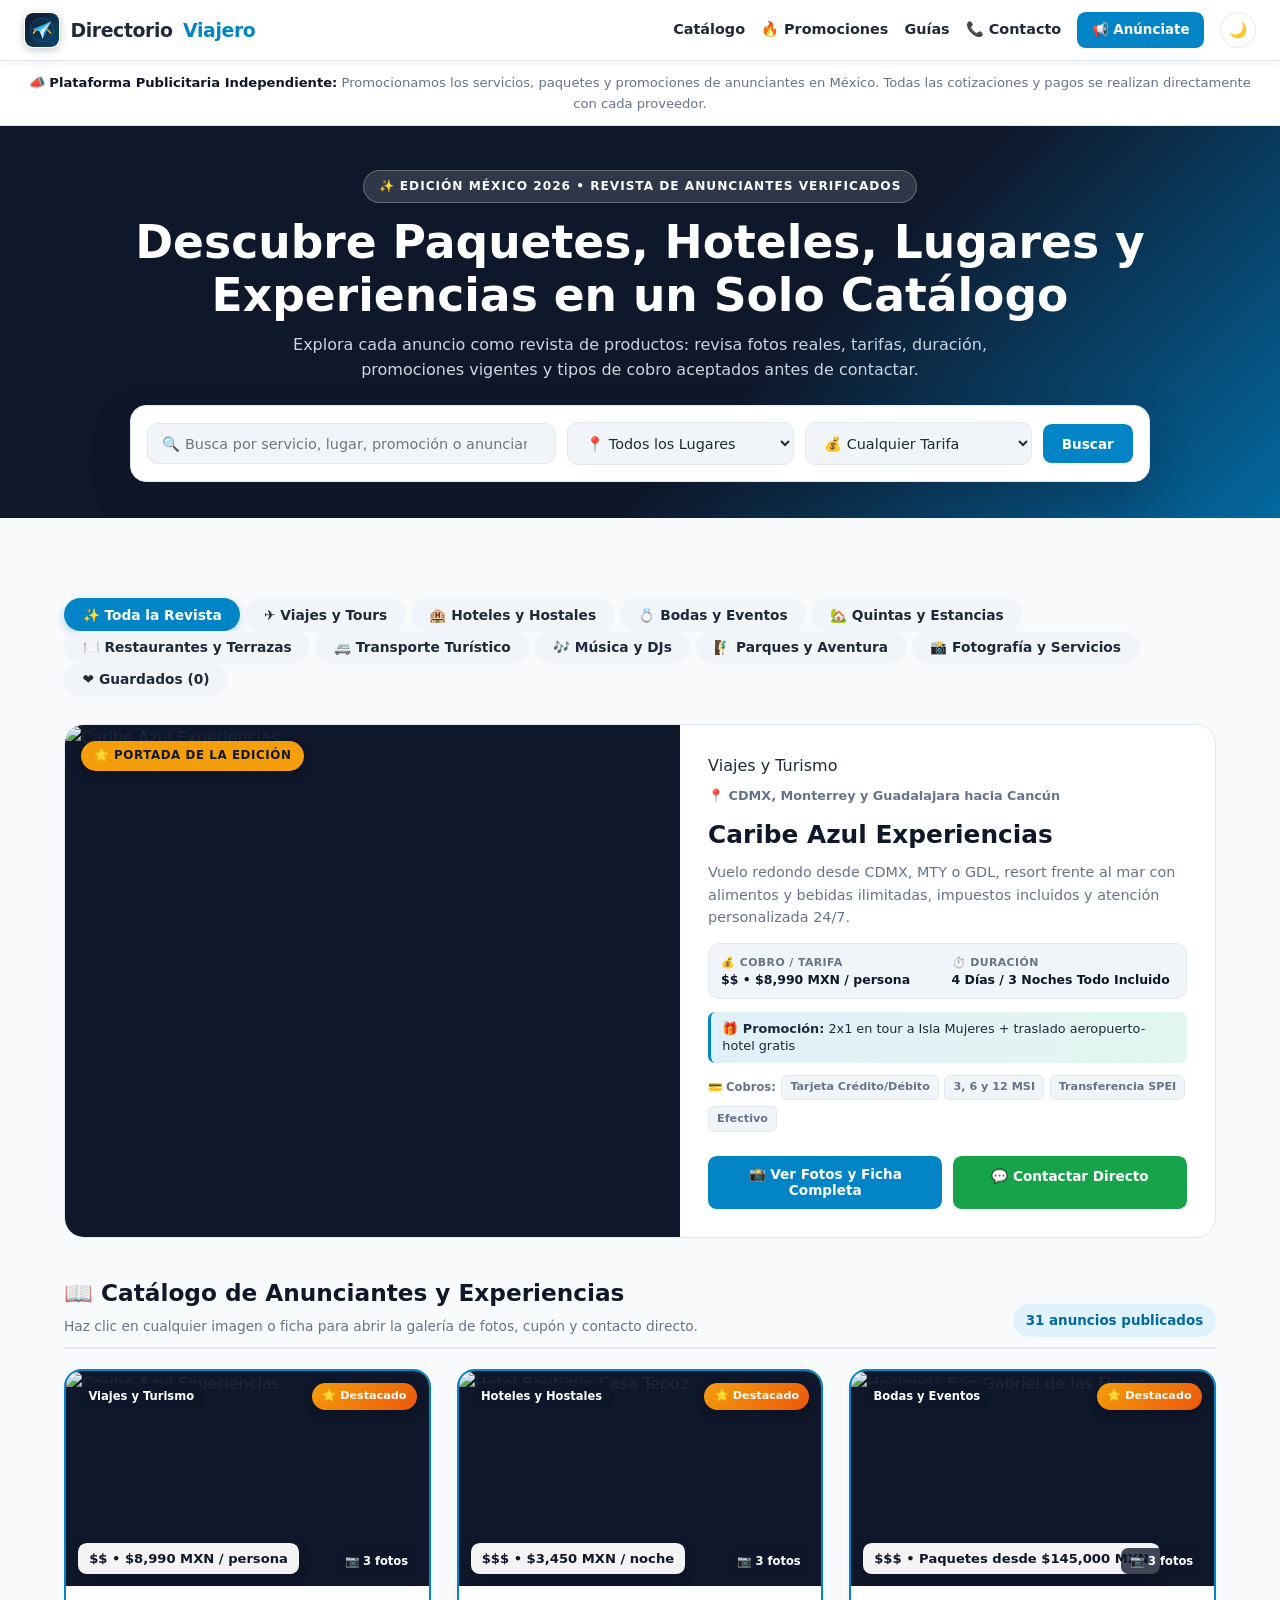
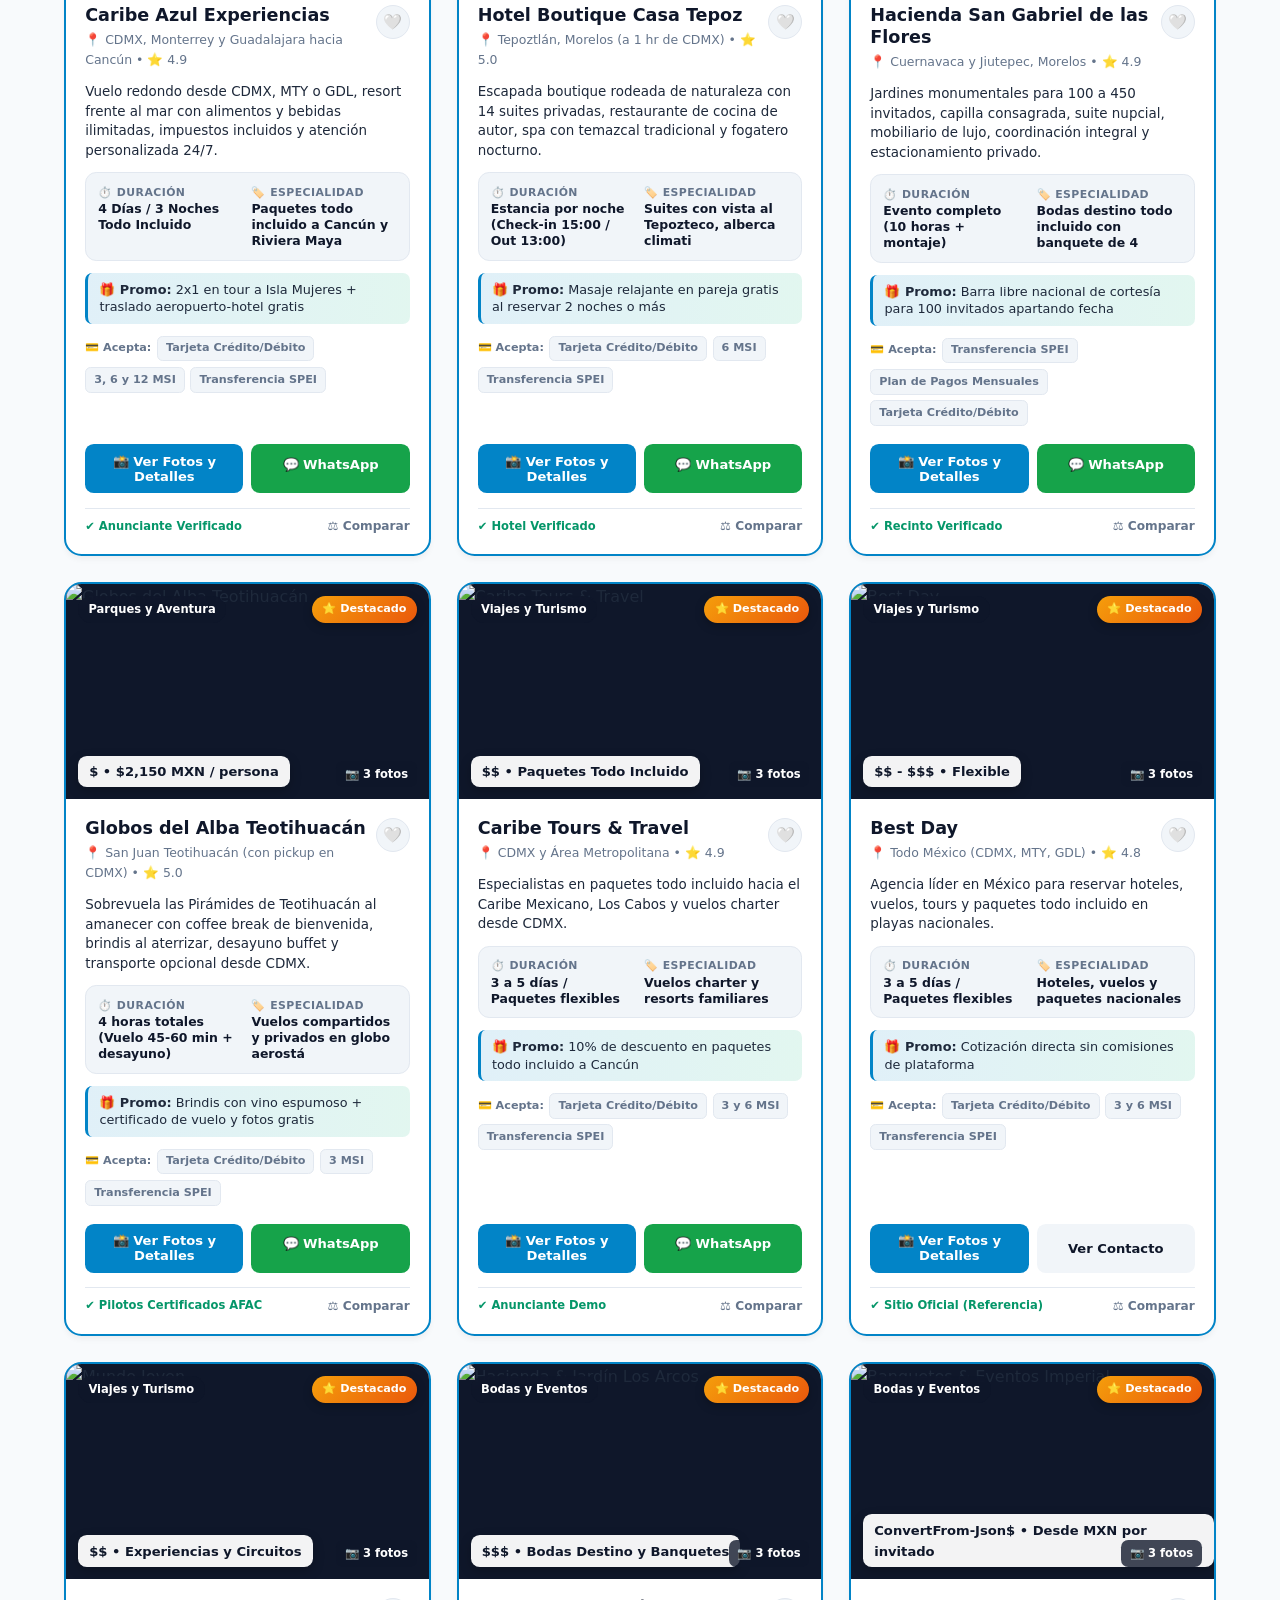
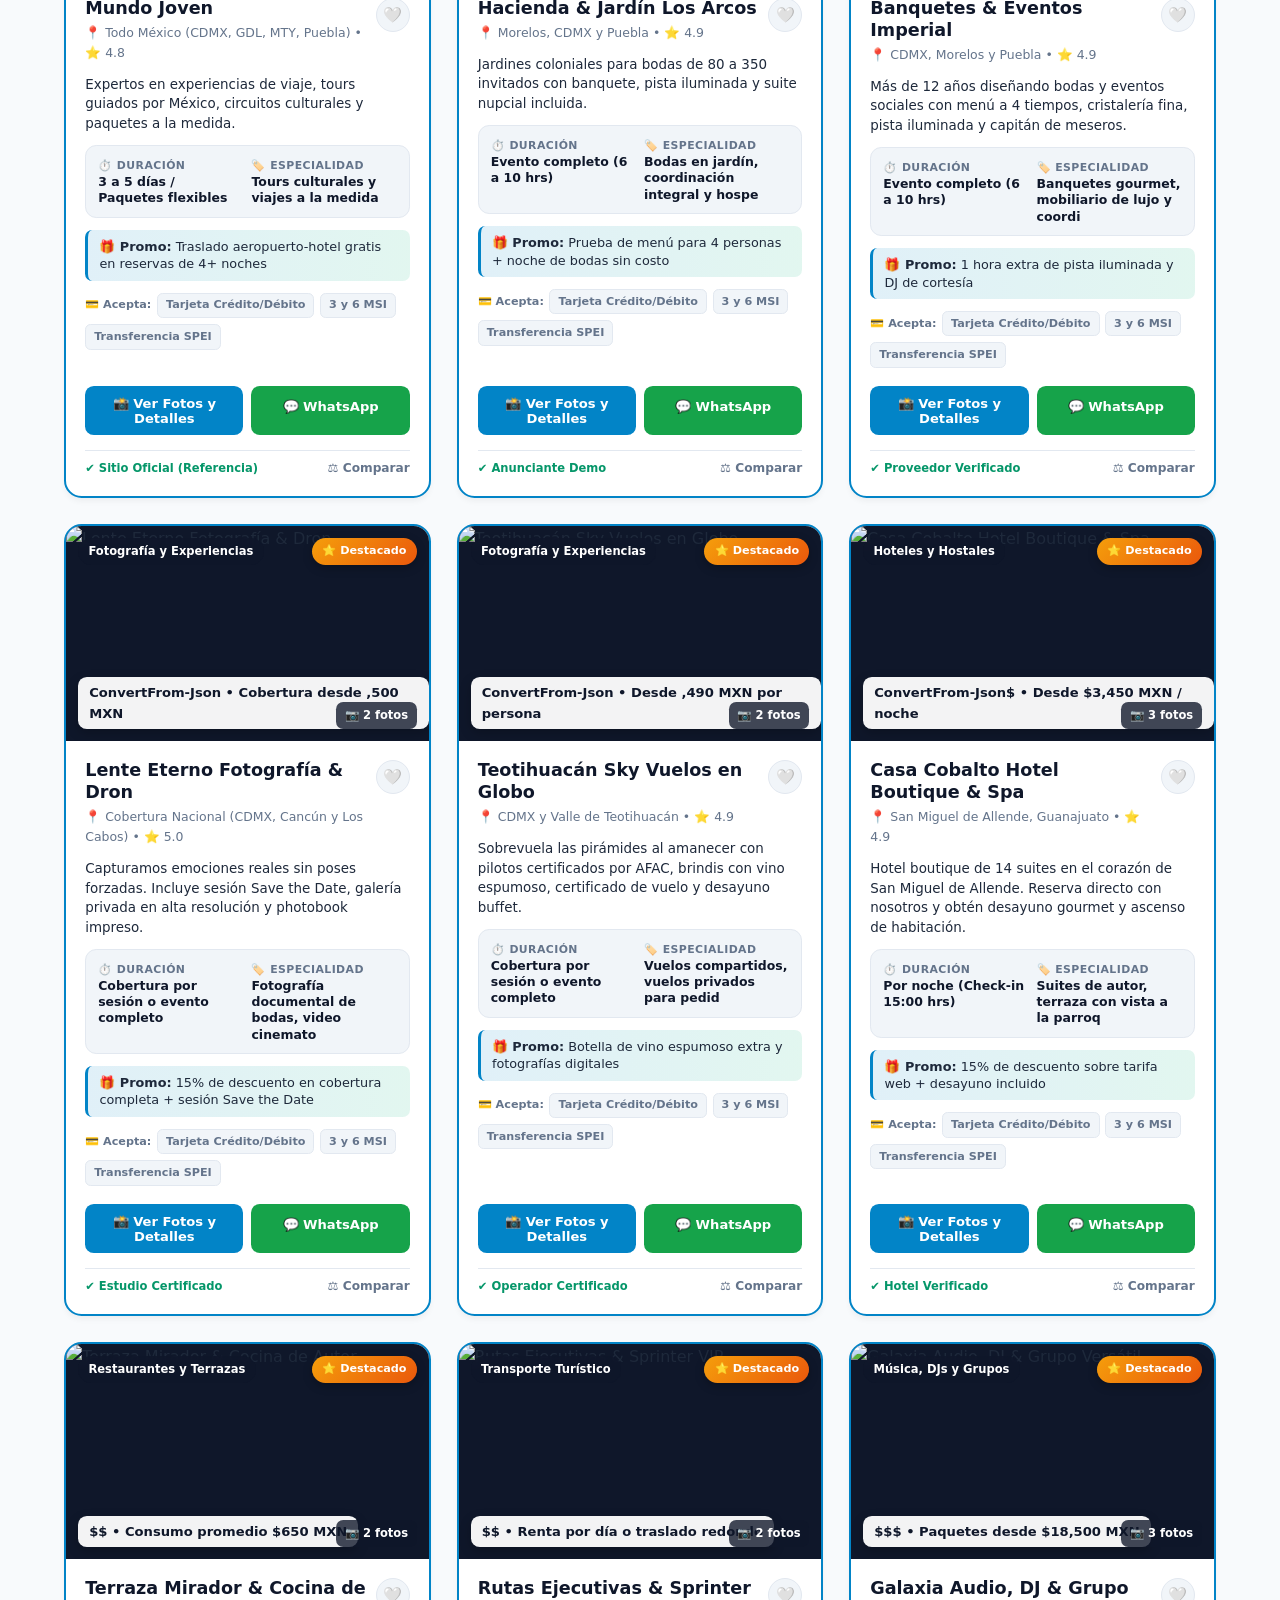
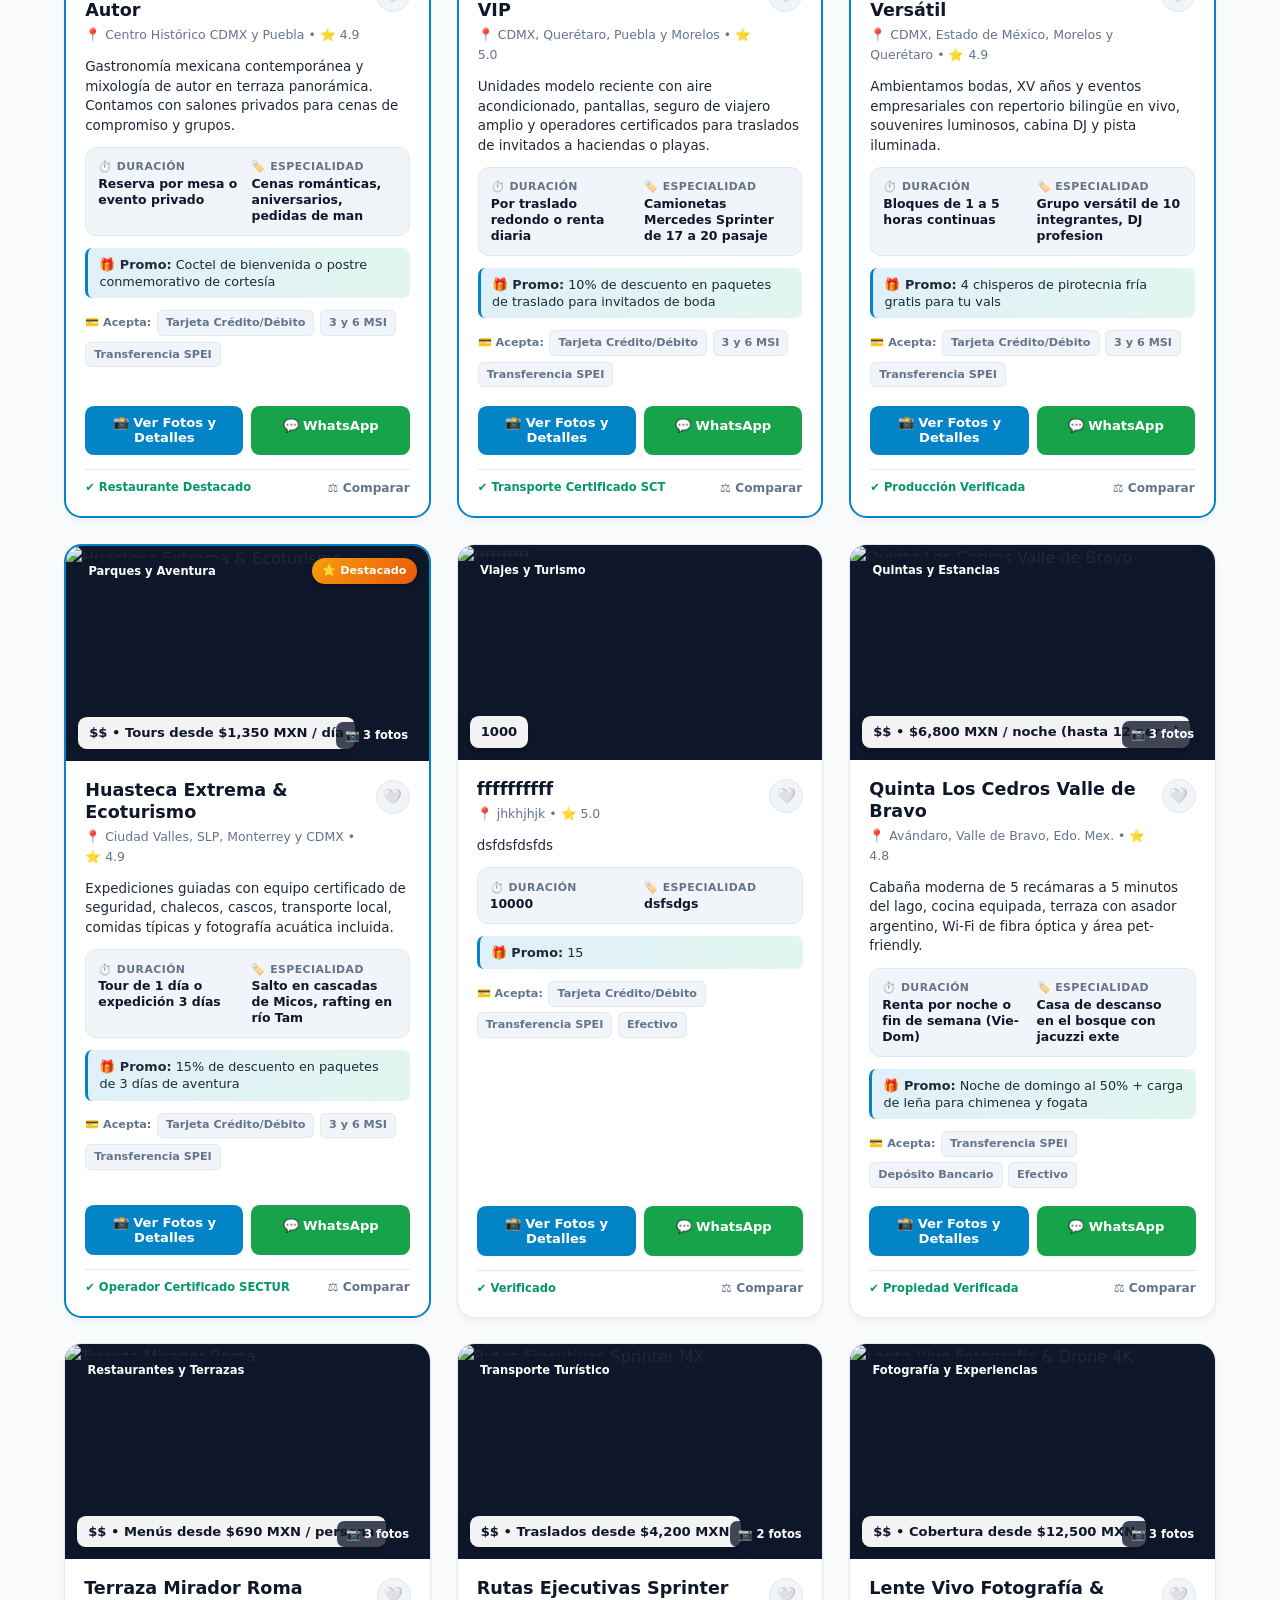
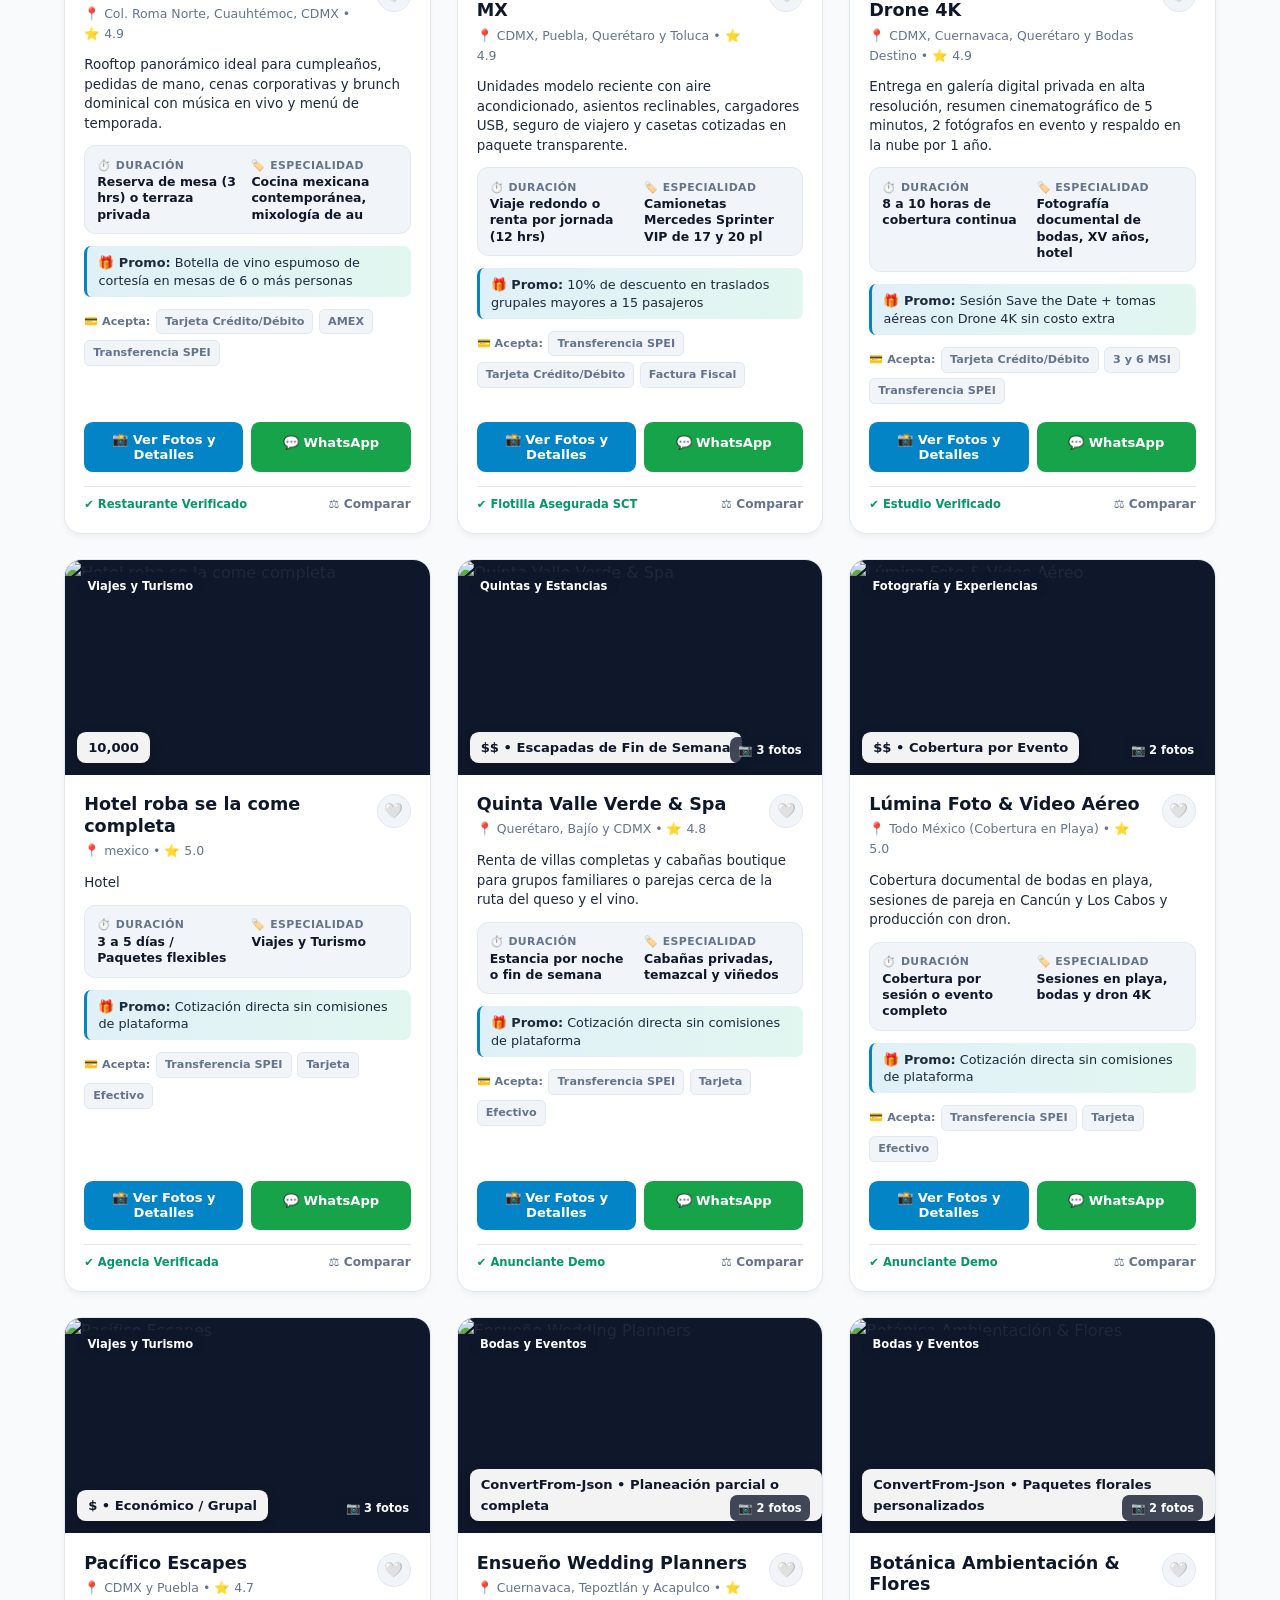
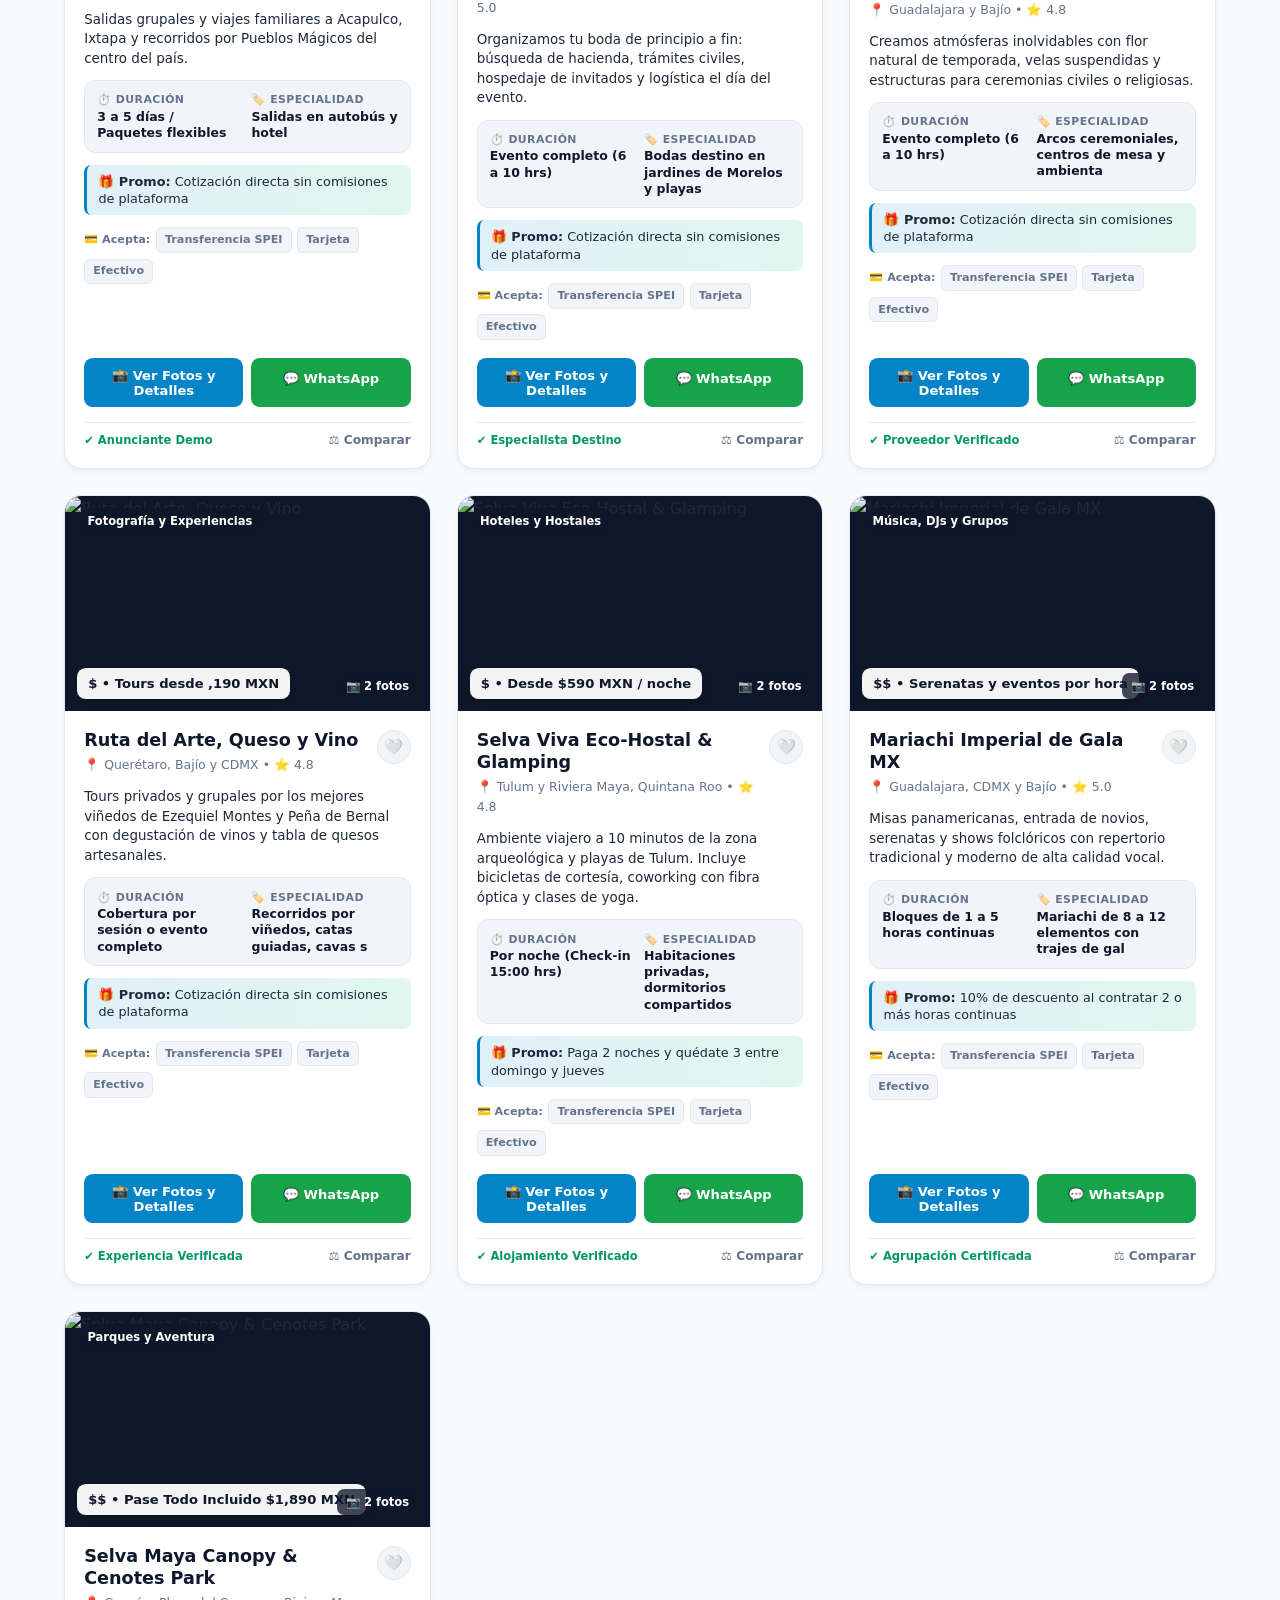
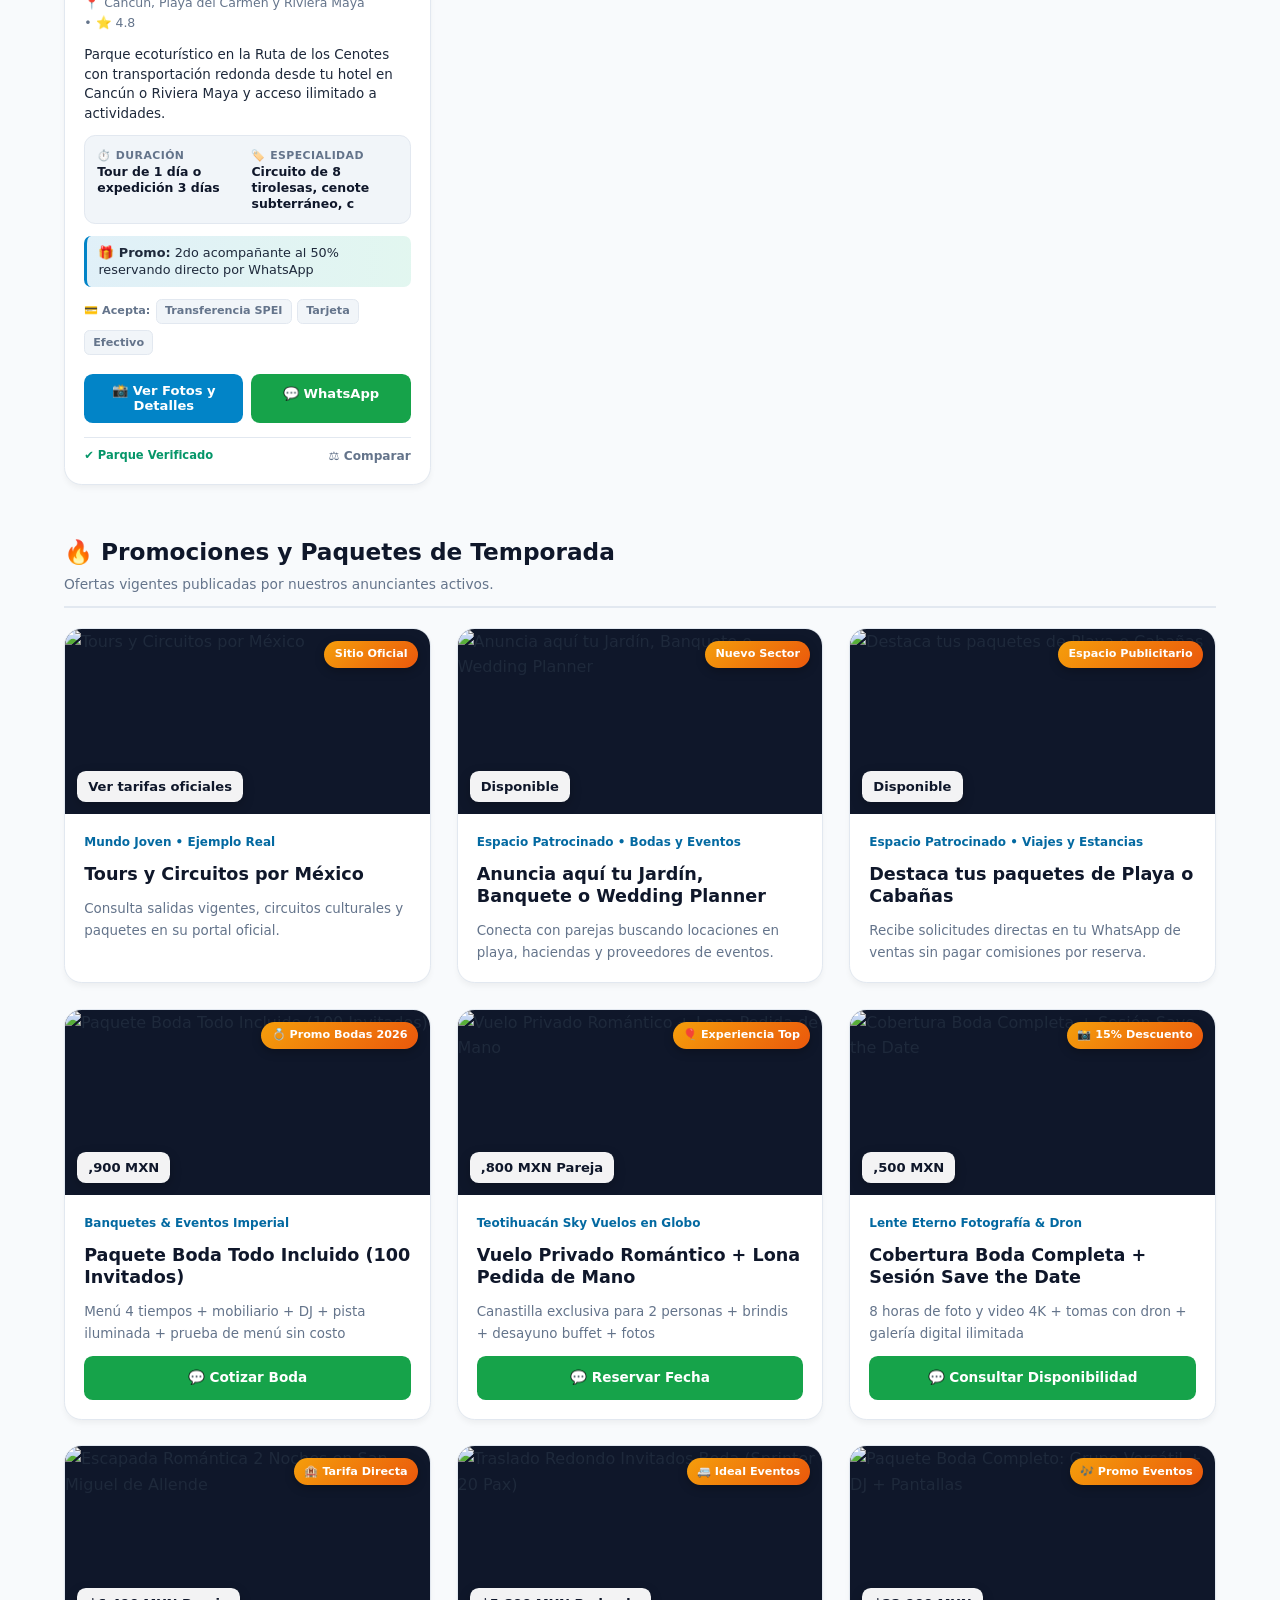
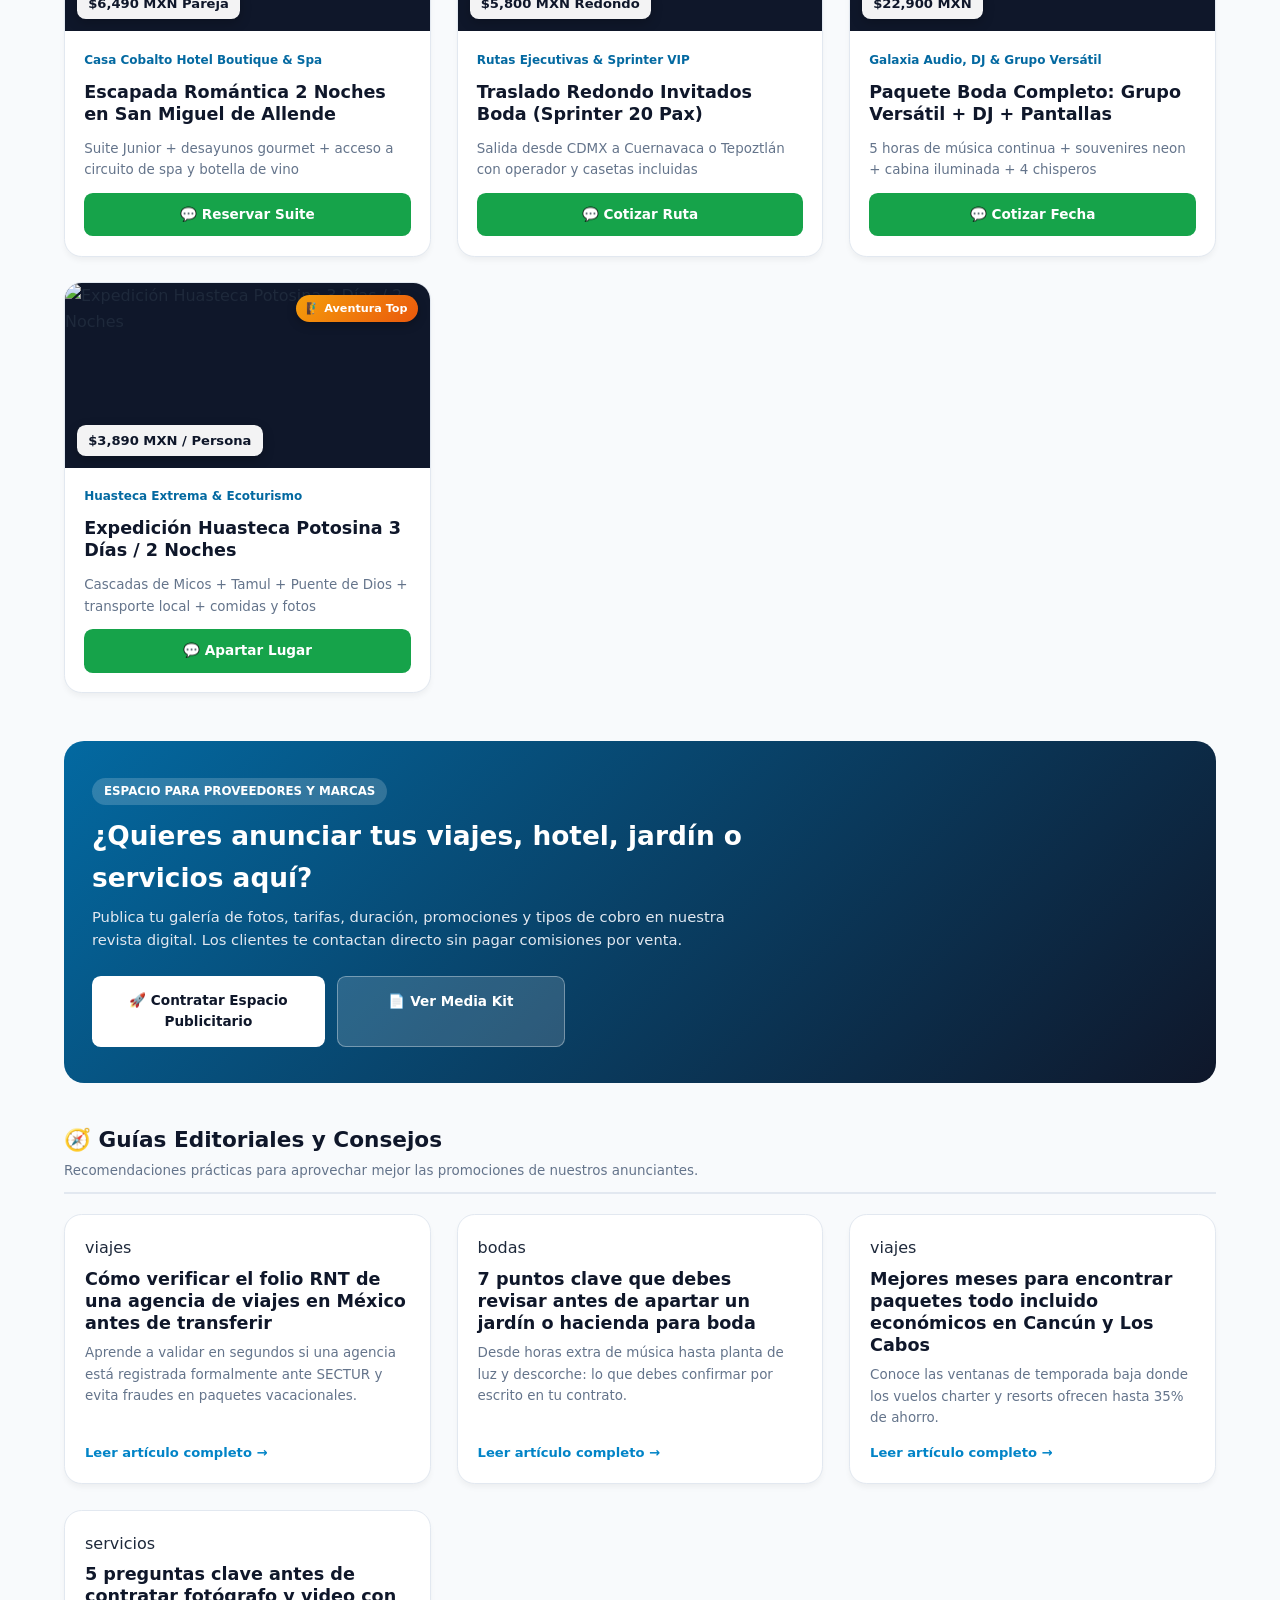
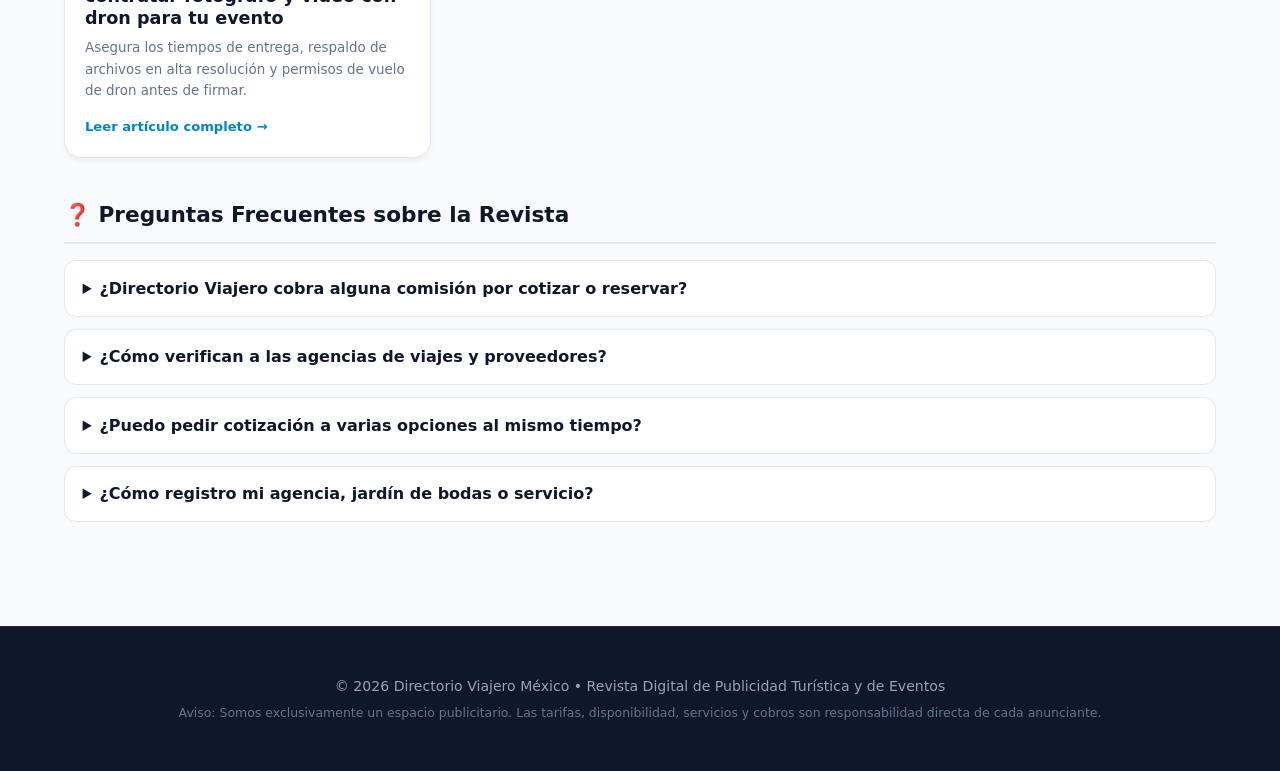
==== index.html @ 2404757f "Redirigir pago a Mercado Libre/MP o SPEI con aviso de comprobante por WhatsApp y adaptar menus movil" ====
<!DOCTYPE html>
<html lang="es-MX">
<head>
    <meta charset="UTF-8">
    <meta name="viewport" content="width=device-width, initial-scale=1.0">
    <meta http-equiv="Content-Security-Policy" content="default-src 'self'; script-src 'self' 'unsafe-inline'; style-src 'self' 'unsafe-inline'; img-src 'self' data: https:; connect-src 'self'; frame-src https://maps.google.com https://www.google.com; object-src 'none'; base-uri 'self';">
    <meta http-equiv="X-Content-Type-Options" content="nosniff">
    <meta name="referrer" content="strict-origin-when-cross-origin">
    <title>Directorio Viajero | Revista Publicitaria de Viajes, Hoteles y Eventos en México</title>
    <link rel="icon" type="image/svg+xml" href="assets/logo.svg">
    <meta name="description" content="Revista publicitaria de viajes, hoteles, quintas, bodas, restaurantes, transporte y experiencias en México. Consulta tarifas, duración, promociones, fotos y tipos de cobro directo con cada anunciante.">
    <link rel="stylesheet" href="css/styles.css?v=20261119darkonly">
<style>
/* === ADAPTACION MOVIL LIMPIA (DIRECTORIO VIAJERO) === */
html, body {
    max-width: 100%;
    overflow-x: hidden;
}
*, *::before, *::after {
    box-sizing: border-box;
}
img, svg, iframe, video {
    max-width: 100%;
    height: auto;
}
@media (max-width: 768px) {
    body {
        font-size: 15px;
    }
    .container, .main-content, .wrapper, main, section {
        max-width: 100%;
    }
    table {
        display: block;
        width: 100%;
        overflow-x: auto;
        -webkit-overflow-scrolling: touch;
    }
    button, .btn, a.btn, input, select, textarea {
        max-width: 100%;
    }
}
@media (max-width: 480px) {
    h1 { font-size: 1.45rem !important; line-height: 1.25 !important; }
    h2 { font-size: 1.22rem !important; line-height: 1.28 !important; }
    h3 { font-size: 1.05rem !important; }
}
        @media (max-width: 768px) {
            header nav, .navbar, .nav-menu, .header-actions {
                flex-wrap: wrap !important;
                gap: 0.5rem !important;
            }
            .hero, .banner, .portada {
                padding-left: 1rem !important;
                padding-right: 1rem !important;
            }
            .grid, .cards, .catalogo-grid, .agencias-grid {
                grid-template-columns: 1fr !important;
                gap: 0.9rem !important;
            }
        }
/* === ADAPTACION MOVIL DE MENUS Y VISTAS === */
html, body {
    max-width: 100% !important;
    overflow-x: hidden !important;
}
*, *::before, *::after {
    box-sizing: border-box;
}
img, svg, iframe, video {
    max-width: 100%;
    height: auto;
}
@media (max-width: 768px) {
    header, nav, .navbar, .nav, .header, .top-bar, .menu-bar {
        height: auto !important;
        min-height: 0 !important;
        padding: 0.65rem 0.85rem !important;
        flex-wrap: wrap !important;
        gap: 0.5rem !important;
    }
    header nav, .nav-links, .menu-links, .header-actions, .nav-actions {
        width: 100% !important;
        display: flex !important;
        flex-wrap: wrap !important;
        gap: 0.45rem !important;
        justify-content: flex-start !important;
    }
    header nav a, header nav button, .nav-links a, .nav-links button, .menu-links a, .menu-links button {
        flex: 1 1 calc(50% - 0.35rem);
        text-align: center !important;
        justify-content: center !important;
        padding: 0.52rem 0.6rem !important;
        font-size: 0.84rem !important;
        white-space: normal !important;
        line-height: 1.25 !important;
    }
    .grid, .cards-grid, .catalogo-grid, .agencias-grid, .planes-grid, .form-grid, .row, [class*="grid"] {
        grid-template-columns: 1fr !important;
        gap: 0.85rem !important;
    }
    table {
        display: block !important;
        width: 100% !important;
        overflow-x: auto !important;
        -webkit-overflow-scrolling: touch;
    }
}
@media (max-width: 480px) {
    header nav a, header nav button, .nav-links a, .nav-links button {
        flex: 1 1 100% !important;
    }
    h1 { font-size: 1.4rem !important; line-height: 1.25 !important; }
    h2 { font-size: 1.18rem !important; line-height: 1.28 !important; }
    h3 { font-size: 1.02rem !important; }
}
</style>
</head>
<body>
    <!-- Barra Promocional Superior -->
    <div id="topPromoBar" class="promo-top-bar" style="display:none;">
        <span id="topPromoText"></span>
        <a id="topPromoLink" href="pages/anunciate.html" style="color:#fff; font-weight:800; text-decoration:underline; margin-left:0.5rem;">Ver planes →</a>
    </div>

    <!-- Navegación Principal -->
    <header class="navbar">
        <a href="index.html" class="brand"><img src="assets/logo.svg" alt="Directorio Viajero" class="brand-icon">Directorio <span>Viajero</span></a>
        <nav class="nav-links">
            <a href="#catalogoRevista">Catálogo</a>
            <a href="#seccionOfertas">🔥 Promociones</a>
            <a href="#seccionGuias">Guías</a>
            <a href="#contacto" onclick="abrirModalContacto(event)">📞 Contacto</a>
            <a href="pages/anunciate.html" class="btn-action btn-primary" style="padding: 0.45rem 0.9rem; font-size: 0.84rem; color:#fff;">📢 Anúnciate</a>
            <button type="button" class="dark-toggle" id="btnDarkMode" onclick="toggleModoOscuro()" title="Cambiar modo claro / oscuro">🌙</button>
        </nav>
    </header>

    <!-- Aviso de Plataforma Publicitaria -->
    <div class="mag-disclaimer-strip" id="magDisclaimerBar">
        📣 <strong>Plataforma Publicitaria Independiente:</strong> Promocionamos los servicios, paquetes y promociones de anunciantes en México. Todas las cotizaciones y pagos se realizan <strong>directamente con cada proveedor</strong>.
    </div>

    <!-- Portada Editorial (Hero Magazine) -->
    <section class="mag-hero">
        <div class="mag-hero-inner">
            <span class="mag-kicker" id="magKickerText">✨ EDICIÓN MÉXICO 2026 &bull; REVISTA DE ANUNCIANTES VERIFICADOS</span>
            <h1 id="heroTitle">Descubre Paquetes, Hoteles, Lugares y Experiencias en un Solo Catálogo</h1>
            <p id="heroSubtitle">Explora cada anuncio como revista de productos: revisa fotos reales, tarifas, duración, promociones vigentes y tipos de cobro aceptados antes de contactar.</p>

            <!-- Buscador Rápido de Anuncios -->
            <div class="mag-search-panel">
                <input type="search" id="inputBusqueda" placeholder="🔍 Busca por servicio, lugar, promoción o anunciante (ej. Cancún, boda, spa, MSI)..." oninput="filtrarDirectorio()">
                <select id="selectSalida" onchange="filtrarDirectorio()">
                    <option value="todos">📍 Todos los Lugares</option>
                    <option value="cdmx">CDMX y Área Metro</option>
                    <option value="monterrey">Monterrey / Norte</option>
                    <option value="guadalajara">Guadalajara / Occidente</option>
                    <option value="puebla">Puebla / Centro</option>
                    <option value="bajio">Bajío / Querétaro / Gto</option>
                </select>
                <select id="selectPresupuesto" onchange="filtrarDirectorio()">
                    <option value="todos">💰 Cualquier Tarifa</option>
                    <option value="$">$ Económico</option>
                    <option value="$$">$$ Moderado</option>
                    <option value="$$$">$$$ Premium</option>
                </select>
                <button type="button" class="btn-action btn-primary" onclick="filtrarDirectorio()" style="padding: 0.72rem 1.2rem;">Buscar</button>
            </div>
        </div>
    </section>

    <main class="container" style="padding-top: 1.5rem; padding-bottom: 3rem;">
        <!-- Navegación de Sectores de la Revista -->
        <div class="sector-tabs" id="sectorTabsBar" style="margin-bottom: 1rem;">
            <button type="button" class="sector-tab active" onclick="seleccionarSector('todos', this)">✨ Toda la Revista</button>
            <button type="button" class="sector-tab" onclick="seleccionarSector('viajes', this)">✈️ Viajes y Tours</button>
            <button type="button" class="sector-tab" onclick="seleccionarSector('hoteles', this)">🏨 Hoteles y Hostales</button>
            <button type="button" class="sector-tab" onclick="seleccionarSector('bodas', this)">💍 Bodas y Eventos</button>
            <button type="button" class="sector-tab" onclick="seleccionarSector('hospedaje', this)">🏡 Quintas y Estancias</button>
            <button type="button" class="sector-tab" onclick="seleccionarSector('gastronomia', this)">🍽️ Restaurantes y Terrazas</button>
            <button type="button" class="sector-tab" onclick="seleccionarSector('transporte', this)">🚐 Transporte Turístico</button>
            <button type="button" class="sector-tab" onclick="seleccionarSector('musica', this)">🎶 Música y DJs</button>
            <button type="button" class="sector-tab" onclick="seleccionarSector('aventura', this)">🧗‍♂️ Parques y Aventura</button>
            <button type="button" class="sector-tab" onclick="seleccionarSector('servicios', this)">📸 Fotografía y Servicios</button>
            <button type="button" class="sector-tab" id="btnFiltroFavs" onclick="toggleSoloFavoritos(this)">❤️ Guardados (<span id="countFavs">0</span>)</button>
        </div>

        <!-- Anuncio Destacado de Portada (Spotlight) -->
        <section id="bloqueSpotlight"></section>

        <!-- Catálogo Principal Tipo Revista de Productos -->
        <section id="catalogoRevista">
            <div class="mag-section-header">
                <div>
                    <h2 style="font-size: 1.45rem; color: var(--secondary); margin: 0;">📖 Catálogo de Anunciantes y Experiencias</h2>
                    <p style="font-size: 0.86rem; color: var(--text-soft); margin: 0.2rem 0 0;">Haz clic en cualquier imagen o ficha para abrir la galería de fotos, cupón y contacto directo.</p>
                </div>
                <span id="contadorResultados" style="font-size: 0.84rem; font-weight: 700; color: var(--primary-dark); background: var(--primary-soft); padding: 0.35rem 0.8rem; border-radius: 9999px;">
                    Cargando anuncios...
                </span>
            </div>

            <div id="gridAnunciantes" class="mag-grid"></div>
        </section>

        <!-- Promociones y Paquetes Destacados de la Edición -->
        <section id="seccionOfertas" style="margin-top: 3rem;">
            <div class="mag-section-header">
                <div>
                    <h2 style="font-size: 1.45rem; color: var(--secondary); margin: 0;">🔥 Promociones y Paquetes de Temporada</h2>
                    <p style="font-size: 0.86rem; color: var(--text-soft); margin: 0.2rem 0 0;">Ofertas vigentes publicadas por nuestros anunciantes activos.</p>
                </div>
            </div>
            <div id="gridOfertas" class="mag-grid"></div>
        </section>

        <!-- Banner Comercial para Nuevos Anunciantes -->
        <section class="mag-cta-advertiser" id="bloqueCtaAnunciante">
            <div style="max-width: 650px;">
                <span style="display:inline-block; background:rgba(255,255,255,0.18); font-size:0.74rem; font-weight:800; padding:0.25rem 0.75rem; border-radius:9999px; margin-bottom:0.6rem;">
                    ESPACIO PARA PROVEEDORES Y MARCAS
                </span>
                <h2 style="font-size: 1.65rem; color: #ffffff; margin: 0 0 0.45rem;">¿Quieres anunciar tus viajes, hotel, jardín o servicios aquí?</h2>
                <p style="font-size: 0.92rem; color: #e2e8f0; margin: 0; line-height: 1.55;">
                    Publica tu galería de fotos, tarifas, duración, promociones y tipos de cobro en nuestra revista digital. Los clientes te contactan directo sin pagar comisiones por venta.
                </p>
            </div>
            <div style="display:flex; gap:0.75rem; flex-wrap:wrap;">
                <a href="pages/anunciate.html" class="btn-action" style="background:#ffffff; color:#0f172a; padding:0.85rem 1.4rem; font-weight:800;">
                    🚀 Contratar Espacio Publicitario
                </a>
                <a href="pages/media-kit.html" class="btn-action" style="background:rgba(255,255,255,0.15); color:#ffffff; border:1px solid rgba(255,255,255,0.35); padding:0.85rem 1.2rem;">
                    📄 Ver Media Kit
                </a>
            </div>
        </section>

        <!-- Guías Editoriales y Preguntas Frecuentes -->
        <section id="seccionGuias" style="margin-top: 2.5rem;">
            <div class="mag-section-header">
                <div>
                    <h2 style="font-size: 1.35rem; color: var(--secondary); margin: 0;">🧭 Guías Editoriales y Consejos</h2>
                    <p style="font-size: 0.84rem; color: var(--text-soft); margin: 0.2rem 0 0;">Recomendaciones prácticas para aprovechar mejor las promociones de nuestros anunciantes.</p>
                </div>
            </div>
            <div id="gridGuias" class="mag-grid"></div>
        </section>

        <section id="seccionFaq" style="margin-top: 2.5rem;">
            <div class="mag-section-header">
                <h2 style="font-size: 1.35rem; color: var(--secondary); margin: 0;">❓ Preguntas Frecuentes sobre la Revista</h2>
            </div>
            <div id="listaFaq" style="display:grid; gap:0.75rem;"></div>
        </section>
    </main>

    <!-- Barra Flotante de Comparador -->
    <div id="barraComparador" style="display:none; position:fixed; bottom:1rem; left:50%; transform:translateX(-50%); background:var(--secondary); color:#fff; padding:0.75rem 1.25rem; border-radius:9999px; box-shadow:0 12px 30px rgba(0,0,0,0.3); z-index:900; align-items:center; gap:0.85rem;">
        <span style="font-size:0.86rem; font-weight:700;">⚖️ Comparando <strong id="countComparar">0</strong>/3 opciones</span>
        <button type="button" class="btn-action btn-primary" style="padding:0.4rem 0.9rem; font-size:0.82rem;" onclick="abrirModalComparador()">Ver Tabla</button>
        <button type="button" style="background:transparent; border:none; color:#cbd5e1; cursor:pointer; font-size:0.9rem;" onclick="limpiarComparador()">✕</button>
    </div>

    <!-- Modal Detalle Completo del Anuncio (Galería + Cobros + Duración + Promoción + Mapa) -->
    <div id="modalAgencia" class="modal-backdrop" onclick="cerrarModalAgencia(event)">
        <div class="modal-card" style="max-width: 720px; max-height: 90vh; overflow-y: auto;">
            <button type="button" class="modal-close" onclick="cerrarModalAgencia()">✕</button>
            <div id="contenidoModalAgencia"></div>
        </div>
    </div>

    <!-- Modal Comparador Lado a Lado -->
    <div id="modalComparador" class="modal-backdrop" onclick="cerrarModalComparador(event)">
        <div class="modal-card" style="max-width: 860px; max-height: 90vh; overflow-y: auto;">
            <button type="button" class="modal-close" onclick="cerrarModalComparador()">✕</button>
            <h3 style="font-size: 1.3rem; color: var(--secondary); margin-bottom: 1rem;">⚖️ Comparativa de Anunciantes</h3>
            <div id="contenidoModalComparador" style="overflow-x:auto;"></div>
        </div>
    </div>

    <!-- Modal Lector de Guía Editorial -->
    <div id="modalGuia" class="modal-backdrop" onclick="cerrarModalGuia(event)">
        <div class="modal-card" style="max-width: 640px; max-height: 88vh; overflow-y: auto;">
            <button type="button" class="modal-close" onclick="cerrarModalGuia()">✕</button>
            <div id="contenidoModalGuia"></div>
        </div>
    </div>

    <!-- Modal de Contacto Comercial (Pestaña Superior Contacto) -->
    <div id="modalContactoDirectorio" class="modal-backdrop" onclick="cerrarModalContacto(event)">
        <div class="modal-card" style="max-width: 460px;">
            <button type="button" class="modal-close" onclick="cerrarModalContacto()">✕</button>
            <span style="display:inline-block; background:var(--primary-soft); color:var(--primary-dark); font-size:0.74rem; font-weight:800; padding:0.25rem 0.7rem; border-radius:9999px; margin-bottom:0.6rem;">
                ATENCIÓN DIRECTA
            </span>
            <h3 style="font-size: 1.3rem; color: var(--secondary); margin-bottom: 0.35rem;">📞 Contacto Directorio Viajero</h3>
            <p style="font-size: 0.86rem; color: var(--text-soft); margin-bottom: 1.15rem;">
                ¿Quieres publicar tu negocio en nuestra revista o resolver dudas sobre espacios publicitarios? Contáctanos directo:
            </p>
            <div style="background: var(--bg-muted); border: 1px solid var(--border); border-radius: 0.8rem; padding: 1rem; display: flex; flex-direction: column; gap: 0.75rem; margin-bottom: 1rem;">
                <div>
                    <div style="font-size: 0.74rem; font-weight: 700; color: var(--text-soft);">WHATSAPP COMERCIAL Y SOPORTE</div>
                    <strong id="contactoModalWaTxt" style="font-size: 1rem; color: var(--secondary);">+52 56 5241 5593</strong>
                </div>
                <div>
                    <div style="font-size: 0.74rem; font-weight: 700; color: var(--text-soft);">CORREO ELECTRÓNICO OFICIAL</div>
                    <strong id="contactoModalMailTxt" style="font-size: 0.95rem; color: var(--secondary);">contacto@directorioviajero.mx</strong>
                </div>
            </div>
            <div style="display: flex; gap: 0.65rem; flex-wrap: wrap;">
                <a id="btnContactoModalWa" href="https://wa.me/525652415593" target="_blank" rel="noopener noreferrer" class="btn-action btn-whatsapp" style="flex: 1;">
                    💬 Abrir WhatsApp
                </a>
                <a id="btnContactoModalMail" href="mailto:contacto@directorioviajero.mx" class="btn-action btn-primary" style="flex: 1;">
                    📩 Enviar Correo
                </a>
            </div>
        </div>
    </div>

    <footer>
        <p>© 2026 Directorio Viajero México &bull; Revista Digital de Publicidad Turística y de Eventos</p>
        <p style="font-size: 0.78rem; color: var(--text-soft); margin-top: 0.35rem;">
            Aviso: Somos exclusivamente un espacio publicitario. Las tarifas, disponibilidad, servicios y cobros son responsabilidad directa de cada anunciante.
        </p>
    </footer>

    <script src="js/app.js?v=20261119admin"></script>
</body>
</html>
---- css/styles.css ----
:root {
    --primary: #0284c7;
    --primary-dark: #0369a1;
    --primary-soft: #e0f2fe;
    --accent: #f97316;
    --accent-hover: #ea580c;
    --secondary: #0f172a;
    --bg-body: #f8fafc;
    --bg-card: #ffffff;
    --bg-muted: #f1f5f9;
    --text-main: #1e293b;
    --text-soft: #64748b;
    --border: #e2e8f0;
    --shadow-sm: 0 4px 6px -1px rgba(0, 0, 0, 0.05);
    --shadow-lg: 0 18px 30px -8px rgba(15, 23, 42, 0.12);
}

/* Paleta Coral */
[data-palette="coral"] {
    --primary: #e11d48;
    --primary-dark: #be123c;
    --primary-soft: #ffe4e6;
    --accent: #0284c7;
    --accent-hover: #0369a1;
}

/* Paleta Esmeralda */
[data-palette="esmeralda"] {
    --primary: #059669;
    --primary-dark: #047857;
    --primary-soft: #d1fae5;
    --accent: #f59e0b;
    --accent-hover: #d97706;
}

/* Modo Oscuro */
[data-theme="dark"] {
    --bg-body: #0b1120;
    --bg-card: #1e293b;
    --bg-muted: #334155;
    --text-main: #f1f5f9;
    --text-soft: #94a3b8;
    --border: #334155;
    --secondary: #f8fafc;
    --shadow-sm: 0 4px 10px rgba(0, 0, 0, 0.35);
    --shadow-lg: 0 20px 35px rgba(0, 0, 0, 0.5);
}

* {
    box-sizing: border-box;
    margin: 0;
    padding: 0;
    font-family: 'Plus Jakarta Sans', system-ui, -apple-system, sans-serif;
    scroll-behavior: smooth;
}

body {
    background-color: var(--bg-body);
    color: var(--text-main);
    line-height: 1.6;
    display: flex;
    flex-direction: column;
    min-height: 100vh;
    transition: background-color 0.25s ease, color 0.25s ease;
}

main { flex: 1; }

/* Barra de navegacion */
header {
    background-color: var(--bg-card);
    border-bottom: 1px solid var(--border);
    padding: 0.9rem 5%;
    display: flex;
    justify-content: space-between;
    align-items: center;
    position: sticky;
    top: 0;
    z-index: 100;
    gap: 1rem;
}

.logo {
    font-size: 1.35rem;
    font-weight: 800;
    color: var(--secondary);
    text-decoration: none;
    display: flex;
    align-items: center;
    gap: 0.45rem;
}

.logo span { color: var(--primary); }

nav {
    display: flex;
    align-items: center;
    gap: 1.25rem;
}

nav a {
    text-decoration: none;
    color: var(--text-main);
    font-size: 0.92rem;
    font-weight: 600;
    transition: color 0.2s;
}

nav a:hover { color: var(--primary); }

/* Controles de tema y color */
.theme-controls {
    display: flex;
    align-items: center;
    gap: 0.45rem;
    background: var(--bg-muted);
    padding: 0.3rem 0.5rem;
    border-radius: 9999px;
}

.color-dot {
    width: 18px;
    height: 18px;
    border-radius: 50%;
    border: 2px solid #ffffff;
    cursor: pointer;
    transition: transform 0.15s;
}

.color-dot:hover { transform: scale(1.2); }
.dot-caribe { background: #0284c7; }
.dot-coral { background: #e11d48; }
.dot-esmeralda { background: #059669; }

.dark-toggle {
    background: none;
    border: none;
    cursor: pointer;
    font-size: 1rem;
    padding: 0 0.25rem;
    color: var(--text-main);
}

nav a.btn-cta {
    background: linear-gradient(135deg, var(--accent), var(--accent-hover));
    color: #ffffff;
    padding: 0.55rem 1.2rem;
    border-radius: 9999px;
    box-shadow: 0 4px 12px rgba(249, 115, 22, 0.28);
    transition: transform 0.2s, box-shadow 0.2s;
}

nav a.btn-cta:hover {
    color: #ffffff;
    transform: translateY(-2px);
}

/* Portada principal */
.hero {
    background: linear-gradient(rgba(15, 23, 42, 0.72), rgba(15, 23, 42, 0.88)),
                url('https://images.unsplash.com/photo-1507525428034-b723cf961d3e?auto=format&fit=crop&w=1600&q=80') center/cover no-repeat;
    color: #ffffff;
    padding: 5.5rem 1.5rem 4.5rem 1.5rem;
    text-align: center;
}

.hero-badge {
    display: inline-block;
    background: rgba(255, 255, 255, 0.14);
    border: 1px solid rgba(255, 255, 255, 0.28);
    color: #f8fafc;
    padding: 0.35rem 1rem;
    border-radius: 9999px;
    font-size: 0.84rem;
    font-weight: 600;
    margin-bottom: 1.25rem;
}

.hero h1 {
    font-size: clamp(2rem, 4vw, 3.2rem);
    font-weight: 800;
    max-width: 820px;
    margin: 0 auto 1rem auto;
    line-height: 1.15;
}

.hero p {
    font-size: 1.1rem;
    color: #cbd5e1;
    max-width: 640px;
    margin: 0 auto 2rem auto;
}

.search-box {
    background: var(--bg-card);
    padding: 0.5rem;
    border-radius: 0.85rem;
    display: flex;
    gap: 0.5rem;
    max-width: 780px;
    margin: 0 auto;
    box-shadow: 0 20px 25px -5px rgba(0, 0, 0, 0.35);
}

.search-box input {
    flex: 1.4;
    padding: 0.85rem 1rem;
    border: none;
    border-right: 1px solid var(--border);
    font-size: 0.95rem;
    color: var(--text-main);
    background: transparent;
    outline: none;
}

.search-box select {
    flex: 1;
    padding: 0.85rem 1rem;
    border: none;
    font-size: 0.95rem;
    color: var(--text-main);
    background: var(--bg-card);
    outline: none;
    cursor: pointer;
}

.search-box button {
    background-color: var(--primary);
    color: white;
    border: none;
    padding: 0.85rem 1.75rem;
    border-radius: 0.6rem;
    font-size: 0.95rem;
    font-weight: 700;
    cursor: pointer;
    transition: background-color 0.2s;
}

.search-box button:hover { background-color: var(--primary-dark); }

/* Franja de metricas rapidas */
.trust-strip {
    display: flex;
    justify-content: center;
    gap: 2.5rem;
    flex-wrap: wrap;
    margin-top: 2.5rem;
    color: #cbd5e1;
    font-size: 0.88rem;
}

.trust-strip strong {
    color: #ffffff;
    font-size: 1.05rem;
}

/* Contenedores generales */
.container {
    max-width: 1200px;
    margin: 3.5rem auto;
    padding: 0 1.5rem;
}

.section-header {
    display: flex;
    justify-content: space-between;
    align-items: flex-end;
    margin-bottom: 1.75rem;
    flex-wrap: wrap;
    gap: 1rem;
}

.section-title {
    font-size: 1.75rem;
    font-weight: 800;
    color: var(--secondary);
}

.section-subtitle {
    color: var(--text-soft);
    font-size: 0.95rem;
}

/* Tarjetas de destinos */
.destinations-grid {
    display: grid;
    grid-template-columns: repeat(auto-fit, minmax(240px, 1fr));
    gap: 1.25rem;
    margin-bottom: 3rem;
}

.dest-card {
    position: relative;
    height: 180px;
    border-radius: 0.9rem;
    overflow: hidden;
    cursor: pointer;
    box-shadow: var(--shadow-sm);
    transition: transform 0.3s ease, box-shadow 0.3s ease;
}

.dest-card:hover {
    transform: translateY(-5px);
    box-shadow: var(--shadow-lg);
}

.dest-card img {
    width: 100%;
    height: 100%;
    object-fit: cover;
    transition: transform 0.4s ease;
}

.dest-card:hover img { transform: scale(1.08); }

.dest-overlay {
    position: absolute;
    inset: 0;
    background: linear-gradient(to top, rgba(15, 23, 42, 0.88) 12%, transparent 70%);
    display: flex;
    flex-direction: column;
    justify-content: flex-end;
    padding: 1.25rem;
    color: white;
}

.dest-overlay h3 { font-size: 1.2rem; font-weight: 700; }
.dest-overlay span { font-size: 0.8rem; color: #cbd5e1; }

/* Banner horizontal */
.ad-banner-slot {
    background: linear-gradient(90deg, #0f172a 0%, var(--primary-dark) 55%, var(--primary) 100%);
    border-radius: 0.9rem;
    padding: 1.35rem 2rem;
    margin: 2.5rem 0 3.5rem 0;
    display: flex;
    justify-content: space-between;
    align-items: center;
    gap: 1.5rem;
    color: white;
    box-shadow: var(--shadow-lg);
    position: relative;
    flex-wrap: wrap;
}

.ad-tag {
    position: absolute;
    top: 8px;
    right: 12px;
    font-size: 0.65rem;
    text-transform: uppercase;
    letter-spacing: 0.05em;
    color: #e2e8f0;
    background: rgba(15, 23, 42, 0.45);
    padding: 0.12rem 0.5rem;
    border-radius: 0.25rem;
}

.ad-banner-content h4 { font-size: 1.15rem; font-weight: 800; margin-bottom: 0.2rem; }
.ad-banner-content p { font-size: 0.88rem; color: #f1f5f9; }

.btn-banner {
    background: #ffffff;
    color: #0f172a;
    padding: 0.65rem 1.35rem;
    border-radius: 9999px;
    font-weight: 800;
    font-size: 0.88rem;
    text-decoration: none;
    white-space: nowrap;
    transition: transform 0.2s;
}

.btn-banner:hover { transform: scale(1.04); }

/* Barra de filtros rapidos */
.filter-toolbar {
    display: flex;
    justify-content: space-between;
    align-items: center;
    flex-wrap: wrap;
    gap: 1rem;
    margin-bottom: 1.75rem;
}

.quick-pills {
    display: flex;
    gap: 0.5rem;
    flex-wrap: wrap;
}

.pill-btn {
    background: var(--bg-card);
    border: 1px solid var(--border);
    color: var(--text-main);
    padding: 0.48rem 1.05rem;
    border-radius: 9999px;
    font-size: 0.85rem;
    font-weight: 600;
    cursor: pointer;
    transition: all 0.2s;
}

.pill-btn:hover { border-color: var(--primary); color: var(--primary); }

.pill-btn.active {
    background: var(--primary);
    color: #ffffff;
    border-color: var(--primary);
}

.results-counter {
    font-size: 0.88rem;
    color: var(--text-soft);
    font-weight: 600;
}

/* Cuadricula de agencias */
.directory-grid {
    display: grid;
    grid-template-columns: repeat(auto-fill, minmax(330px, 1fr));
    gap: 1.75rem;
}

.agency-card {
    background: var(--bg-card);
    border: 1px solid var(--border);
    border-radius: 1rem;
    padding: 1.75rem;
    display: flex;
    flex-direction: column;
    justify-content: space-between;
    box-shadow: var(--shadow-sm);
    transition: transform 0.25s ease, box-shadow 0.25s ease;
    position: relative;
}

.agency-card:hover {
    transform: translateY(-4px);
    box-shadow: var(--shadow-lg);
}

.agency-card.featured {
    border: 2px solid var(--primary);
}

.badge-featured {
    position: absolute;
    top: -13px;
    right: 16px;
    background: linear-gradient(135deg, var(--primary), var(--primary-dark));
    color: white;
    font-size: 0.75rem;
    padding: 0.25rem 0.85rem;
    border-radius: 9999px;
    font-weight: 700;
    letter-spacing: 0.02em;
    box-shadow: 0 4px 8px rgba(0, 0, 0, 0.2);
}

.fav-btn {
    background: var(--bg-muted);
    border: none;
    width: 34px;
    height: 34px;
    border-radius: 50%;
    cursor: pointer;
    font-size: 1.05rem;
    display: flex;
    align-items: center;
    justify-content: center;
    color: var(--text-soft);
    transition: transform 0.15s, color 0.15s;
    margin-left: auto;
}

.fav-btn:hover { transform: scale(1.1); }
.fav-btn.saved { color: #e11d48; background: #ffe4e6; }

.agency-header {
    display: flex;
    align-items: center;
    gap: 0.9rem;
    margin-bottom: 1rem;
}

.agency-logo {
    width: 58px;
    height: 58px;
    border-radius: 0.75rem;
    display: flex;
    align-items: center;
    justify-content: center;
    font-weight: 800;
    font-size: 1.2rem;
    flex-shrink: 0;
}

.agency-title {
    font-size: 1.12rem;
    font-weight: 700;
    color: var(--secondary);
}

.verified-tag {
    display: inline-flex;
    align-items: center;
    gap: 0.25rem;
    font-size: 0.76rem;
    font-weight: 600;
    color: #16a34a;
    background: #dcfce7;
    padding: 0.15rem 0.5rem;
    border-radius: 0.25rem;
    margin-top: 0.2rem;
}

.agency-meta {
    display: flex;
    justify-content: space-between;
    font-size: 0.8rem;
    color: var(--text-soft);
    margin-bottom: 0.85rem;
    font-weight: 600;
}

.agency-desc {
    font-size: 0.92rem;
    color: var(--text-soft);
    margin-bottom: 1.15rem;
}

.tags {
    display: flex;
    gap: 0.45rem;
    margin-bottom: 1.5rem;
    flex-wrap: wrap;
}

.tag {
    background: var(--bg-muted);
    font-size: 0.76rem;
    font-weight: 600;
    padding: 0.28rem 0.6rem;
    border-radius: 0.375rem;
    color: var(--text-main);
}

.card-actions {
    display: flex;
    gap: 0.5rem;
}

.btn-action {
    flex: 1;
    text-align: center;
    padding: 0.68rem 0.75rem;
    border-radius: 0.55rem;
    text-decoration: none;
    font-size: 0.85rem;
    font-weight: 700;
    border: none;
    cursor: pointer;
    transition: opacity 0.2s, transform 0.15s;
}

.btn-action:hover { opacity: 0.92; transform: translateY(-1px); }
.btn-primary { background-color: var(--primary); color: white; }
.btn-whatsapp { background-color: #16a34a; color: white; }
.btn-outline { background-color: var(--bg-muted); color: var(--secondary); flex: 0 0 auto; padding: 0.68rem 0.85rem; }

/* Seccion de opiniones de viajeros */
.reviews-section {
    margin-top: 5rem;
}

.reviews-grid {
    display: grid;
    grid-template-columns: repeat(auto-fit, minmax(290px, 1fr));
    gap: 1.5rem;
}

.review-card {
    background: var(--bg-card);
    border: 1px solid var(--border);
    border-radius: 1rem;
    padding: 1.65rem;
    box-shadow: var(--shadow-sm);
}

.review-stars {
    color: #f59e0b;
    font-size: 0.95rem;
    margin-bottom: 0.65rem;
}

.review-text {
    font-size: 0.92rem;
    color: var(--text-main);
    margin-bottom: 1.15rem;
    font-style: italic;
}

.review-author {
    display: flex;
    align-items: center;
    gap: 0.75rem;
}

.author-avatar {
    width: 38px;
    height: 38px;
    border-radius: 50%;
    background: var(--primary-soft);
    color: var(--primary-dark);
    font-weight: 800;
    font-size: 0.85rem;
    display: flex;
    align-items: center;
    justify-content: center;
}

.author-info strong {
    display: block;
    font-size: 0.88rem;
    color: var(--secondary);
}

.author-info span {
    font-size: 0.78rem;
    color: var(--text-soft);
}

/* Ventana modal de ficha */
.modal-backdrop {
    display: none;
    position: fixed;
    inset: 0;
    background: rgba(15, 23, 42, 0.75);
    backdrop-filter: blur(4px);
    z-index: 200;
    align-items: center;
    justify-content: center;
    padding: 1rem;
}

.modal-backdrop.open { display: flex; }

.modal-card {
    background: var(--bg-card);
    border: 1px solid var(--border);
    border-radius: 1rem;
    max-width: 540px;
    width: 100%;
    padding: 2rem;
    position: relative;
    box-shadow: 0 25px 50px -12px rgba(0, 0, 0, 0.45);
}

.modal-close {
    position: absolute;
    top: 1rem;
    right: 1.25rem;
    background: var(--bg-muted);
    border: none;
    width: 32px;
    height: 32px;
    border-radius: 9999px;
    font-size: 1.1rem;
    font-weight: 700;
    cursor: pointer;
    color: var(--text-main);
}

.modal-details-grid {
    display: grid;
    grid-template-columns: 1fr 1fr;
    gap: 0.85rem;
    background: var(--bg-muted);
    padding: 1rem;
    border-radius: 0.75rem;
    margin: 1.25rem 0;
    font-size: 0.88rem;
}

.modal-details-grid span {
    display: block;
    font-size: 0.75rem;
    color: var(--text-soft);
    font-weight: 600;
}

/* Llamado a agencias */
.b2b-cta-section {
    background: linear-gradient(135deg, #0f172a 0%, #1e293b 100%);
    color: white;
    border-radius: 1.25rem;
    padding: 3.5rem 2rem;
    text-align: center;
    margin-top: 5rem;
    box-shadow: var(--shadow-lg);
}

.b2b-cta-section h2 { font-size: 2rem; font-weight: 800; margin-bottom: 0.75rem; }
.b2b-cta-section p { color: #cbd5e1; max-width: 600px; margin: 0 auto 2rem auto; font-size: 1.05rem; }

.btn-b2b {
    display: inline-block;
    background: linear-gradient(135deg, var(--accent), var(--accent-hover));
    color: white;
    padding: 0.9rem 2rem;
    border-radius: 9999px;
    text-decoration: none;
    font-weight: 700;
    font-size: 1rem;
    box-shadow: 0 4px 15px rgba(249, 115, 22, 0.4);
    transition: transform 0.2s;
}

.btn-b2b:hover { transform: translateY(-2px); }

/* Paginas internas y formulario */
.page-banner {
    background: #0f172a;
    color: white;
    padding: 3.5rem 1.5rem;
    text-align: center;
}

.page-banner h1 { font-size: 2.25rem; font-weight: 800; margin-bottom: 0.5rem; }
.page-banner p { color: #cbd5e1; max-width: 600px; margin: 0 auto; }

.plans-grid {
    display: grid;
    grid-template-columns: repeat(auto-fit, minmax(280px, 1fr));
    gap: 1.5rem;
    margin-bottom: 3.5rem;
}

.plan-card {
    background: var(--bg-card);
    border: 1px solid var(--border);
    border-radius: 1rem;
    padding: 2rem;
    display: flex;
    flex-direction: column;
    justify-content: space-between;
}

.plan-card.popular {
    border: 2px solid var(--primary);
    box-shadow: var(--shadow-lg);
}

.plan-price { font-size: 2rem; font-weight: 800; color: var(--secondary); margin: 1rem 0; }
.plan-price span { font-size: 0.9rem; font-weight: 500; color: var(--text-soft); }
.plan-features { list-style: none; margin: 1.25rem 0 2rem 0; }
.plan-features li { margin-bottom: 0.65rem; font-size: 0.92rem; color: var(--text-main); }

.registration-layout {
    display: grid;
    grid-template-columns: 1.35fr 1fr;
    gap: 2rem;
    align-items: start;
}

.form-box {
    background: var(--bg-card);
    border: 1px solid var(--border);
    border-radius: 1rem;
    padding: 2.25rem;
    box-shadow: var(--shadow-sm);
}

.preview-sticky { position: sticky; top: 95px; }

.preview-label {
    font-size: 0.82rem;
    text-transform: uppercase;
    letter-spacing: 0.05em;
    color: var(--text-soft);
    font-weight: 700;
    margin-bottom: 0.75rem;
    display: block;
}

.form-group { margin-bottom: 1.15rem; }
.form-group label { display: block; font-weight: 600; font-size: 0.88rem; margin-bottom: 0.35rem; color: var(--secondary); }
.form-group input, .form-group select, .form-group textarea {
    width: 100%;
    padding: 0.72rem 0.95rem;
    border: 1px solid var(--border);
    background: var(--bg-body);
    color: var(--text-main);
    border-radius: 0.5rem;
    font-size: 0.92rem;
    outline: none;
}
.form-group input:focus, .form-group select:focus, .form-group textarea:focus { border-color: var(--primary); }

.legal-box {
    background: var(--bg-card);
    border: 1px solid var(--border);
    border-radius: 1rem;
    padding: 2.5rem;
    max-width: 850px;
    margin: 0 auto;
}
.legal-box h2 { font-size: 1.25rem; color: var(--secondary); margin: 1.5rem 0 0.5rem 0; }
.legal-box p { color: var(--text-soft); margin-bottom: 1rem; font-size: 0.95rem; }

/* Pie de pagina */
footer {
    background-color: #0f172a;
    color: #94a3b8;
    padding: 3rem 1.5rem;
    text-align: center;
    font-size: 0.88rem;
    margin-top: auto;
    border-top: 1px solid #1e293b;
}

.footer-links { margin: 1rem 0; }
footer a { color: #cbd5e1; text-decoration: none; margin: 0 0.75rem; }
footer a:hover { text-decoration: underline; }
.disclaimer-text { max-width: 820px; margin: 1.5rem auto 0 auto; font-size: 0.78rem; color: #64748b; line-height: 1.5; }

@media (max-width: 860px) {
    .registration-layout { grid-template-columns: 1fr; }
    .preview-sticky { position: static; }
}

@media (max-width: 760px) {
    nav a:not(.btn-cta) { display: none; }
    .search-box { flex-direction: column; }
    .search-box input { border-right: none; border-bottom: 1px solid var(--border); }
}

/* Insignia RNT oficial */
.rnt-badge {
    display: inline-flex;
    align-items: center;
    gap: 0.25rem;
    font-size: 0.74rem;
    font-weight: 700;
    color: #0369a1;
    background: #e0f2fe;
    padding: 0.15rem 0.5rem;
    border-radius: 0.25rem;
    margin-top: 0.2rem;
    margin-left: 0.25rem;
}

/* Seccion de Ofertas de Temporada */
.deals-section {
    margin: 3.5rem 0 4rem 0;
}

.deals-grid {
    display: grid;
    grid-template-columns: repeat(auto-fit, minmax(300px, 1fr));
    gap: 1.5rem;
}

.deal-card {
    background: var(--bg-card);
    border: 1px solid var(--border);
    border-radius: 1rem;
    overflow: hidden;
    display: flex;
    flex-direction: column;
    justify-content: space-between;
    box-shadow: var(--shadow-sm);
    transition: transform 0.25s ease, box-shadow 0.25s ease;
}

.deal-card:hover {
    transform: translateY(-4px);
    box-shadow: var(--shadow-lg);
}

.deal-img-wrap {
    position: relative;
    height: 165px;
    overflow: hidden;
}

.deal-img-wrap img {
    width: 100%;
    height: 100%;
    object-fit: cover;
}

.deal-price-tag {
    position: absolute;
    bottom: 10px;
    left: 12px;
    background: rgba(15, 23, 42, 0.9);
    color: #ffffff;
    padding: 0.35rem 0.75rem;
    border-radius: 0.5rem;
    font-size: 0.85rem;
    font-weight: 800;
}

.deal-promo-badge {
    position: absolute;
    top: 10px;
    right: 12px;
    background: var(--accent);
    color: #ffffff;
    padding: 0.25rem 0.65rem;
    border-radius: 9999px;
    font-size: 0.72rem;
    font-weight: 700;
}

.deal-body {
    padding: 1.35rem;
    display: flex;
    flex-direction: column;
    flex: 1;
    justify-content: space-between;
}

.deal-agency-name {
    font-size: 0.78rem;
    font-weight: 700;
    color: var(--primary);
    text-transform: uppercase;
    letter-spacing: 0.03em;
    margin-bottom: 0.25rem;
}

.deal-title {
    font-size: 1.08rem;
    font-weight: 800;
    color: var(--secondary);
    margin-bottom: 0.45rem;
}

.deal-info {
    font-size: 0.85rem;
    color: var(--text-soft);
    margin-bottom: 1.15rem;
}

/* Barra de navegacion por sectores */
.sector-tabs-wrap {
    background: var(--bg-card);
    border-bottom: 1px solid var(--border);
    padding: 0.75rem 5%;
    display: flex;
    justify-content: center;
    gap: 0.65rem;
    flex-wrap: wrap;
}

.sector-tab {
    background: var(--bg-muted);
    border: 1px solid transparent;
    color: var(--text-main);
    padding: 0.45rem 1.1rem;
    border-radius: 9999px;
    font-size: 0.86rem;
    font-weight: 700;
    cursor: pointer;
    transition: all 0.2s ease;
}

.sector-tab:hover {
    border-color: var(--primary);
    color: var(--primary);
}

.sector-tab.active {
    background: var(--primary);
    color: #ffffff;
    box-shadow: 0 4px 10px rgba(2, 132, 199, 0.25);
}

.category-chip {
    display: inline-block;
    font-size: 0.72rem;
    font-weight: 700;
    text-transform: uppercase;
    letter-spacing: 0.04em;
    color: var(--primary-dark);
    background: var(--primary-soft);
    padding: 0.15rem 0.55rem;
    border-radius: 0.3rem;
    margin-bottom: 0.35rem;
}

/* Portada con transicion de 5 fondos animados */
.hero {
    position: relative;
    overflow: hidden;
    background: #0f172a;
}

.hero-bg-layer {
    position: absolute;
    inset: 0;
    background-size: cover;
    background-position: center;
    opacity: 0;
    transform: scale(1.06);
    transition: opacity 1.4s ease-in-out, transform 7s ease-out;
    z-index: 0;
}

.hero-bg-layer.active {
    opacity: 1;
    transform: scale(1);
}

.hero-overlay-gradient {
    position: absolute;
    inset: 0;
    background: linear-gradient(rgba(15, 23, 42, 0.72), rgba(15, 23, 42, 0.88));
    z-index: 1;
}

.hero-inner {
    position: relative;
    z-index: 2;
}

.hero-dots {
    display: flex;
    justify-content: center;
    gap: 0.5rem;
    margin-top: 1.75rem;
}

.hero-dot {
    width: 10px;
    height: 10px;
    border-radius: 9999px;
    background: rgba(255, 255, 255, 0.35);
    border: none;
    cursor: pointer;
    transition: all 0.3s ease;
}

.hero-dot.active {
    width: 28px;
    background: #ffffff;
}

/* Seccion Google Maps interactivo */
.maps-section {
    margin-top: 4.5rem;
}

.maps-layout {
    display: grid;
    grid-template-columns: 1fr 1.6fr;
    gap: 1.5rem;
    background: var(--bg-card);
    border: 1px solid var(--border);
    border-radius: 1rem;
    padding: 1.5rem;
    box-shadow: var(--shadow-sm);
}

.maps-list {
    display: flex;
    flex-direction: column;
    gap: 0.75rem;
    max-height: 360px;
    overflow-y: auto;
}

.map-place-btn {
    text-align: left;
    background: var(--bg-body);
    border: 1px solid var(--border);
    border-radius: 0.75rem;
    padding: 0.9rem 1rem;
    cursor: pointer;
    transition: all 0.2s;
    color: var(--text-main);
}

.map-place-btn:hover, .map-place-btn.active {
    border-color: var(--primary);
    background: var(--primary-soft);
}

.map-place-btn strong {
    display: block;
    font-size: 0.95rem;
    color: var(--secondary);
}

.map-place-btn span {
    font-size: 0.8rem;
    color: var(--text-soft);
}

.maps-frame-wrap {
    border-radius: 0.75rem;
    overflow: hidden;
    min-height: 340px;
    border: 1px solid var(--border);
}

.maps-frame-wrap iframe {
    width: 100%;
    height: 100%;
    min-height: 340px;
    border: 0;
}

.modal-map-box {
    margin-top: 1rem;
    border-radius: 0.75rem;
    overflow: hidden;
    border: 1px solid var(--border);
}

.modal-map-box iframe {
    width: 100%;
    height: 190px;
    border: 0;
    display: block;
}

/* Barra flotante de Modo Edicion Visual en vivo */
.live-edit-bar {
    position: fixed;
    bottom: 16px;
    left: 50%;
    transform: translateX(-50%);
    background: #0f172a;
    color: #ffffff;
    padding: 0.75rem 1.25rem;
    border-radius: 9999px;
    display: flex;
    align-items: center;
    gap: 0.75rem;
    box-shadow: 0 20px 35px rgba(0, 0, 0, 0.45);
    z-index: 300;
    border: 1px solid #334155;
    flex-wrap: wrap;
}

.live-edit-btn {
    border: none;
    padding: 0.45rem 0.95rem;
    border-radius: 9999px;
    font-size: 0.82rem;
    font-weight: 700;
    cursor: pointer;
}

.editing-active [data-editable="true"] {
    outline: 2px dashed #38bdf8;
    outline-offset: 4px;
    border-radius: 0.35rem;
    cursor: text;
}

.section-move-controls {
    display: none;
    justify-content: flex-end;
    gap: 0.4rem;
    margin-bottom: 0.5rem;
}

.editing-active .section-move-controls {
    display: flex;
}

@media (max-width: 820px) {
    .maps-layout { grid-template-columns: 1fr; }
}

/* Barra flotante de comparacion */
.compare-dock {
    position: fixed;
    bottom: 20px;
    right: 20px;
    background: #0f172a;
    color: #ffffff;
    padding: 0.85rem 1.25rem;
    border-radius: 1rem;
    display: none;
    align-items: center;
    gap: 1rem;
    box-shadow: 0 20px 35px rgba(0, 0, 0, 0.4);
    z-index: 250;
    border: 1px solid #334155;
}

.compare-dock.visible {
    display: flex;
}

.compare-table {
    width: 100%;
    border-collapse: collapse;
    margin-top: 1rem;
    font-size: 0.88rem;
}

.compare-table th, .compare-table td {
    padding: 0.75rem;
    border: 1px solid var(--border);
    text-align: left;
    vertical-align: top;
}

.compare-table th {
    background: var(--bg-muted);
    color: var(--secondary);
    font-weight: 700;
    width: 22%;
}

/* Cotizador inteligente dentro del modal */
.quick-quote-box {
    background: var(--bg-muted);
    border: 1px solid var(--border);
    border-radius: 0.75rem;
    padding: 1rem;
    margin-top: 1rem;
}

.quick-quote-title {
    font-size: 0.85rem;
    font-weight: 800;
    color: var(--secondary);
    margin-bottom: 0.65rem;
}

.quick-quote-grid {
    display: grid;
    grid-template-columns: 1fr 1fr;
    gap: 0.6rem;
    margin-bottom: 0.75rem;
}

.quick-quote-grid input, .quick-quote-grid select {
    width: 100%;
    padding: 0.5rem 0.65rem;
    border-radius: 0.45rem;
    border: 1px solid var(--border);
    background: var(--bg-card);
    color: var(--text-main);
    font-size: 0.82rem;
}

.card-tools-row {
    display: flex;
    justify-content: space-between;
    align-items: center;
    margin-top: 0.75rem;
    padding-top: 0.65rem;
    border-top: 1px dashed var(--border);
    font-size: 0.78rem;
}

.tool-chip-btn {
    background: transparent;
    border: 1px solid var(--border);
    color: var(--text-soft);
    padding: 0.25rem 0.6rem;
    border-radius: 0.4rem;
    cursor: pointer;
    font-weight: 600;
    font-size: 0.76rem;
    transition: all 0.2s;
}

.tool-chip-btn:hover, .tool-chip-btn.active {
    border-color: var(--primary);
    color: var(--primary);
    background: var(--primary-soft);
}

/* Galeria y Amenidades en Modal */
.modal-gallery {
    margin: 1rem 0;
}

.modal-main-photo {
    width: 100%;
    height: 220px;
    object-fit: cover;
    border-radius: 0.75rem;
    border: 1px solid var(--border);
}

.modal-thumbs {
    display: flex;
    gap: 0.5rem;
    margin-top: 0.5rem;
    overflow-x: auto;
}

.modal-thumb-btn {
    width: 68px;
    height: 48px;
    padding: 0;
    border-radius: 0.45rem;
    overflow: hidden;
    border: 2px solid transparent;
    cursor: pointer;
    flex-shrink: 0;
    opacity: 0.75;
    transition: all 0.2s;
}

.modal-thumb-btn.active, .modal-thumb-btn:hover {
    border-color: var(--primary);
    opacity: 1;
}

.modal-thumb-btn img {
    width: 100%;
    height: 100%;
    object-fit: cover;
}

.amenities-list {
    display: flex;
    flex-wrap: wrap;
    gap: 0.45rem;
    margin: 0.85rem 0;
}

.amenity-badge {
    background: var(--bg-muted);
    color: var(--text-main);
    border: 1px solid var(--border);
    font-size: 0.76rem;
    font-weight: 600;
    padding: 0.25rem 0.65rem;
    border-radius: 9999px;
}

/* Boton Asistente en Portada */
.wizard-trigger-btn {
    margin-top: 1.25rem;
    background: rgba(255, 255, 255, 0.14);
    border: 1px solid rgba(255, 255, 255, 0.35);
    color: #ffffff;
    padding: 0.6rem 1.35rem;
    border-radius: 9999px;
    font-size: 0.88rem;
    font-weight: 700;
    cursor: pointer;
    backdrop-filter: blur(6px);
    transition: all 0.2s ease;
}

.wizard-trigger-btn:hover {
    background: #ffffff;
    color: #0f172a;
}

.wizard-options-grid {
    display: grid;
    grid-template-columns: 1fr 1fr;
    gap: 0.75rem;
    margin-top: 1rem;
}

.wizard-opt-btn {
    background: var(--bg-body);
    border: 1px solid var(--border);
    color: var(--text-main);
    padding: 1rem;
    border-radius: 0.75rem;
    text-align: left;
    font-weight: 700;
    font-size: 0.9rem;
    cursor: pointer;
    transition: all 0.2s;
}

.wizard-opt-btn:hover {
    border-color: var(--primary);
    background: var(--primary-soft);
    color: var(--primary-dark);
}

/* Acordeon FAQ */
.faq-section {
    margin-top: 4.5rem;
}

.faq-list {
    display: flex;
    flex-direction: column;
    gap: 0.75rem;
    max-width: 860px;
    margin: 0 auto;
}

.faq-item {
    background: var(--bg-card);
    border: 1px solid var(--border);
    border-radius: 0.85rem;
    overflow: hidden;
}

.faq-question {
    width: 100%;
    text-align: left;
    background: transparent;
    border: none;
    padding: 1.1rem 1.35rem;
    font-size: 0.98rem;
    font-weight: 700;
    color: var(--secondary);
    cursor: pointer;
    display: flex;
    justify-content: space-between;
    align-items: center;
    gap: 1rem;
}

.faq-answer {
    display: none;
    padding: 0 1.35rem 1.15rem 1.35rem;
    font-size: 0.9rem;
    color: var(--text-soft);
    border-top: 1px solid var(--border);
    padding-top: 0.85rem;
}

.faq-item.open .faq-answer {
    display: block;
}

@media (max-width: 600px) {
    .wizard-options-grid { grid-template-columns: 1fr; }
}

/* Seccion Guias y Blog SEO */
.guides-section {
    margin-top: 4.5rem;
}

.guides-grid {
    display: grid;
    grid-template-columns: repeat(auto-fit, minmax(300px, 1fr));
    gap: 1.5rem;
}

.guide-card {
    background: var(--bg-card);
    border: 1px solid var(--border);
    border-radius: 1rem;
    overflow: hidden;
    display: flex;
    flex-direction: column;
    justify-content: space-between;
    box-shadow: var(--shadow-sm);
    transition: transform 0.25s ease, box-shadow 0.25s ease;
}

.guide-card:hover {
    transform: translateY(-4px);
    box-shadow: var(--shadow-lg);
}

.guide-img {
    width: 100%;
    height: 175px;
    object-fit: cover;
}

.guide-body {
    padding: 1.35rem;
    display: flex;
    flex-direction: column;
    flex: 1;
    justify-content: space-between;
}

.guide-meta {
    display: flex;
    justify-content: space-between;
    font-size: 0.76rem;
    font-weight: 700;
    color: var(--primary);
    margin-bottom: 0.45rem;
}

.guide-title {
    font-size: 1.06rem;
    font-weight: 800;
    color: var(--secondary);
    margin-bottom: 0.5rem;
    line-height: 1.35;
}

.guide-excerpt {
    font-size: 0.86rem;
    color: var(--text-soft);
    margin-bottom: 1.1rem;
}

/* Barra superior promocional (Top Bar) */
.promo-top-bar {
    background: linear-gradient(90deg, var(--primary-dark), var(--primary));
    color: #ffffff;
    font-size: 0.84rem;
    font-weight: 600;
    padding: 0.5rem 1rem;
    display: flex;
    justify-content: center;
    align-items: center;
    gap: 0.85rem;
    flex-wrap: wrap;
    text-align: center;
}

.promo-top-btn {
    background: rgba(255, 255, 255, 0.2);
    color: #ffffff;
    text-decoration: none;
    padding: 0.2rem 0.75rem;
    border-radius: 9999px;
    font-size: 0.78rem;
    font-weight: 700;
    border: 1px solid rgba(255, 255, 255, 0.35);
}

.promo-top-btn:hover {
    background: #ffffff;
    color: var(--primary-dark);
}

/* Caja de Cupon Exclusivo */
.coupon-box {
    background: #fefce8;
    border: 2px dashed #eab308;
    border-radius: 0.75rem;
    padding: 0.85rem 1rem;
    margin: 0.95rem 0;
    display: flex;
    justify-content: space-between;
    align-items: center;
    gap: 0.75rem;
    flex-wrap: wrap;
}

[data-theme="dark"] .coupon-box {
    background: rgba(234, 179, 8, 0.12);
    border-color: #ca8a04;
}

.coupon-code-pill {
    background: #fef08a;
    color: #854d0e;
    font-family: monospace;
    font-size: 0.95rem;
    font-weight: 800;
    padding: 0.3rem 0.75rem;
    border-radius: 0.45rem;
    border: 1px solid #eab308;
    cursor: pointer;
}

.coupon-tag-card {
    display: inline-block;
    background: #fef9c3;
    color: #854d0e;
    border: 1px dashed #eab308;
    font-size: 0.73rem;
    font-weight: 700;
    padding: 0.2rem 0.55rem;
    border-radius: 0.4rem;
    margin-bottom: 0.55rem;
}

/* Boton flotante de Concierge */
.concierge-float-btn {
    position: fixed;
    bottom: 20px;
    left: 20px;
    background: #16a34a;
    color: #ffffff;
    border: none;
    padding: 0.75rem 1.15rem;
    border-radius: 9999px;
    font-size: 0.85rem;
    font-weight: 700;
    cursor: pointer;
    box-shadow: 0 12px 28px rgba(22, 163, 74, 0.38);
    z-index: 240;
    display: flex;
    align-items: center;
    gap: 0.45rem;
    transition: transform 0.2s ease;
}

.concierge-float-btn:hover {
    transform: translateY(-2px);
}

/* Calculadora de presupuesto */
.calc-tabs {
    display: flex;
    gap: 0.5rem;
    margin: 1rem 0;
}

.calc-tab-btn {
    flex: 1;
    padding: 0.6rem;
    border-radius: 0.6rem;
    border: 1px solid var(--border);
    background: var(--bg-muted);
    color: var(--text-main);
    font-weight: 700;
    cursor: pointer;
}

.calc-tab-btn.active {
    background: var(--primary);
    color: #ffffff;
    border-color: var(--primary);
}

.calc-result-card {
    background: var(--primary-soft);
    border: 1px solid var(--primary);
    border-radius: 0.85rem;
    padding: 1.15rem;
    text-align: center;
    margin-top: 1rem;
}

/* Modulo visual de Pagos con Tarjeta (Mercado Pago) y SPEI */
.payment-box-b2b {
    background: var(--bg-card);
    border: 1px solid var(--border);
    border-radius: 1rem;
    padding: 1.5rem;
    margin-top: 1.75rem;
    box-shadow: var(--shadow-sm);
}

.payment-header {
    display: flex;
    justify-content: space-between;
    align-items: center;
    flex-wrap: wrap;
    gap: 0.75rem;
    margin-bottom: 1rem;
    padding-bottom: 0.85rem;
    border-bottom: 1px solid var(--border);
}

.card-brands-row {
    display: flex;
    align-items: center;
    gap: 0.45rem;
    flex-wrap: wrap;
}

.brand-pill {
    font-size: 0.72rem;
    font-weight: 800;
    padding: 0.22rem 0.6rem;
    border-radius: 0.35rem;
    border: 1px solid var(--border);
    background: var(--bg-muted);
    color: var(--text-main);
    letter-spacing: 0.03em;
}

.mp-brand-badge {
    background: #009ee3;
    color: #ffffff;
    border-color: #009ee3;
}

.payment-methods-grid {
    display: grid;
    grid-template-columns: repeat(auto-fit, minmax(260px, 1fr));
    gap: 1.15rem;
}

.pay-method-card {
    background: var(--bg-muted);
    border: 1px solid var(--border);
    border-radius: 0.85rem;
    padding: 1.15rem;
    display: flex;
    flex-direction: column;
    justify-content: space-between;
    gap: 0.85rem;
}

.btn-mercadopago {
    background: #009ee3;
    color: #ffffff;
    border: none;
    padding: 0.72rem 1.1rem;
    border-radius: 0.6rem;
    font-weight: 700;
    font-size: 0.9rem;
    cursor: pointer;
    text-align: center;
    text-decoration: none;
    display: inline-flex;
    align-items: center;
    justify-content: center;
    gap: 0.45rem;
    transition: background 0.2s ease, transform 0.15s ease;
}

.btn-mercadopago:hover {
    background: #0082bd;
    transform: translateY(-1px);
}

.spei-clabe-box {
    background: var(--bg-card);
    border: 1px dashed var(--primary);
    padding: 0.55rem 0.75rem;
    border-radius: 0.5rem;
    font-family: monospace;
    font-size: 0.92rem;
    font-weight: 700;
    display: flex;
    justify-content: space-between;
    align-items: center;
    gap: 0.5rem;
}

.crm-status-badge {
    font-size: 0.72rem;
    font-weight: 700;
    padding: 0.18rem 0.55rem;
    border-radius: 9999px;
}


/* === REVISTA PUBLICITARIA V2 === */
.mag-hero {
    background: linear-gradient(135deg, var(--secondary) 0%, #0f172a 60%, var(--primary-dark) 100%);
    color: #ffffff;
    padding: 2.75rem 1.25rem 2.25rem;
    position: relative;
    overflow: hidden;
}

.mag-hero-inner {
    max-width: 1200px;
    margin: 0 auto;
    text-align: center;
}

.mag-kicker {
    display: inline-flex;
    align-items: center;
    gap: 0.45rem;
    background: rgba(255, 255, 255, 0.14);
    border: 1px solid rgba(255, 255, 255, 0.25);
    color: #f8fafc;
    font-size: 0.76rem;
    font-weight: 800;
    letter-spacing: 0.08em;
    text-transform: uppercase;
    padding: 0.35rem 0.9rem;
    border-radius: 9999px;
    margin-bottom: 0.9rem;
}

.mag-hero h1 {
    font-size: clamp(1.85rem, 4vw, 2.85rem);
    line-height: 1.15;
    margin-bottom: 0.7rem;
    font-weight: 800;
    color: #ffffff;
}

.mag-hero p {
    font-size: 1rem;
    color: #cbd5e1;
    max-width: 720px;
    margin: 0 auto 1.4rem;
    line-height: 1.55;
}

.mag-disclaimer-strip {
    background: var(--bg-card);
    border-bottom: 1px solid var(--border);
    padding: 0.7rem 1.25rem;
    text-align: center;
    font-size: 0.82rem;
    color: var(--text-soft);
}

.mag-disclaimer-strip strong {
    color: var(--secondary);
}

.mag-search-panel {
    background: var(--bg-card);
    border: 1px solid var(--border);
    border-radius: 1rem;
    padding: 1rem;
    max-width: 1020px;
    margin: 0 auto;
    box-shadow: 0 18px 40px rgba(15, 23, 42, 0.22);
    display: grid;
    grid-template-columns: 1.8fr 1fr 1fr auto;
    gap: 0.65rem;
    align-items: center;
}

@media (max-width: 820px) {
    .mag-search-panel {
        grid-template-columns: 1fr;
    }
}

.mag-search-panel input,
.mag-search-panel select {
    width: 100%;
    padding: 0.72rem 0.9rem;
    border-radius: 0.65rem;
    border: 1px solid var(--border);
    background: var(--bg-muted);
    color: var(--text-main);
    font-size: 0.9rem;
}

/* Portada Destacada (Spotlight Editorial) */
.mag-spotlight {
    display: grid;
    grid-template-columns: 1.15fr 1fr;
    background: var(--bg-card);
    border: 1px solid var(--border);
    border-radius: 1.25rem;
    overflow: hidden;
    box-shadow: var(--shadow-md);
    margin: 1.75rem 0 2.25rem;
}

@media (max-width: 860px) {
    .mag-spotlight {
        grid-template-columns: 1fr;
    }
}

.mag-spotlight-media {
    position: relative;
    min-height: 300px;
    background: #0f172a;
}

.mag-spotlight-media img {
    width: 100%;
    height: 100%;
    object-fit: cover;
    display: block;
}

.mag-spotlight-badge {
    position: absolute;
    top: 1rem;
    left: 1rem;
    background: #f59e0b;
    color: #111827;
    font-size: 0.74rem;
    font-weight: 900;
    letter-spacing: 0.05em;
    text-transform: uppercase;
    padding: 0.35rem 0.8rem;
    border-radius: 9999px;
    box-shadow: 0 4px 12px rgba(0, 0, 0, 0.25);
}

.mag-spotlight-body {
    padding: 1.75rem;
    display: flex;
    flex-direction: column;
    justify-content: space-between;
    gap: 1rem;
}

/* Grid y Tarjeta Tipo Revista de Productos */
.mag-grid {
    display: grid;
    grid-template-columns: repeat(auto-fill, minmax(330px, 1fr));
    gap: 1.6rem;
    margin-top: 1.25rem;
}

.mag-card {
    background: var(--bg-card);
    border: 1px solid var(--border);
    border-radius: 1.1rem;
    overflow: hidden;
    box-shadow: var(--shadow-sm);
    display: flex;
    flex-direction: column;
    transition: transform 0.22s ease, box-shadow 0.22s ease;
    position: relative;
}

.mag-card:hover {
    transform: translateY(-4px);
    box-shadow: var(--shadow-md);
}

.mag-card.featured {
    border: 2px solid var(--primary);
}

.mag-card-cover {
    position: relative;
    height: 215px;
    width: 100%;
    overflow: hidden;
    background: #0f172a;
    cursor: pointer;
}

.mag-card-cover img {
    width: 100%;
    height: 100%;
    object-fit: cover;
    transition: transform 0.35s ease;
    display: block;
}

.mag-card:hover .mag-card-cover img {
    transform: scale(1.04);
}

.mag-cat-pill {
    position: absolute;
    top: 0.75rem;
    left: 0.75rem;
    background: rgba(15, 23, 42, 0.82);
    backdrop-filter: blur(6px);
    color: #ffffff;
    font-size: 0.72rem;
    font-weight: 700;
    padding: 0.28rem 0.65rem;
    border-radius: 9999px;
}

.mag-featured-pill {
    position: absolute;
    top: 0.75rem;
    right: 0.75rem;
    background: linear-gradient(135deg, #f59e0b, #ea580c);
    color: #ffffff;
    font-size: 0.7rem;
    font-weight: 800;
    padding: 0.28rem 0.65rem;
    border-radius: 9999px;
    box-shadow: 0 3px 10px rgba(0, 0, 0, 0.25);
}

.mag-price-overlay {
    position: absolute;
    bottom: 0.75rem;
    left: 0.75rem;
    background: rgba(255, 255, 255, 0.95);
    color: #0f172a;
    font-size: 0.82rem;
    font-weight: 800;
    padding: 0.32rem 0.7rem;
    border-radius: 0.55rem;
    box-shadow: 0 4px 12px rgba(0, 0, 0, 0.22);
}

.mag-photo-count {
    position: absolute;
    bottom: 0.75rem;
    right: 0.75rem;
    background: rgba(15, 23, 42, 0.78);
    color: #ffffff;
    font-size: 0.72rem;
    font-weight: 700;
    padding: 0.25rem 0.55rem;
    border-radius: 0.45rem;
}

.mag-card-body {
    padding: 1.2rem;
    display: flex;
    flex-direction: column;
    gap: 0.75rem;
    flex: 1;
}

.mag-card-title-row {
    display: flex;
    justify-content: space-between;
    align-items: flex-start;
    gap: 0.5rem;
}

.mag-card-title {
    font-size: 1.1rem;
    font-weight: 800;
    color: var(--secondary);
    line-height: 1.25;
    margin: 0;
}

.mag-specs-grid {
    display: grid;
    grid-template-columns: 1fr 1fr;
    gap: 0.5rem;
    background: var(--bg-muted);
    border: 1px solid var(--border);
    border-radius: 0.7rem;
    padding: 0.65rem 0.75rem;
    font-size: 0.78rem;
}

.mag-spec-item span {
    display: block;
    font-size: 0.68rem;
    text-transform: uppercase;
    letter-spacing: 0.04em;
    color: var(--text-soft);
    font-weight: 700;
}

.mag-spec-item strong {
    color: var(--secondary);
    font-weight: 700;
    line-height: 1.3;
    display: block;
}

.mag-promo-banner {
    background: linear-gradient(90deg, rgba(2, 132, 199, 0.12), rgba(16, 185, 129, 0.12));
    border-left: 3px solid var(--primary);
    border-radius: 0.45rem;
    padding: 0.5rem 0.7rem;
    font-size: 0.8rem;
    color: var(--text-main);
    line-height: 1.35;
}

.mag-pay-pills {
    display: flex;
    flex-wrap: wrap;
    gap: 0.35rem;
    align-items: center;
}

.mag-pay-pill {
    font-size: 0.7rem;
    font-weight: 700;
    padding: 0.18rem 0.5rem;
    border-radius: 0.35rem;
    background: var(--bg-muted);
    border: 1px solid var(--border);
    color: var(--text-soft);
}

.mag-card-actions {
    display: grid;
    grid-template-columns: 1fr 1fr;
    gap: 0.5rem;
    margin-top: auto;
    padding-top: 0.4rem;
}

.mag-section-header {
    display: flex;
    justify-content: space-between;
    align-items: flex-end;
    flex-wrap: wrap;
    gap: 0.75rem;
    margin-bottom: 1rem;
    padding-bottom: 0.65rem;
    border-bottom: 2px solid var(--border);
}

.mag-cta-advertiser {
    background: linear-gradient(135deg, var(--primary-dark), var(--secondary));
    color: #ffffff;
    border-radius: 1.25rem;
    padding: 2.25rem 1.75rem;
    margin: 3rem 0 1.5rem;
    display: flex;
    justify-content: space-between;
    align-items: center;
    flex-wrap: wrap;
    gap: 1.5rem;
    box-shadow: var(--shadow-md);
}

/* === NAVBAR & BRAND FIX === */
.navbar {
    position: sticky;
    top: 0;
    z-index: 1000;
    display: flex;
    justify-content: space-between;
    align-items: center;
    flex-wrap: wrap;
    gap: 0.9rem;
    padding: 0.75rem 1.5rem;
    background: var(--bg-card);
    border-bottom: 1px solid var(--border);
    box-shadow: var(--shadow-sm);
}

.navbar .brand,
.navbar .brand:link,
.navbar .brand:visited {
    display: inline-flex;
    align-items: center;
    gap: 0.65rem;
    text-decoration: none;
    color: var(--text-main);
    font-size: 1.18rem;
    font-weight: 800;
    letter-spacing: -0.02em;
    line-height: 1;
}

.navbar .brand:hover {
    opacity: 0.92;
}

.navbar .brand span {
    color: var(--primary);
}

.brand-icon {
    width: 36px;
    height: 36px;
    border-radius: 0.55rem;
    object-fit: cover;
    display: block;
    flex-shrink: 0;
    box-shadow: 0 2px 8px rgba(0, 0, 0, 0.22);
    border: 1px solid rgba(255, 255, 255, 0.16);
}

.nav-links {
    display: flex;
    align-items: center;
    gap: 1rem;
    flex-wrap: wrap;
}

.nav-links a:not(.btn-action) {
    color: var(--text-main);
    text-decoration: none;
    font-size: 0.9rem;
    font-weight: 600;
    transition: color 0.15s ease;
}

.nav-links a:not(.btn-action):hover {
    color: var(--primary);
}

.theme-switcher {
    display: inline-flex;
    align-items: center;
    gap: 0.45rem;
    background: var(--bg-muted);
    border: 1px solid var(--border);
    padding: 0.3rem 0.55rem;
    border-radius: 9999px;
}

.theme-dot {
    width: 18px;
    height: 18px;
    min-width: 18px;
    min-height: 18px;
    padding: 0;
    margin: 0;
    border-radius: 9999px;
    border: 2px solid rgba(255, 255, 255, 0.75);
    cursor: pointer;
    display: inline-block;
    appearance: none;
    -webkit-appearance: none;
    box-shadow: 0 1px 4px rgba(0, 0, 0, 0.28);
    transition: transform 0.15s ease;
}

.theme-dot:hover {
    transform: scale(1.16);
}

.dark-toggle {
    width: 36px;
    height: 36px;
    min-width: 36px;
    padding: 0;
    margin: 0;
    border-radius: 9999px;
    border: 1px solid var(--border);
    background: var(--bg-card);
    color: var(--text-main);
    display: inline-flex;
    align-items: center;
    justify-content: center;
    cursor: pointer;
    font-size: 0.92rem;
    line-height: 1;
    transition: transform 0.15s ease, border-color 0.15s ease;
}

.dark-toggle:hover {
    border-color: var(--primary);
    transform: scale(1.06);
}
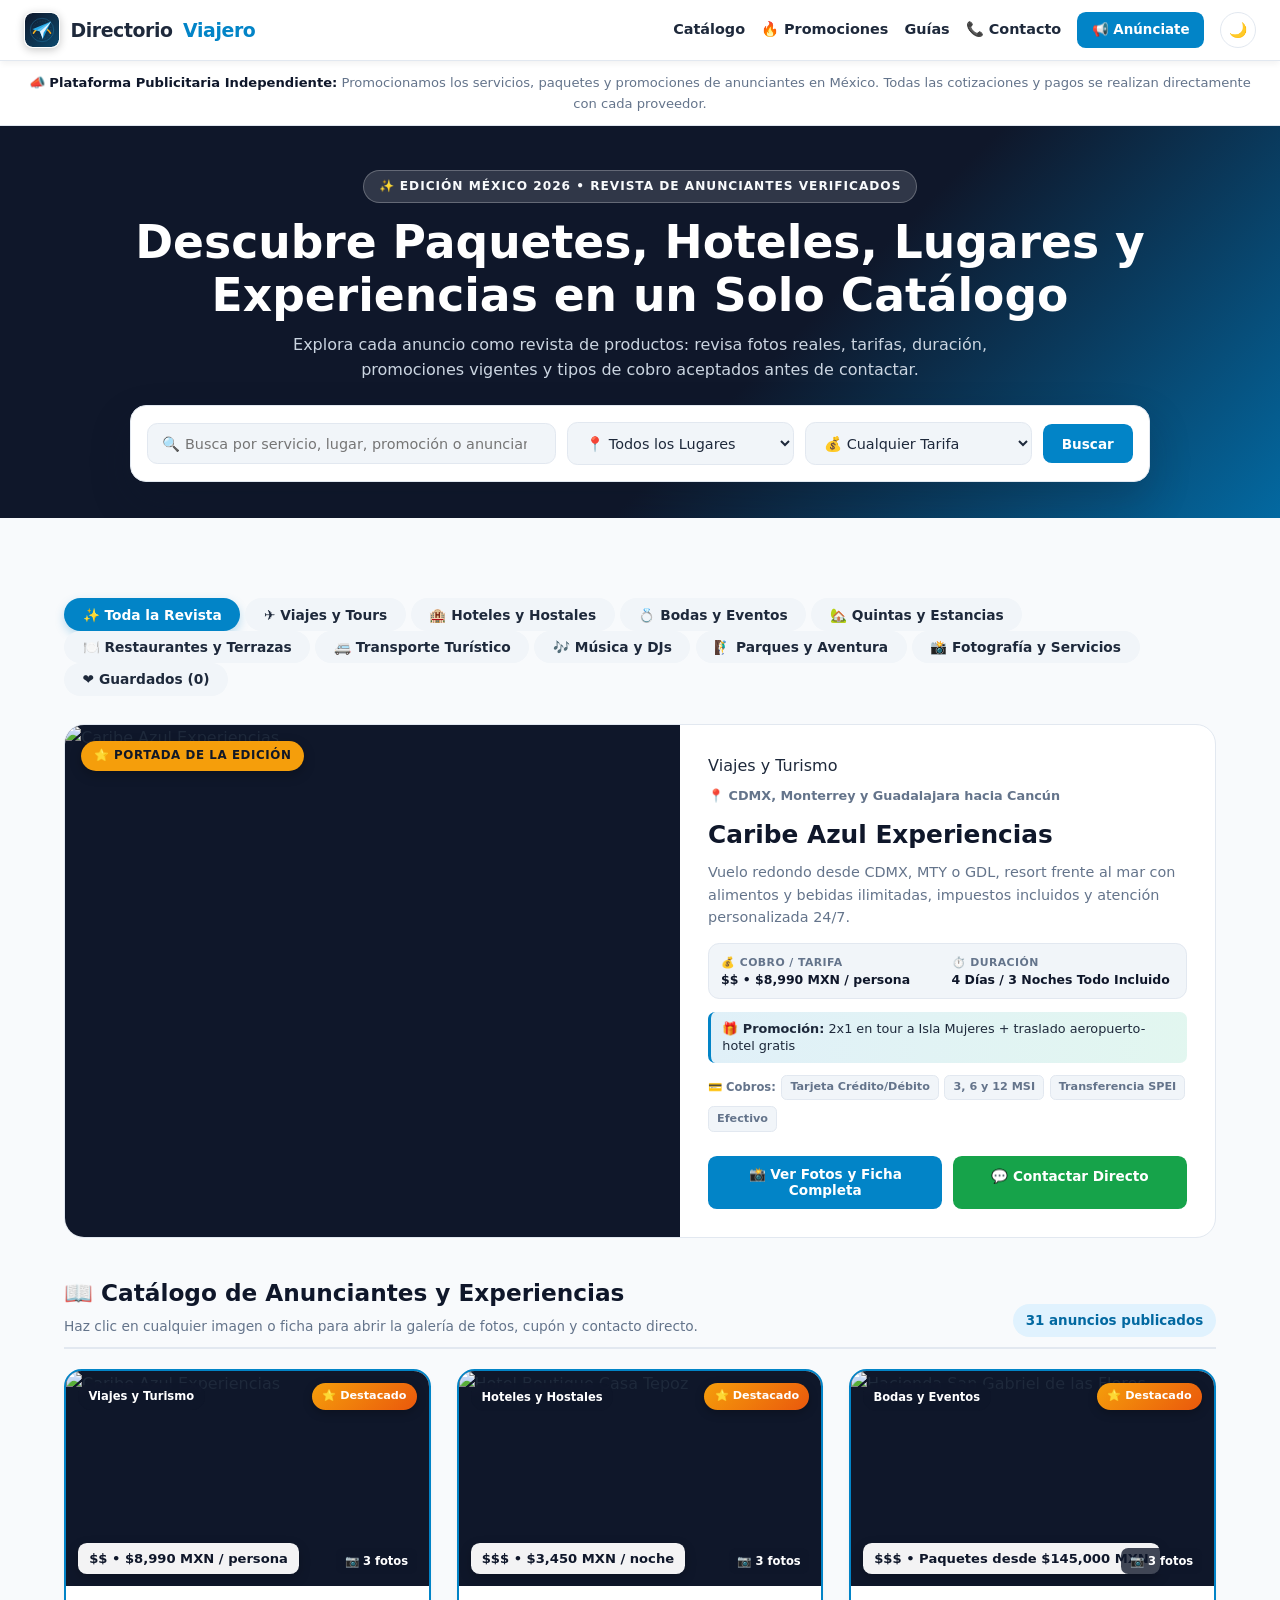
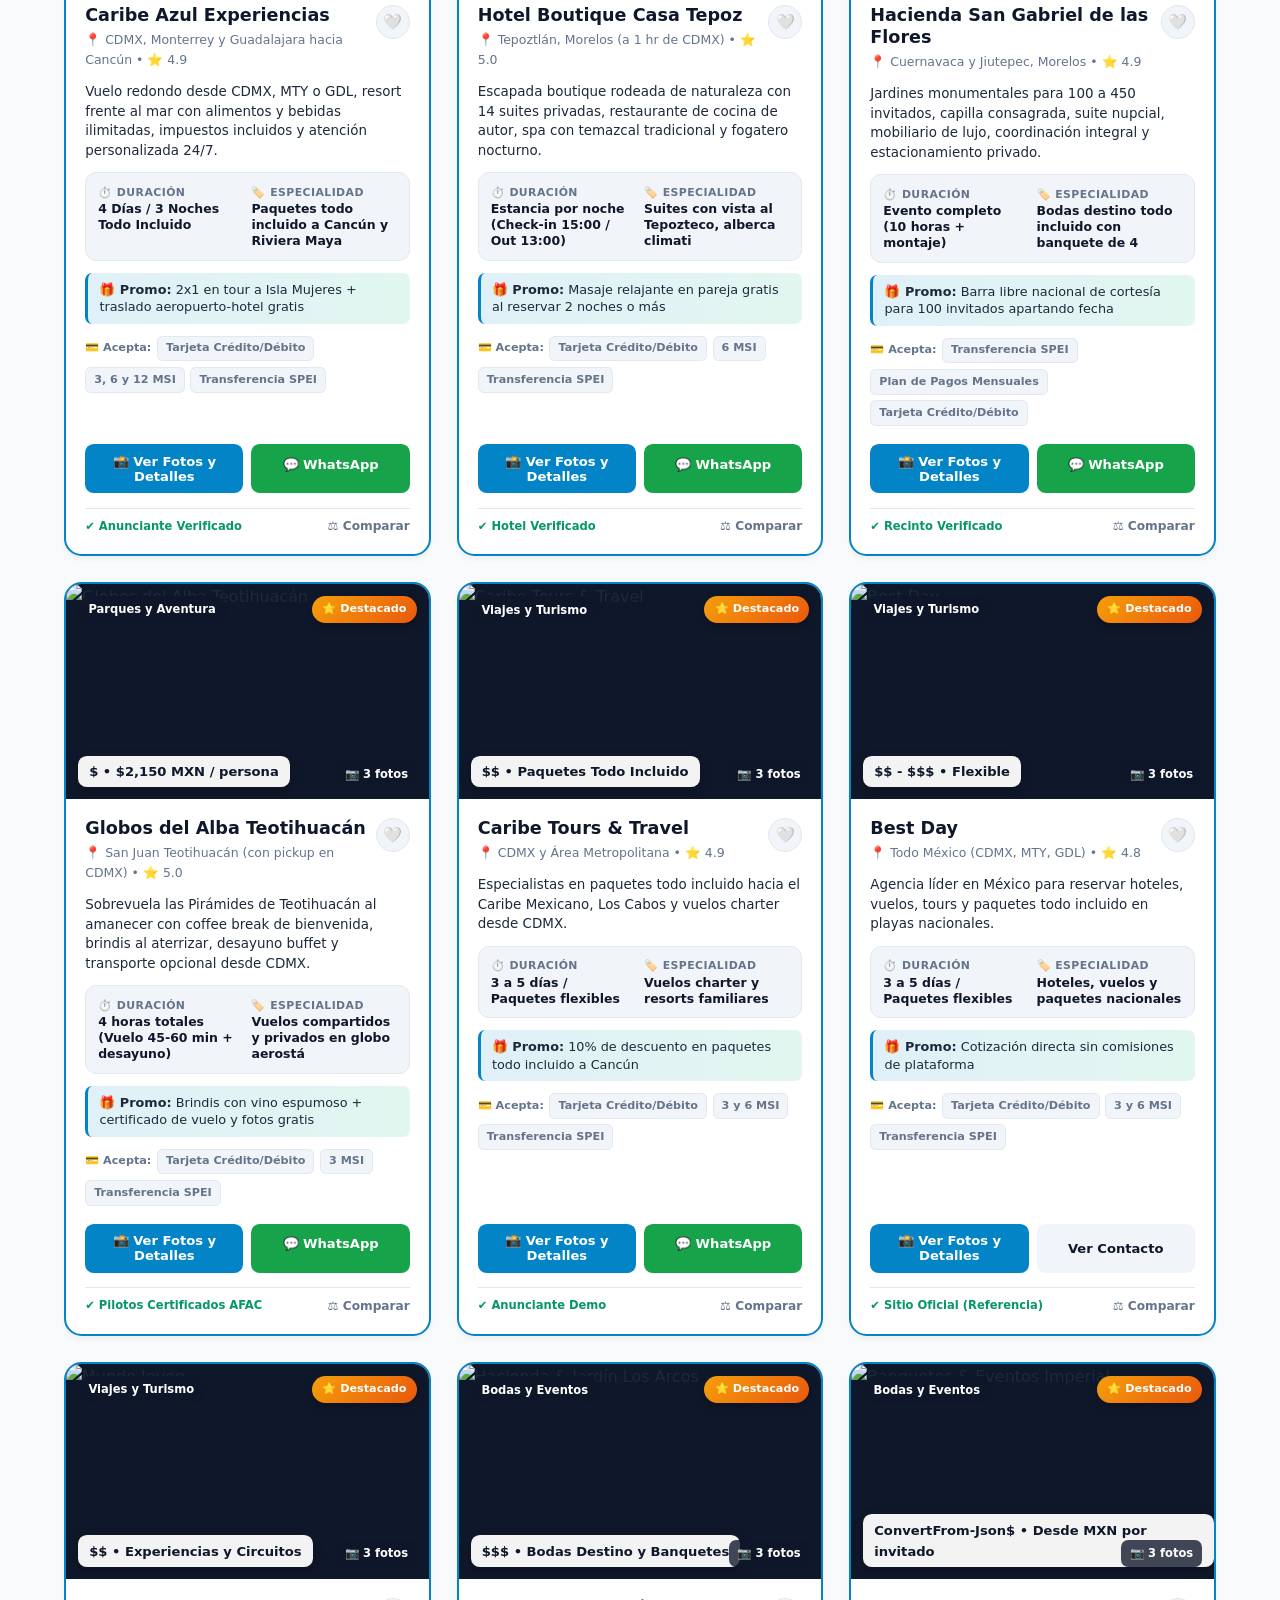
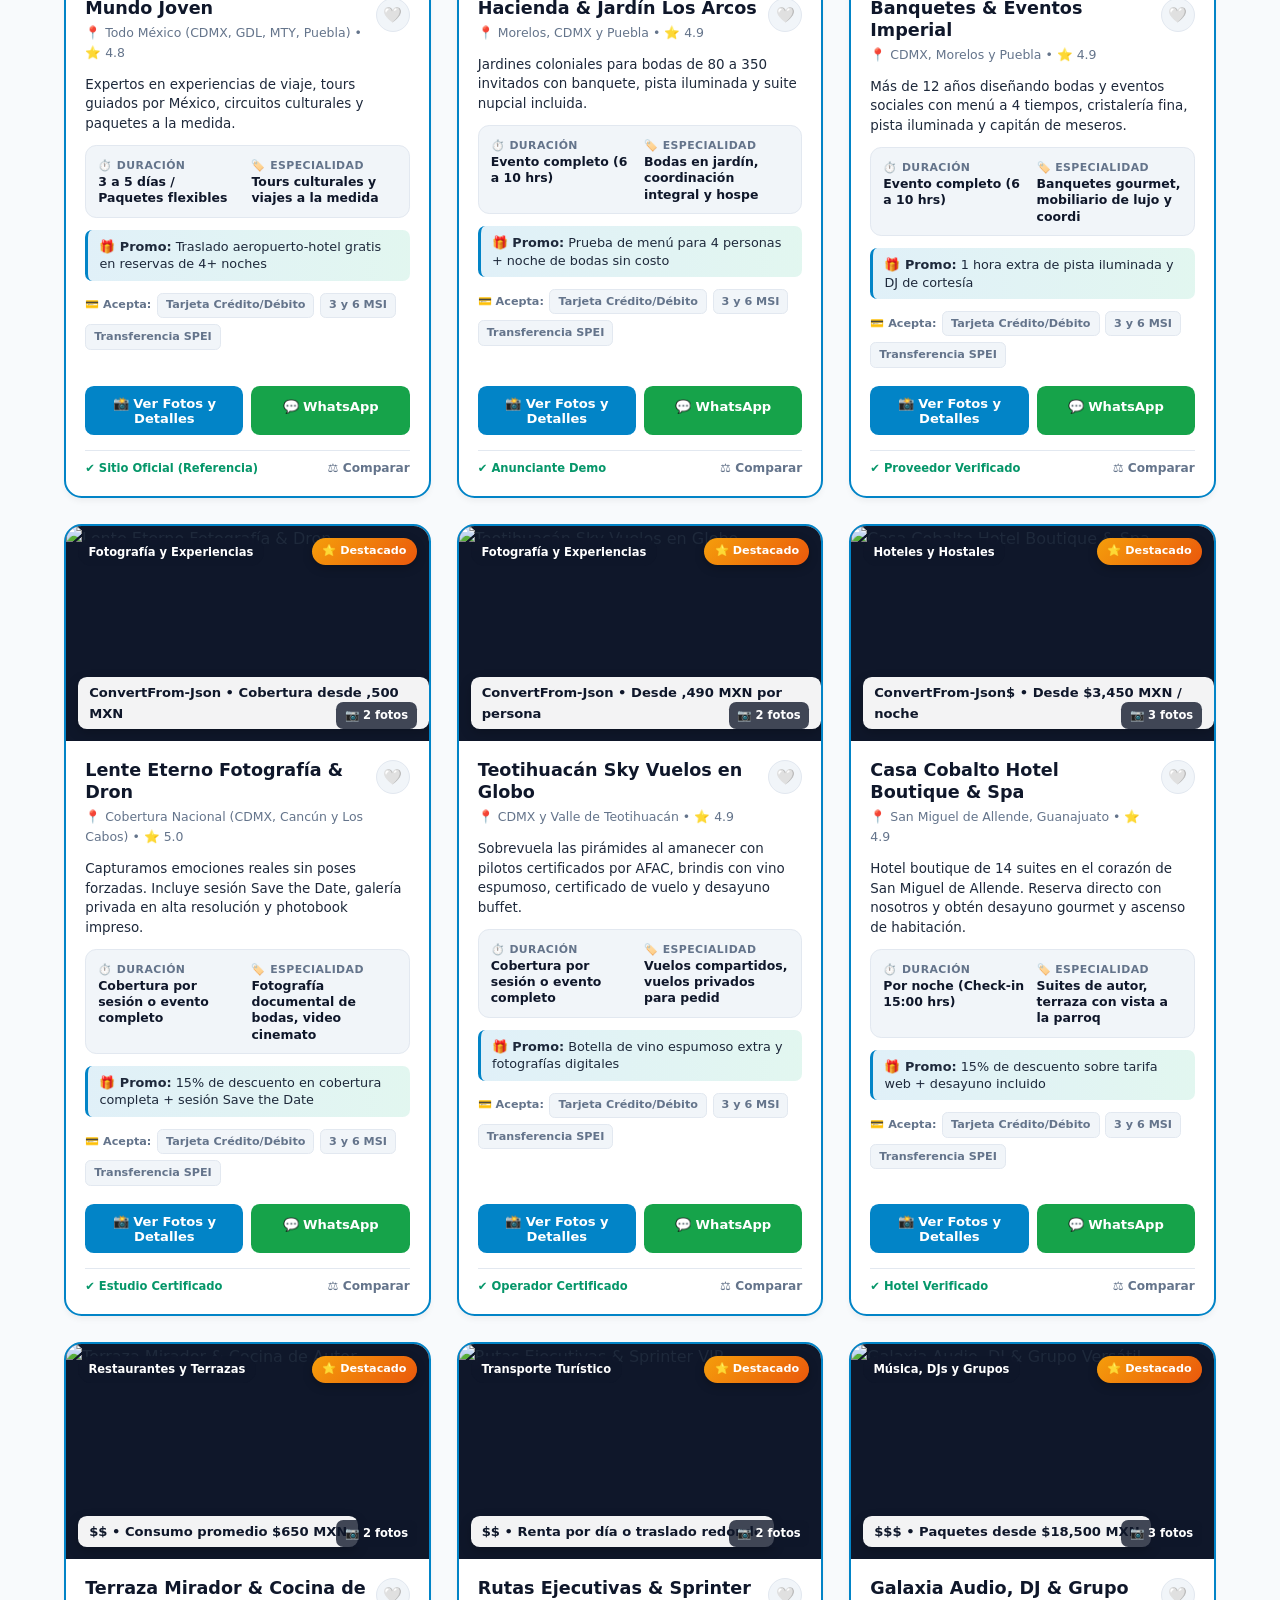
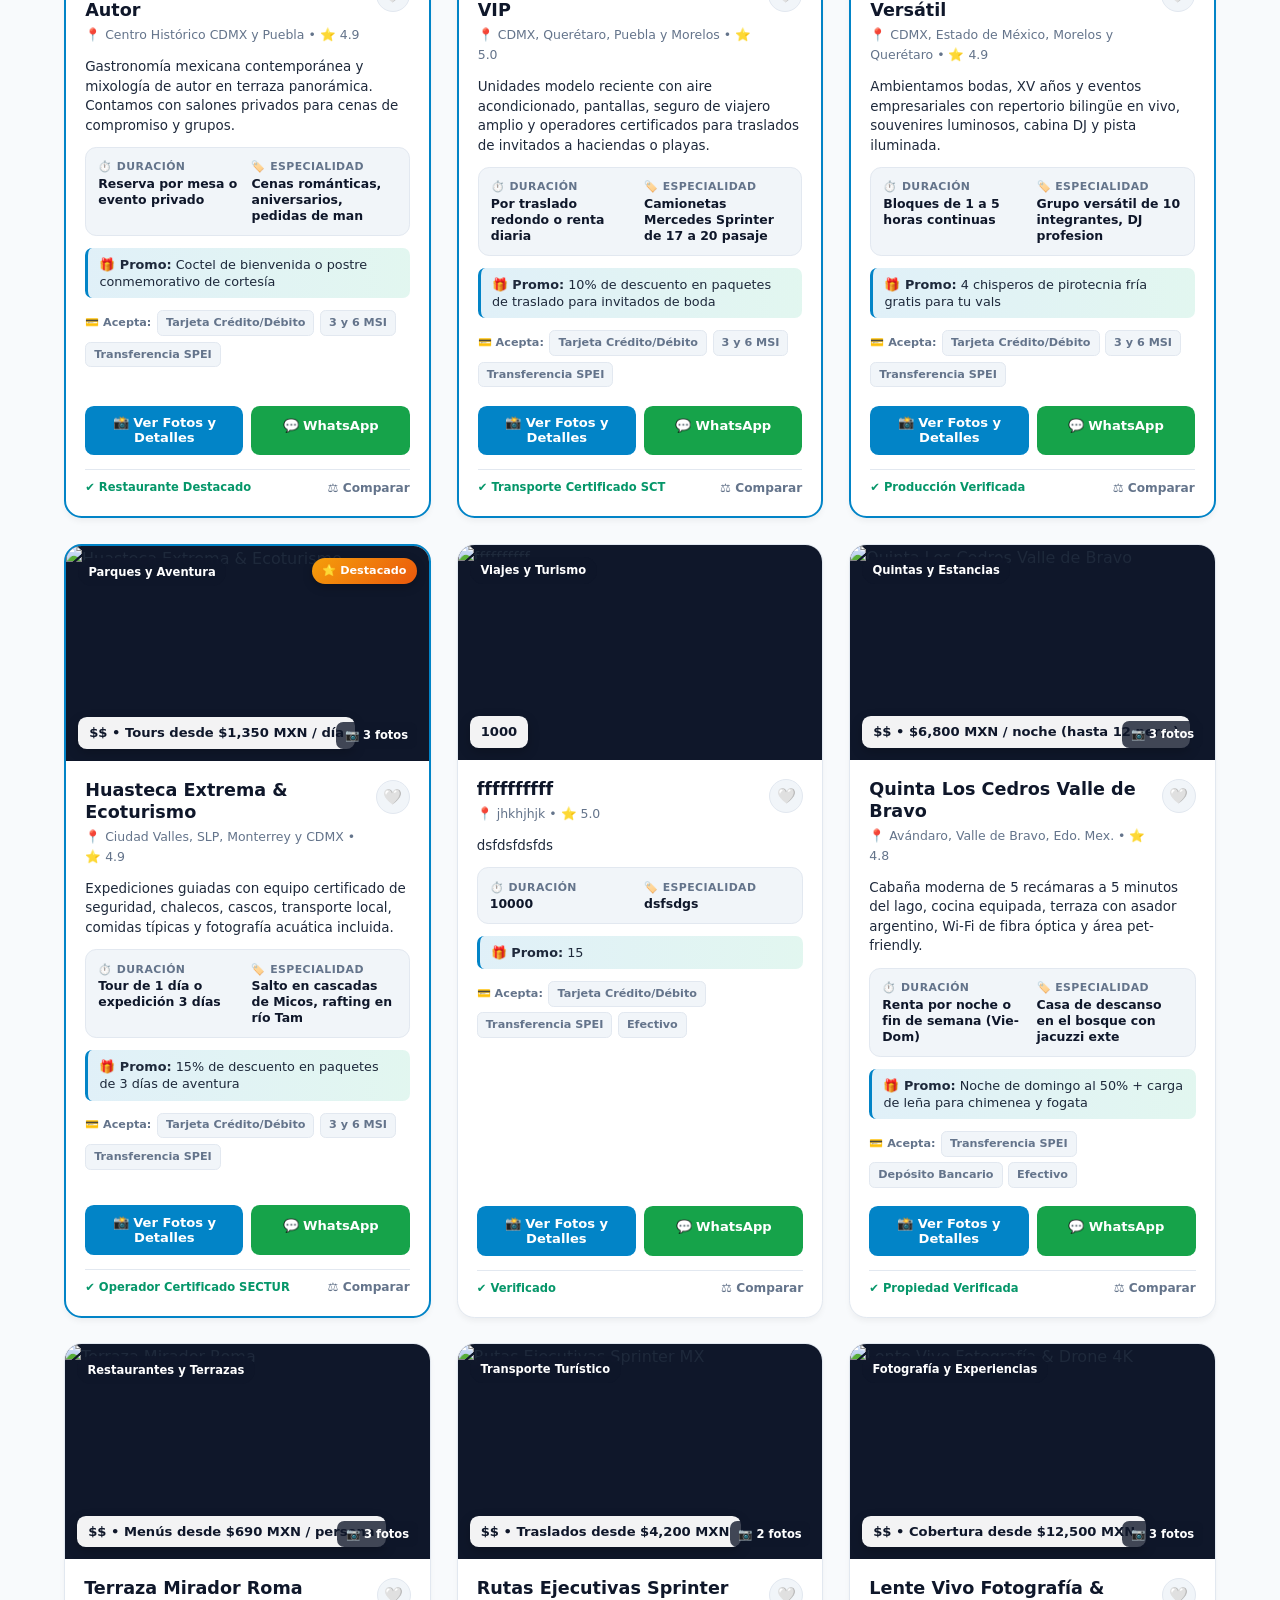
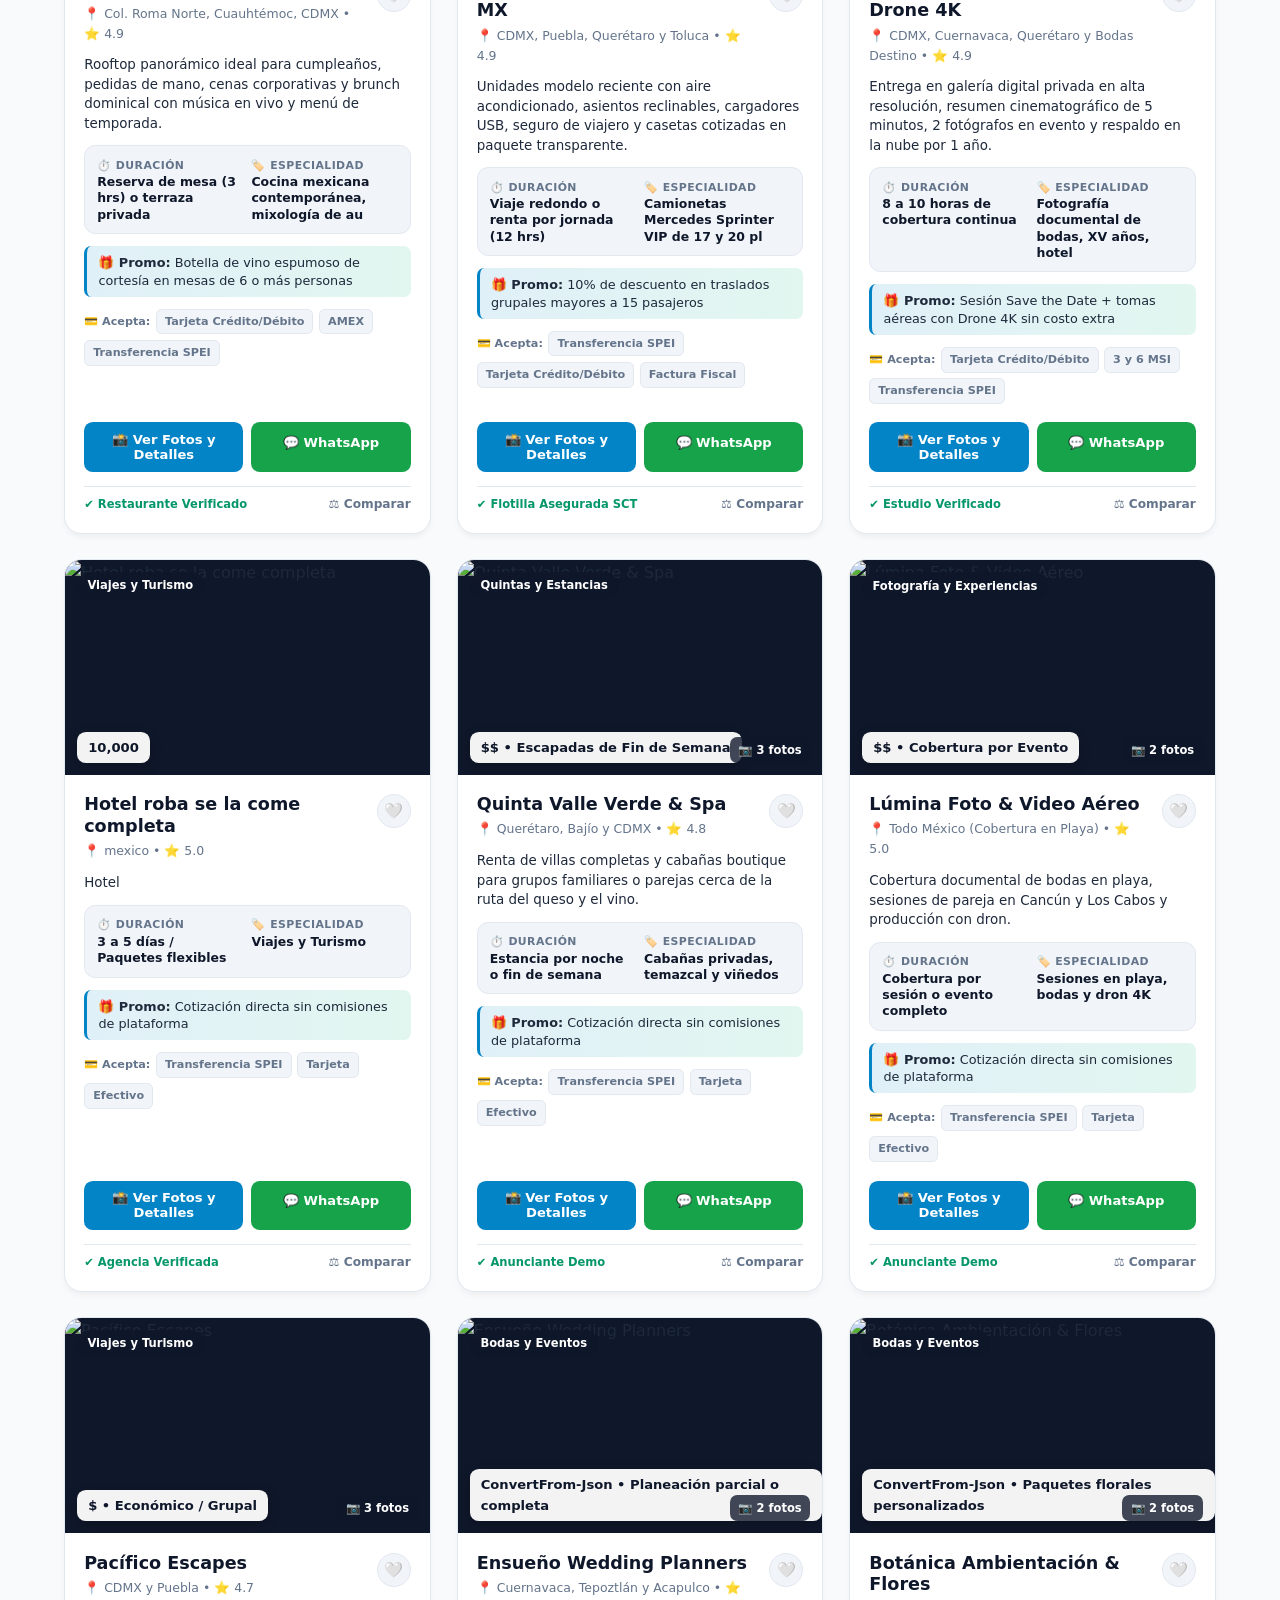
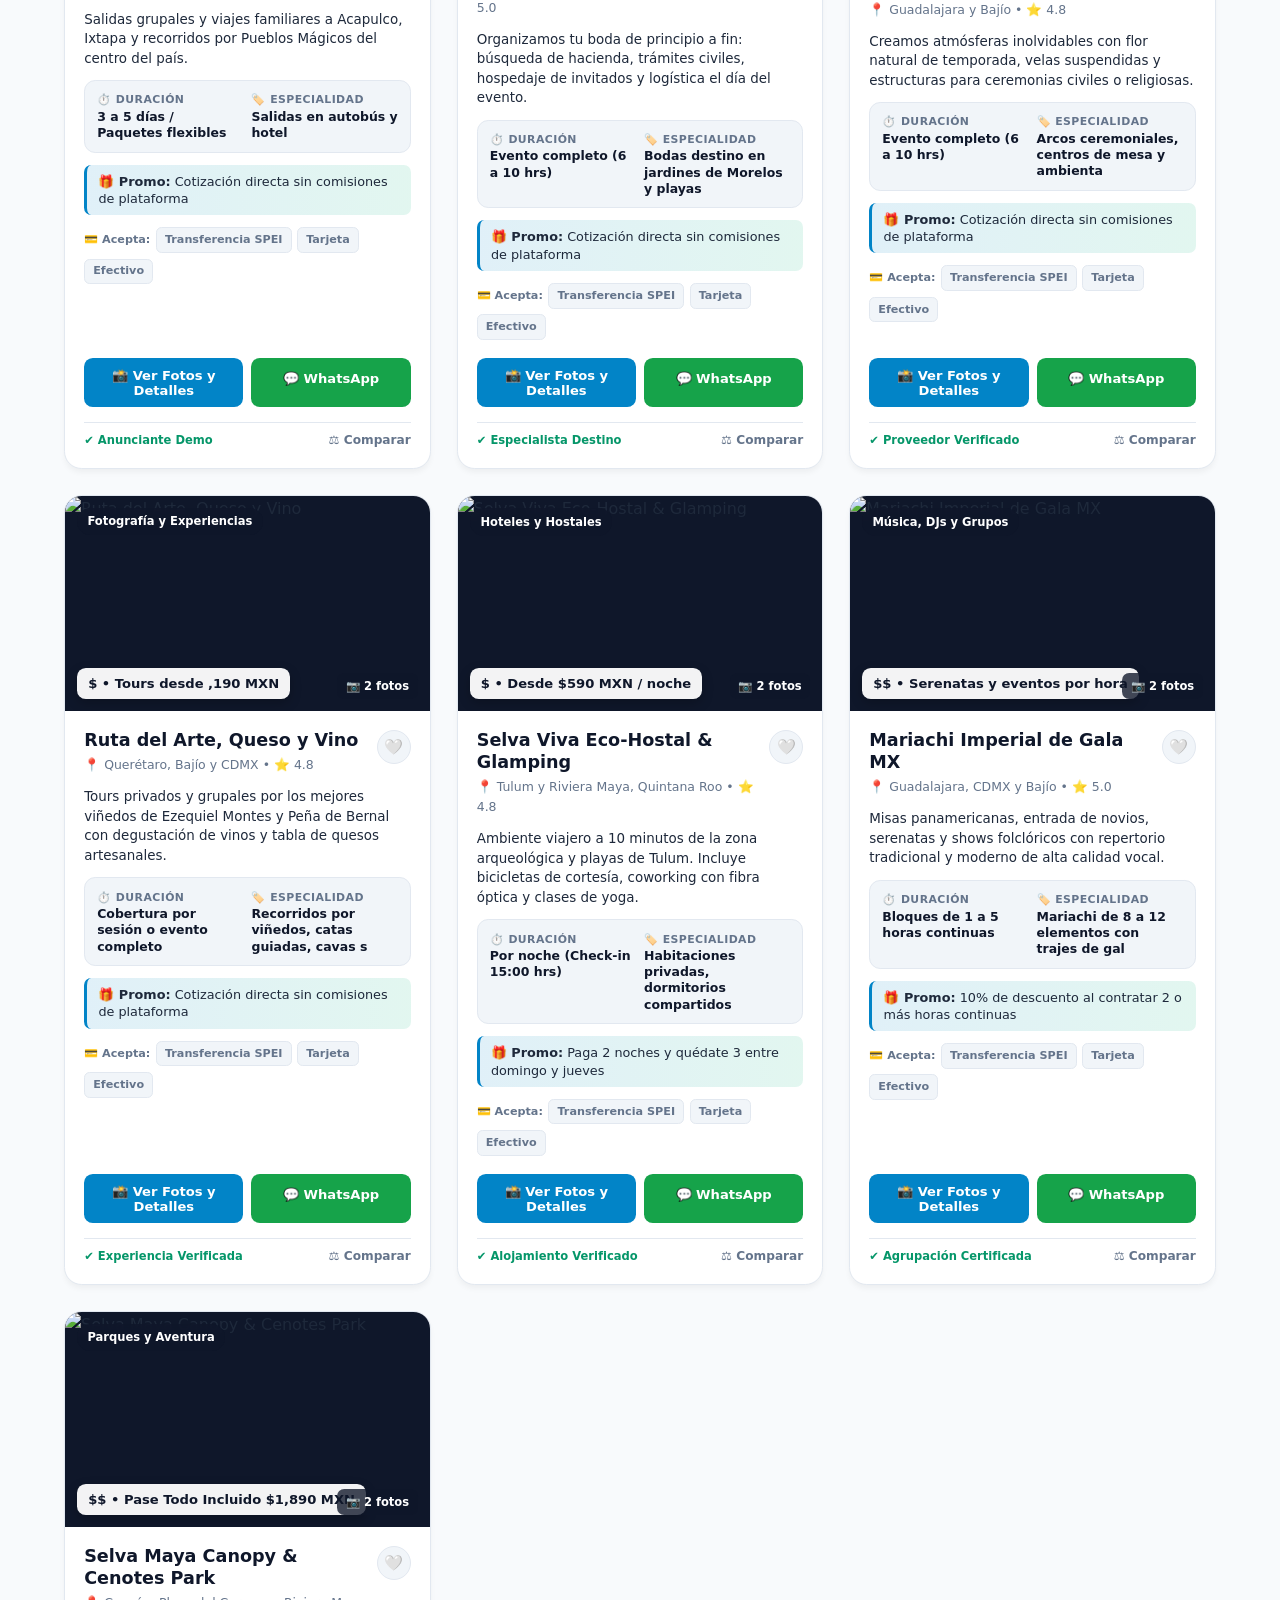
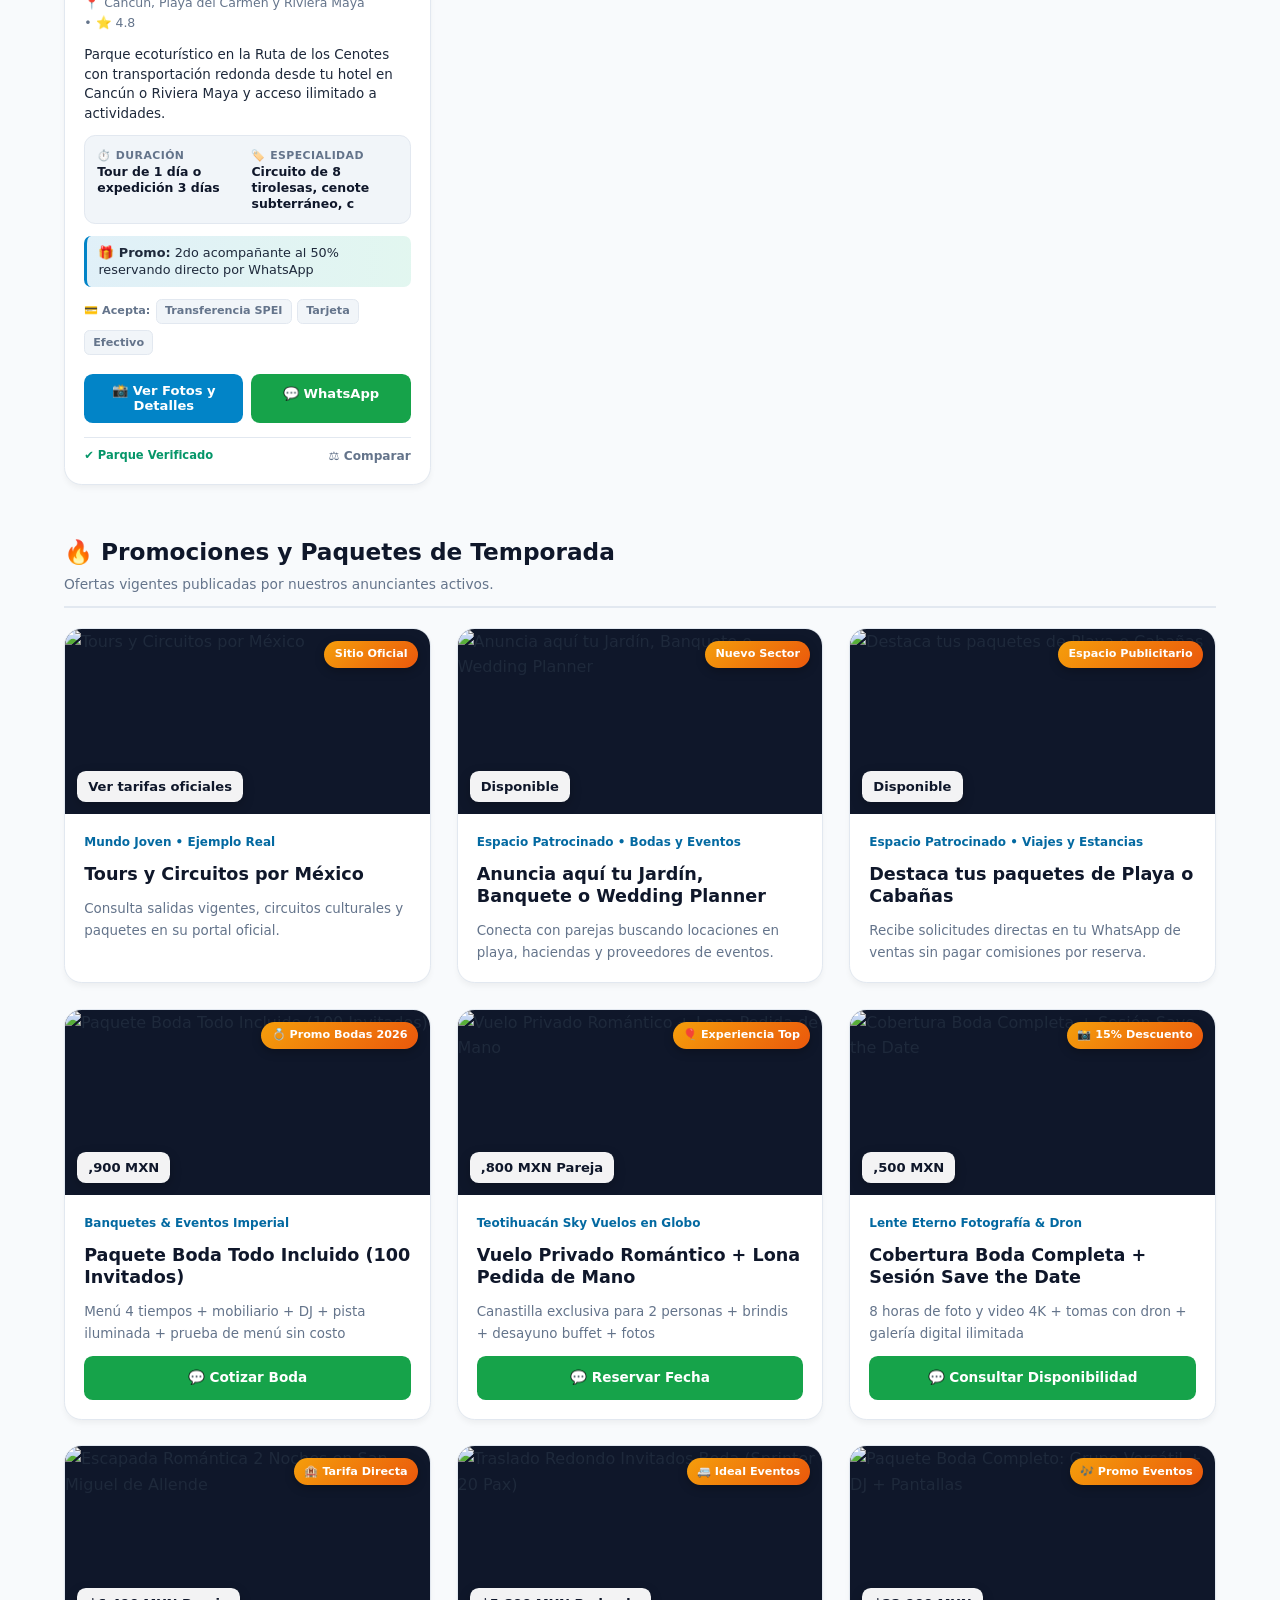
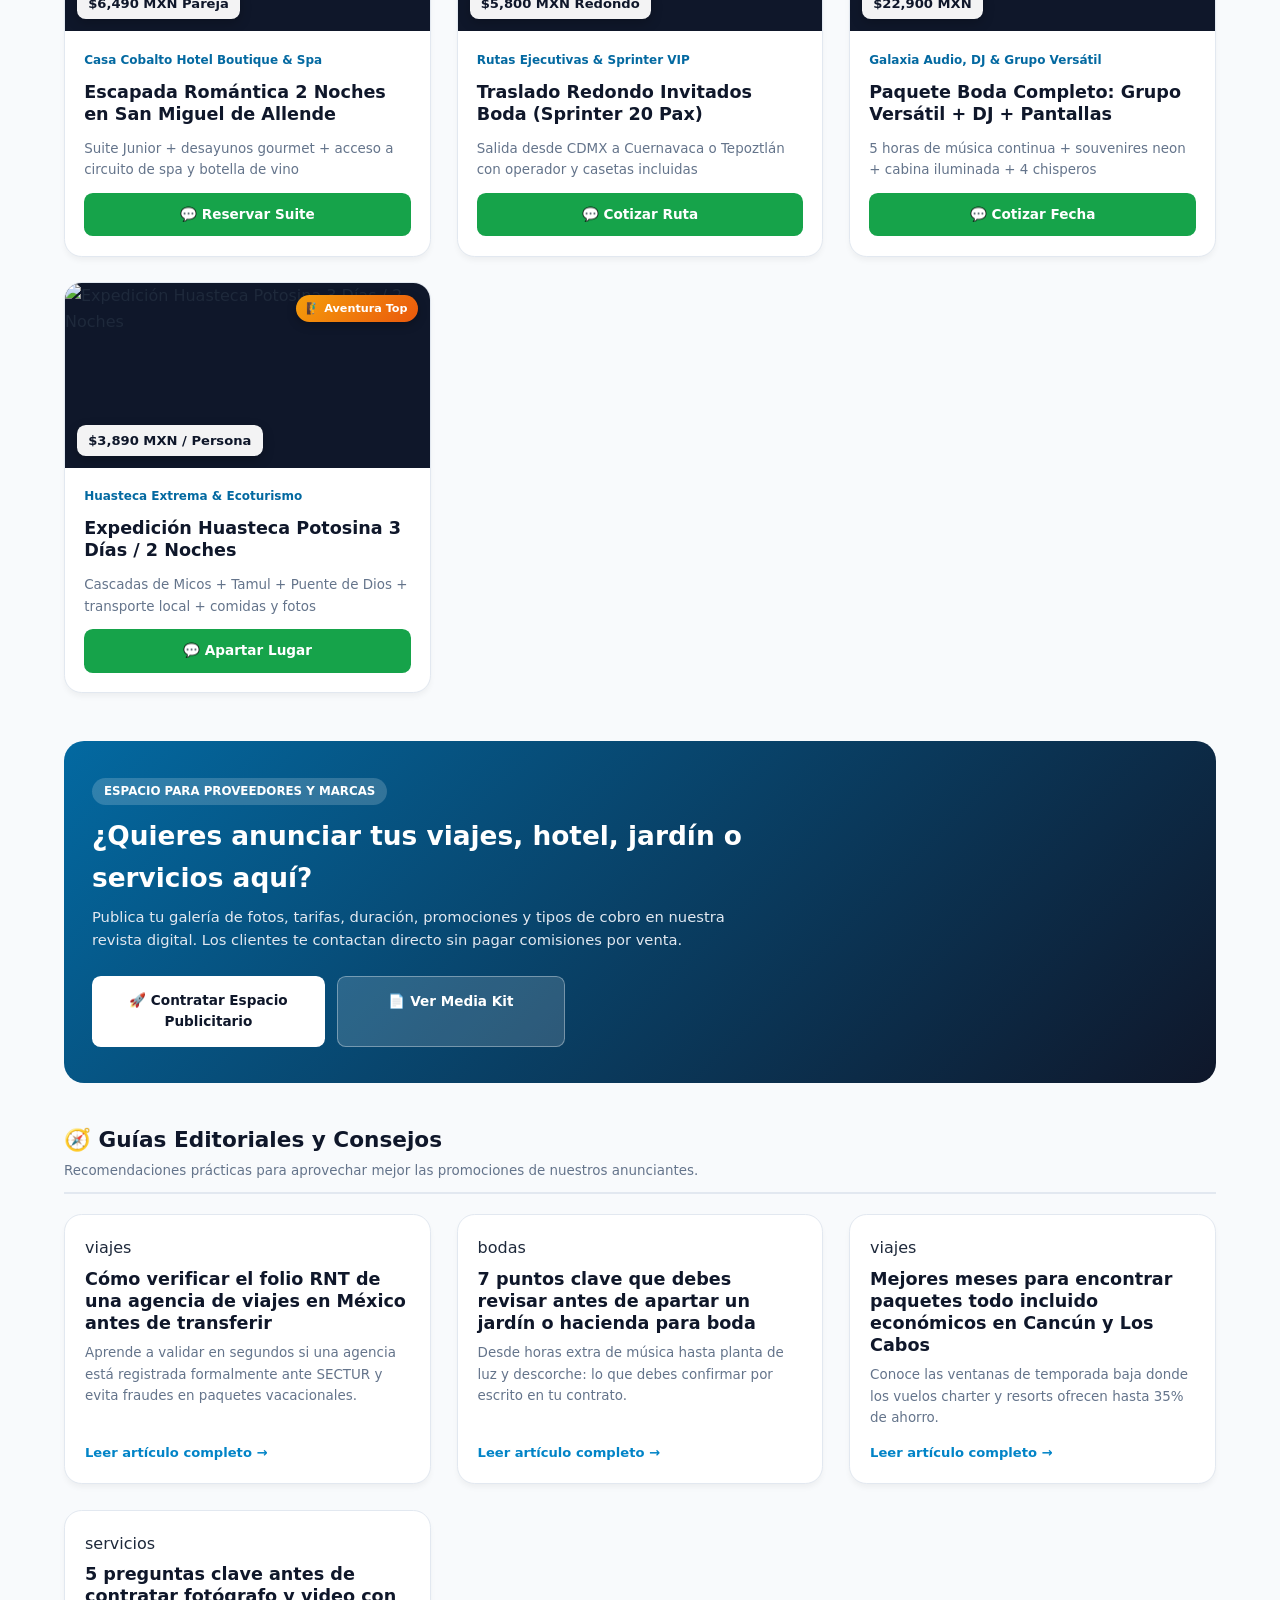
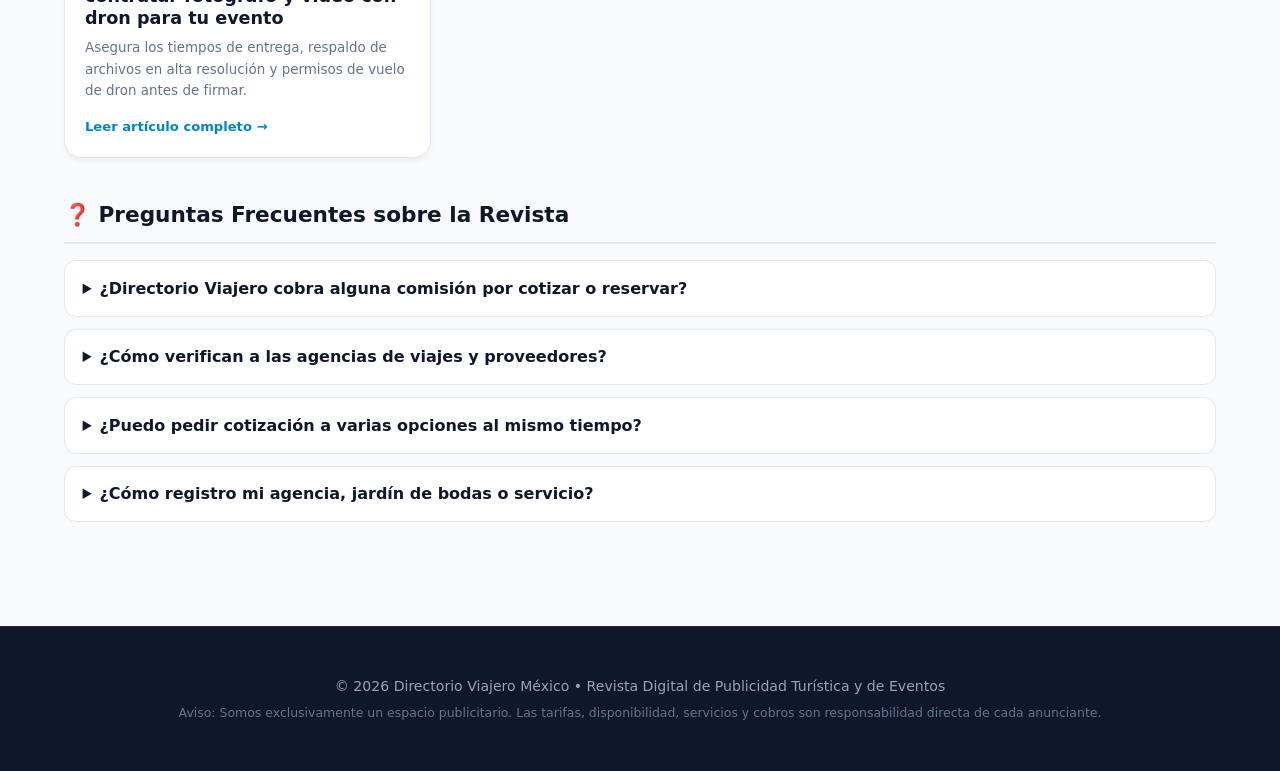
==== commit 82b10f64: "Reconstruir modal de pago (MP Checkout Pro + Link + SPEI + WhatsApp) sobre base limpia 9f3bc49" ====
--- a/index.html
+++ b/index.html
@@ -10,111 +10,6 @@
     <link rel="icon" type="image/svg+xml" href="assets/logo.svg">
     <meta name="description" content="Revista publicitaria de viajes, hoteles, quintas, bodas, restaurantes, transporte y experiencias en México. Consulta tarifas, duración, promociones, fotos y tipos de cobro directo con cada anunciante.">
     <link rel="stylesheet" href="css/styles.css?v=20261119darkonly">
-<style>
-/* === ADAPTACION MOVIL LIMPIA (DIRECTORIO VIAJERO) === */
-html, body {
-    max-width: 100%;
-    overflow-x: hidden;
-}
-*, *::before, *::after {
-    box-sizing: border-box;
-}
-img, svg, iframe, video {
-    max-width: 100%;
-    height: auto;
-}
-@media (max-width: 768px) {
-    body {
-        font-size: 15px;
-    }
-    .container, .main-content, .wrapper, main, section {
-        max-width: 100%;
-    }
-    table {
-        display: block;
-        width: 100%;
-        overflow-x: auto;
-        -webkit-overflow-scrolling: touch;
-    }
-    button, .btn, a.btn, input, select, textarea {
-        max-width: 100%;
-    }
-}
-@media (max-width: 480px) {
-    h1 { font-size: 1.45rem !important; line-height: 1.25 !important; }
-    h2 { font-size: 1.22rem !important; line-height: 1.28 !important; }
-    h3 { font-size: 1.05rem !important; }
-}
-        @media (max-width: 768px) {
-            header nav, .navbar, .nav-menu, .header-actions {
-                flex-wrap: wrap !important;
-                gap: 0.5rem !important;
-            }
-            .hero, .banner, .portada {
-                padding-left: 1rem !important;
-                padding-right: 1rem !important;
-            }
-            .grid, .cards, .catalogo-grid, .agencias-grid {
-                grid-template-columns: 1fr !important;
-                gap: 0.9rem !important;
-            }
-        }
-/* === ADAPTACION MOVIL DE MENUS Y VISTAS === */
-html, body {
-    max-width: 100% !important;
-    overflow-x: hidden !important;
-}
-*, *::before, *::after {
-    box-sizing: border-box;
-}
-img, svg, iframe, video {
-    max-width: 100%;
-    height: auto;
-}
-@media (max-width: 768px) {
-    header, nav, .navbar, .nav, .header, .top-bar, .menu-bar {
-        height: auto !important;
-        min-height: 0 !important;
-        padding: 0.65rem 0.85rem !important;
-        flex-wrap: wrap !important;
-        gap: 0.5rem !important;
-    }
-    header nav, .nav-links, .menu-links, .header-actions, .nav-actions {
-        width: 100% !important;
-        display: flex !important;
-        flex-wrap: wrap !important;
-        gap: 0.45rem !important;
-        justify-content: flex-start !important;
-    }
-    header nav a, header nav button, .nav-links a, .nav-links button, .menu-links a, .menu-links button {
-        flex: 1 1 calc(50% - 0.35rem);
-        text-align: center !important;
-        justify-content: center !important;
-        padding: 0.52rem 0.6rem !important;
-        font-size: 0.84rem !important;
-        white-space: normal !important;
-        line-height: 1.25 !important;
-    }
-    .grid, .cards-grid, .catalogo-grid, .agencias-grid, .planes-grid, .form-grid, .row, [class*="grid"] {
-        grid-template-columns: 1fr !important;
-        gap: 0.85rem !important;
-    }
-    table {
-        display: block !important;
-        width: 100% !important;
-        overflow-x: auto !important;
-        -webkit-overflow-scrolling: touch;
-    }
-}
-@media (max-width: 480px) {
-    header nav a, header nav button, .nav-links a, .nav-links button {
-        flex: 1 1 100% !important;
-    }
-    h1 { font-size: 1.4rem !important; line-height: 1.25 !important; }
-    h2 { font-size: 1.18rem !important; line-height: 1.28 !important; }
-    h3 { font-size: 1.02rem !important; }
-}
-</style>
 </head>
 <body>
     <!-- Barra Promocional Superior -->
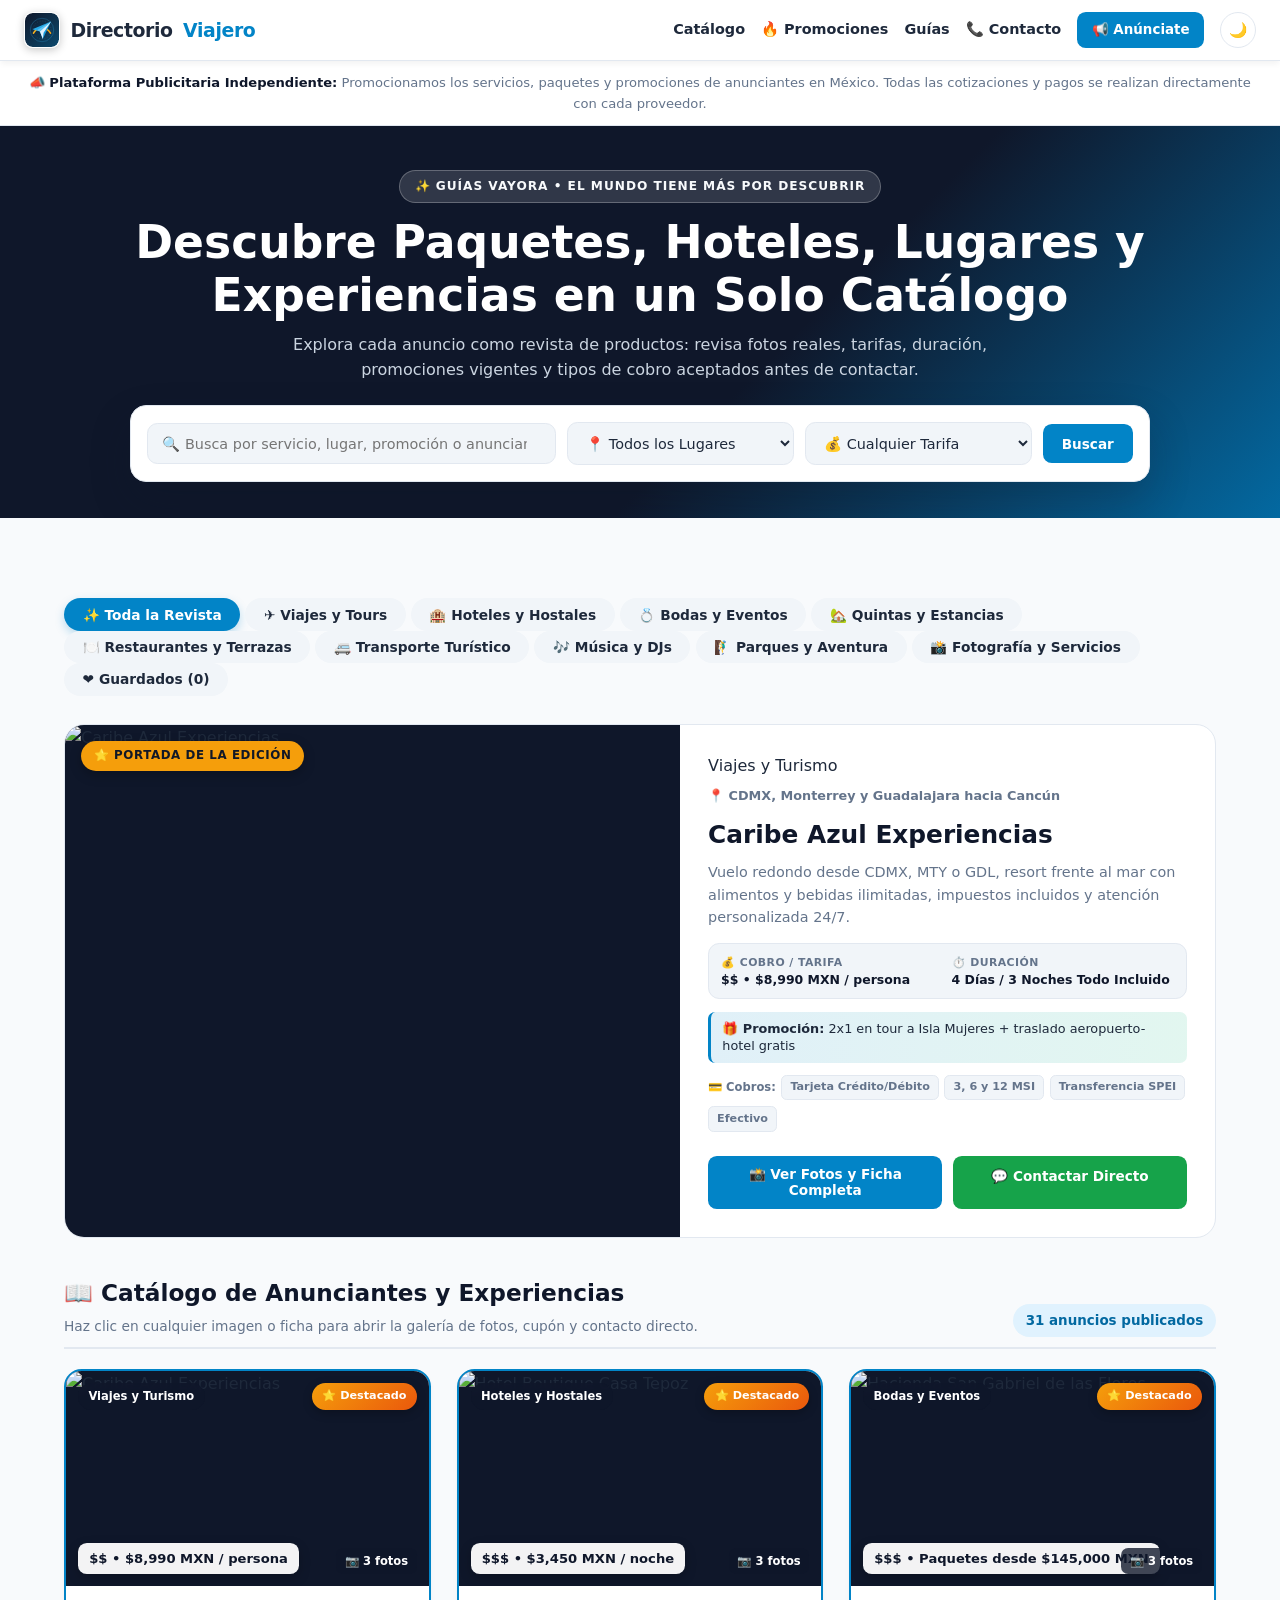
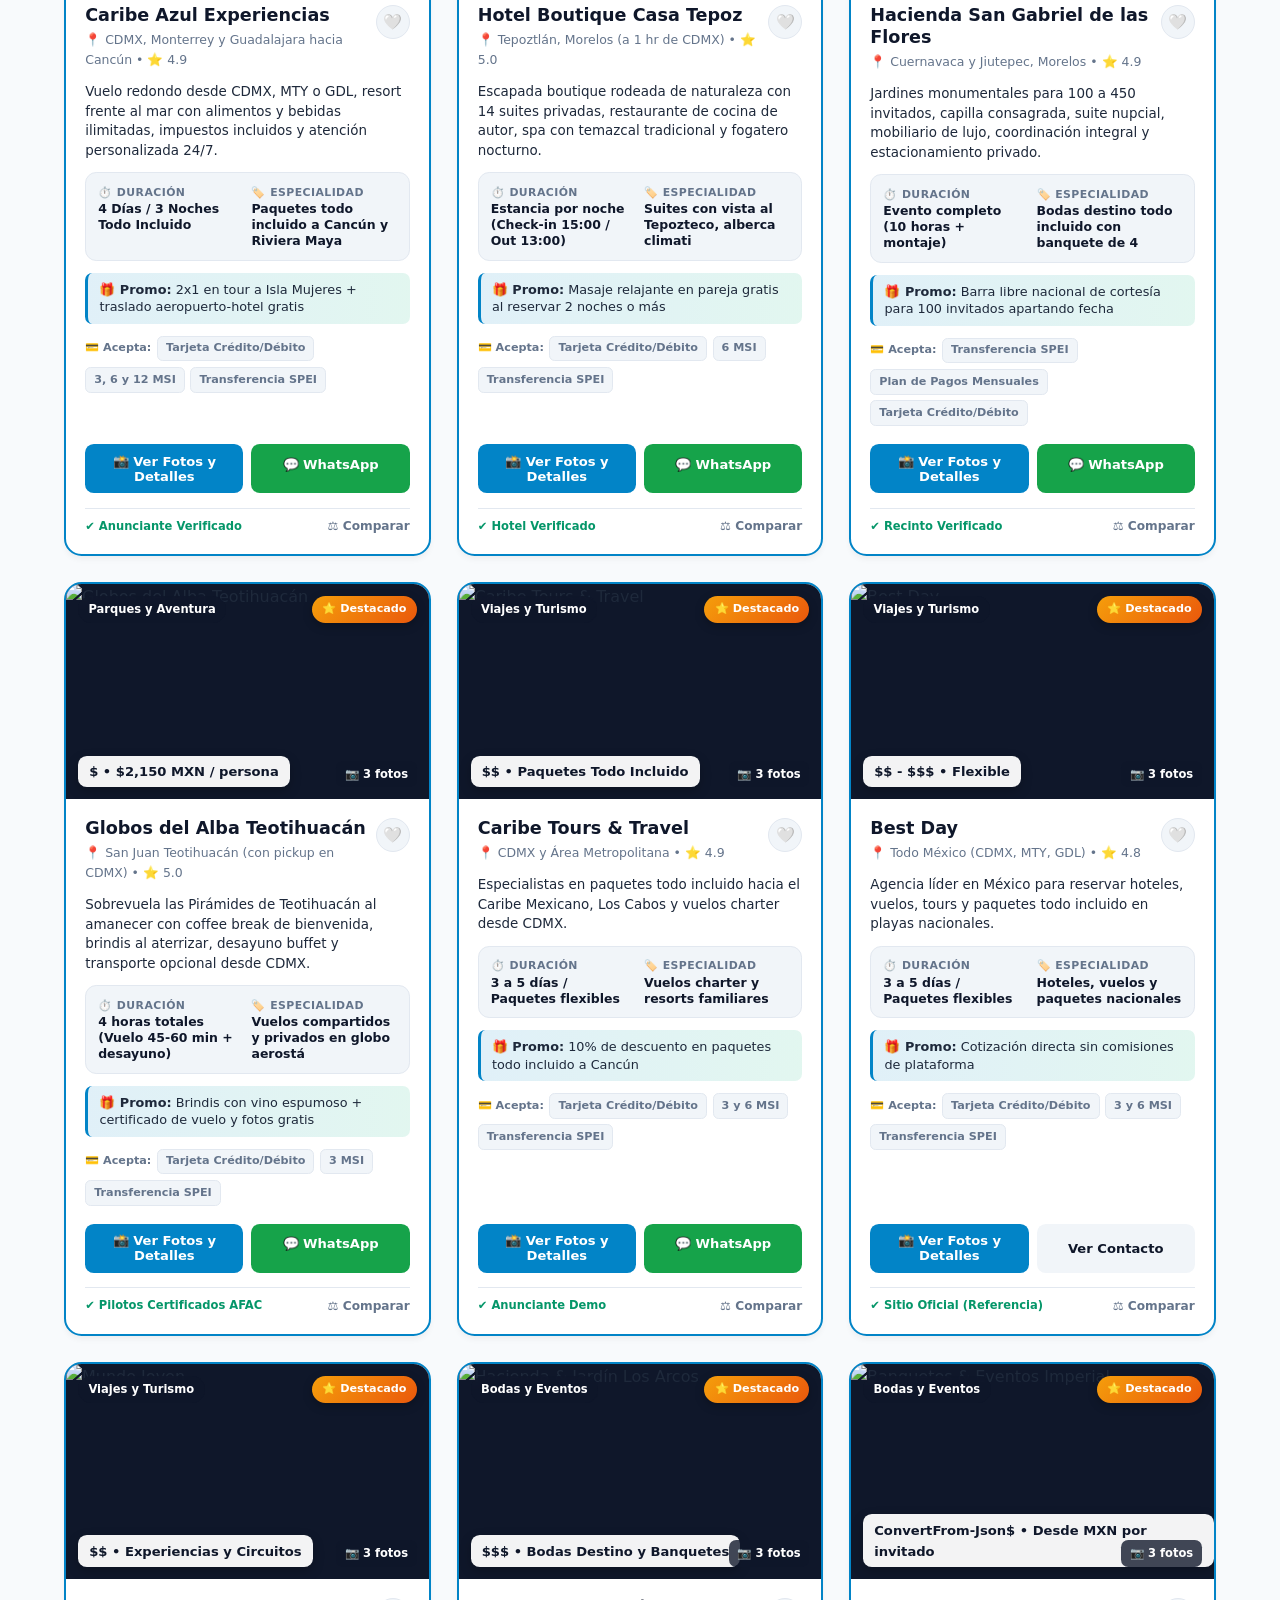
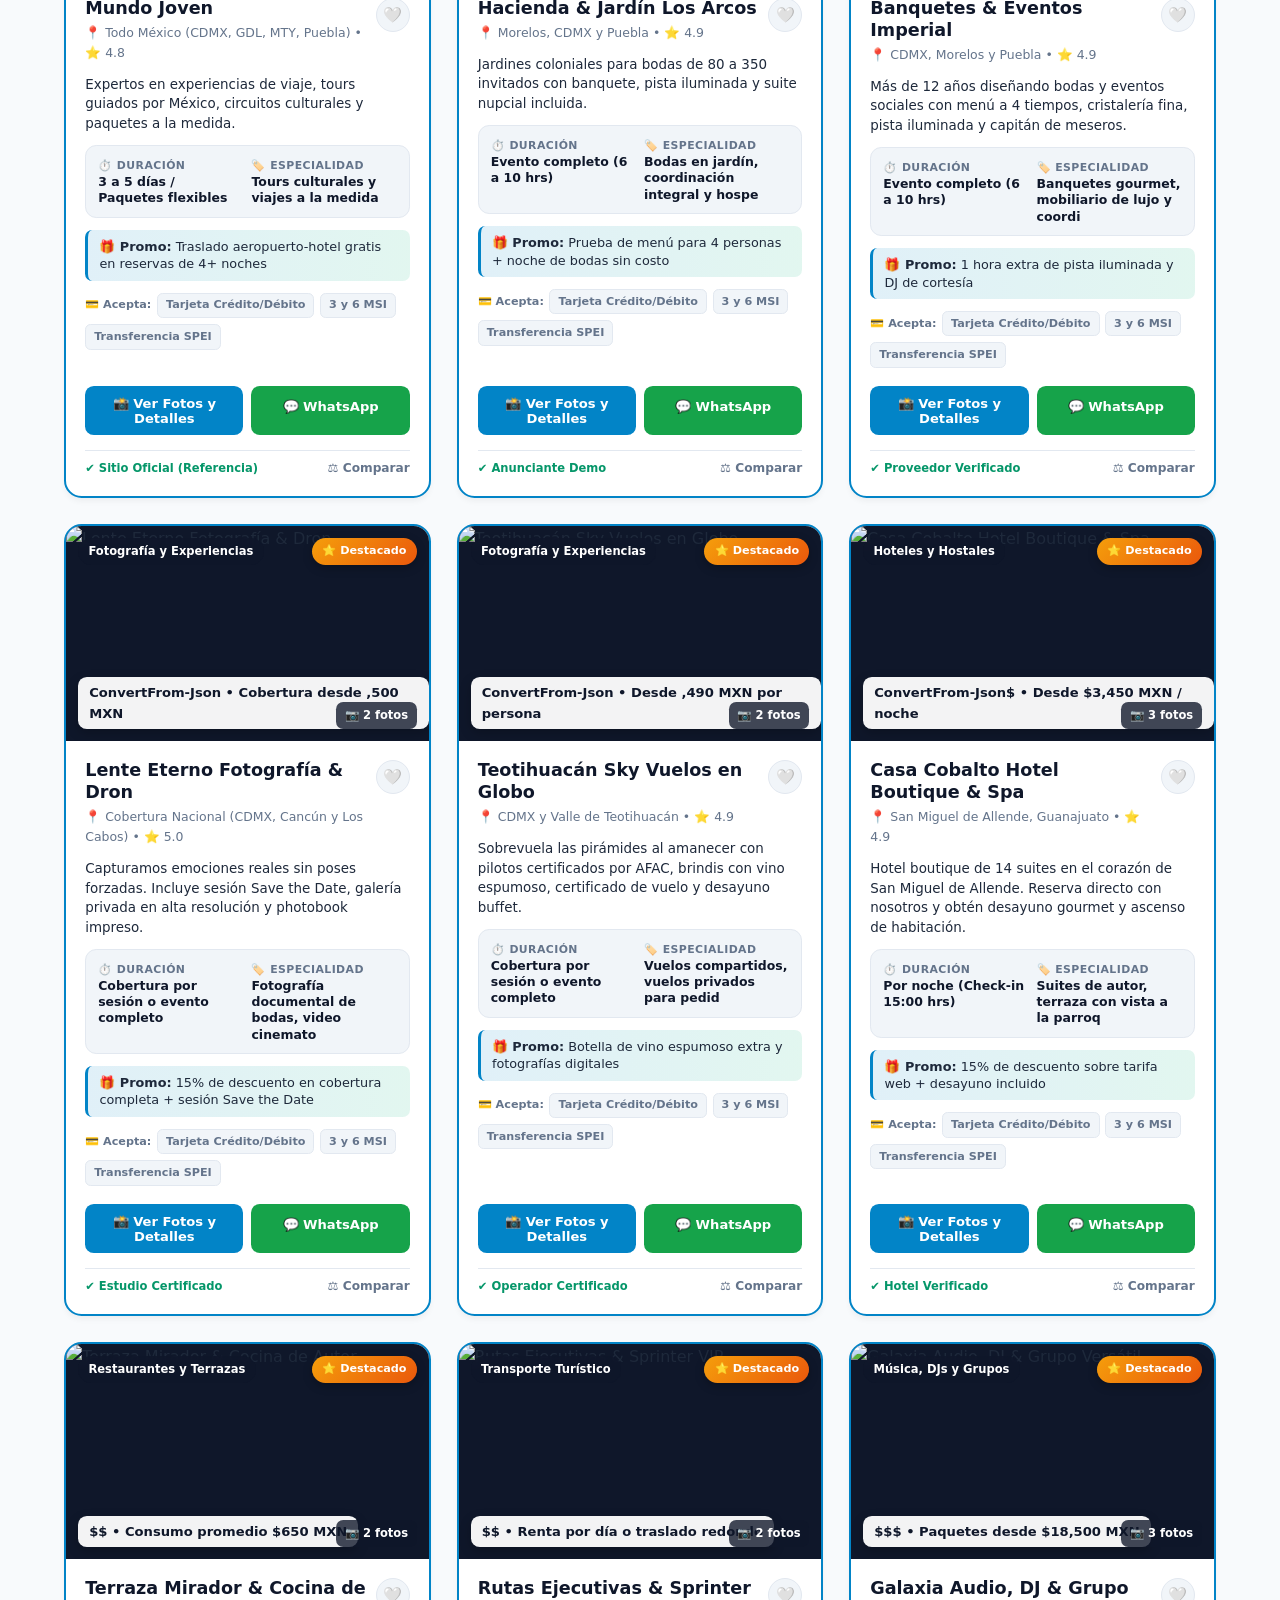
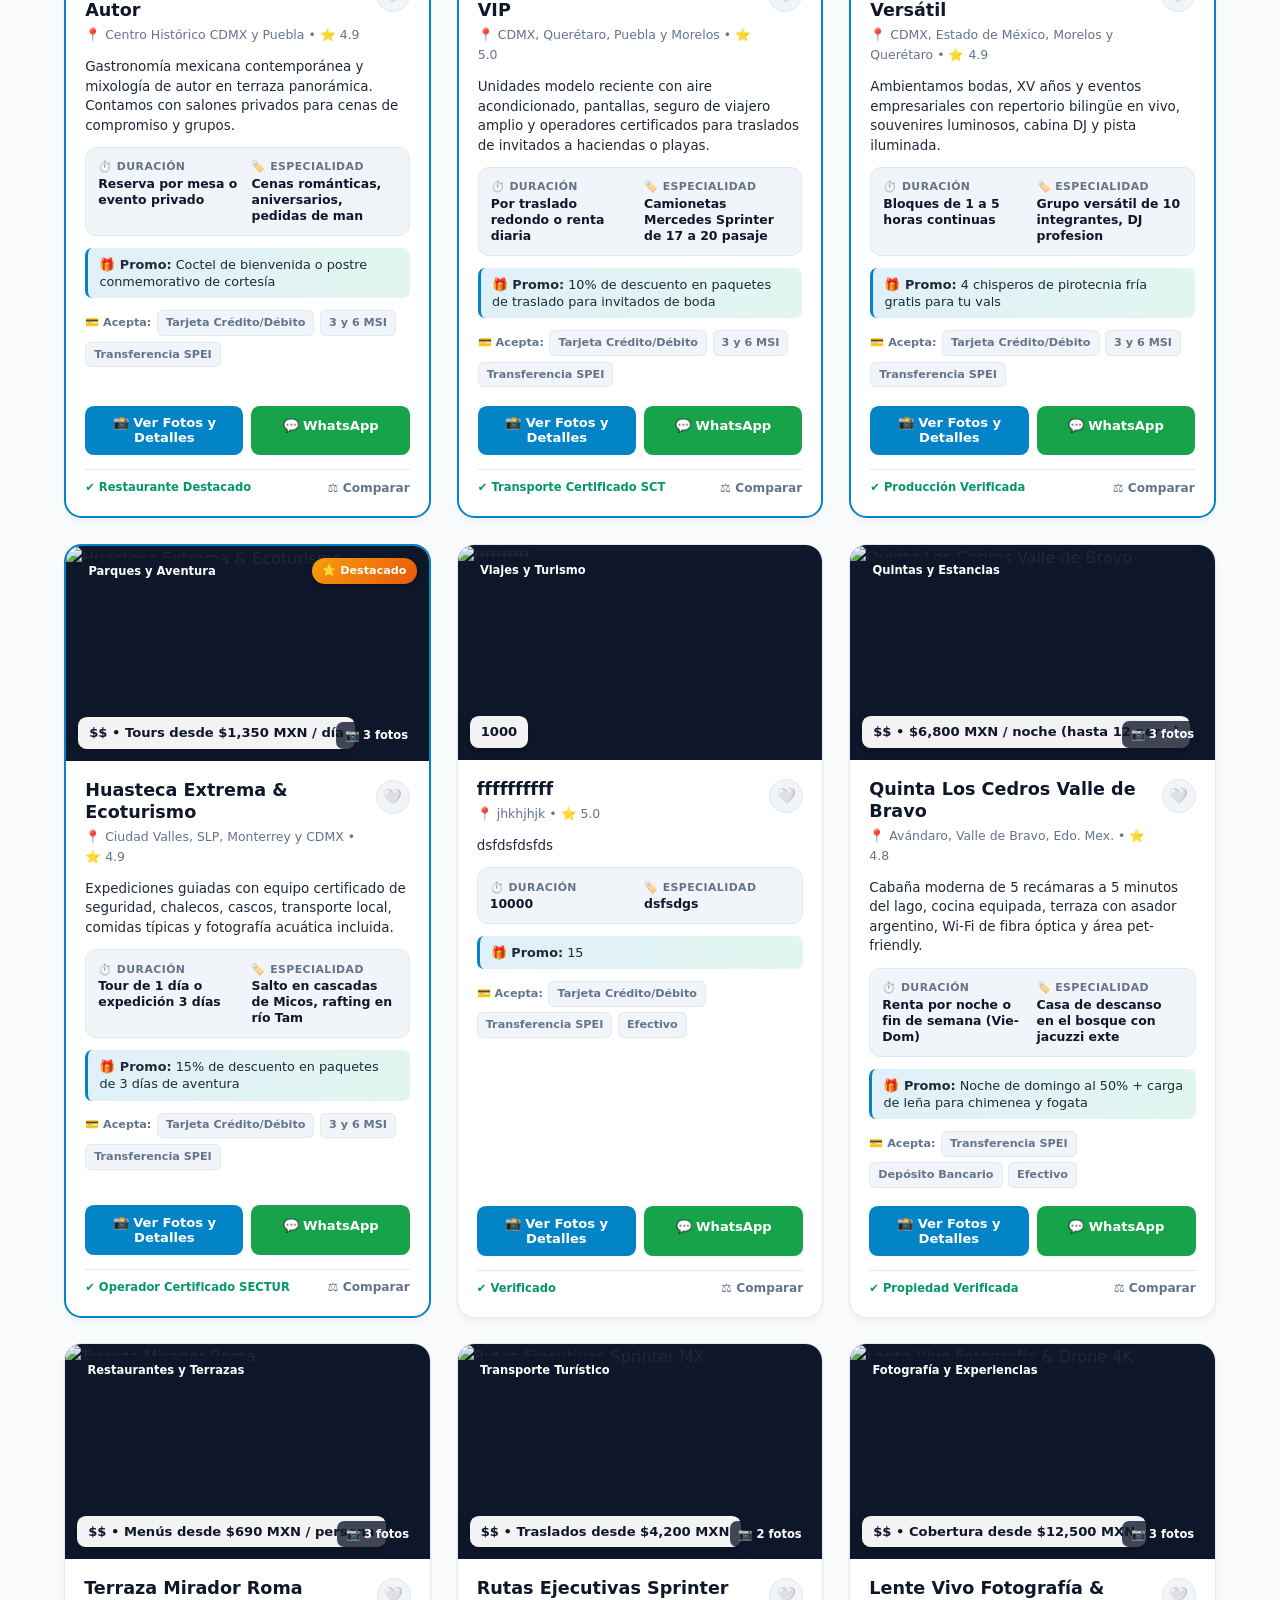
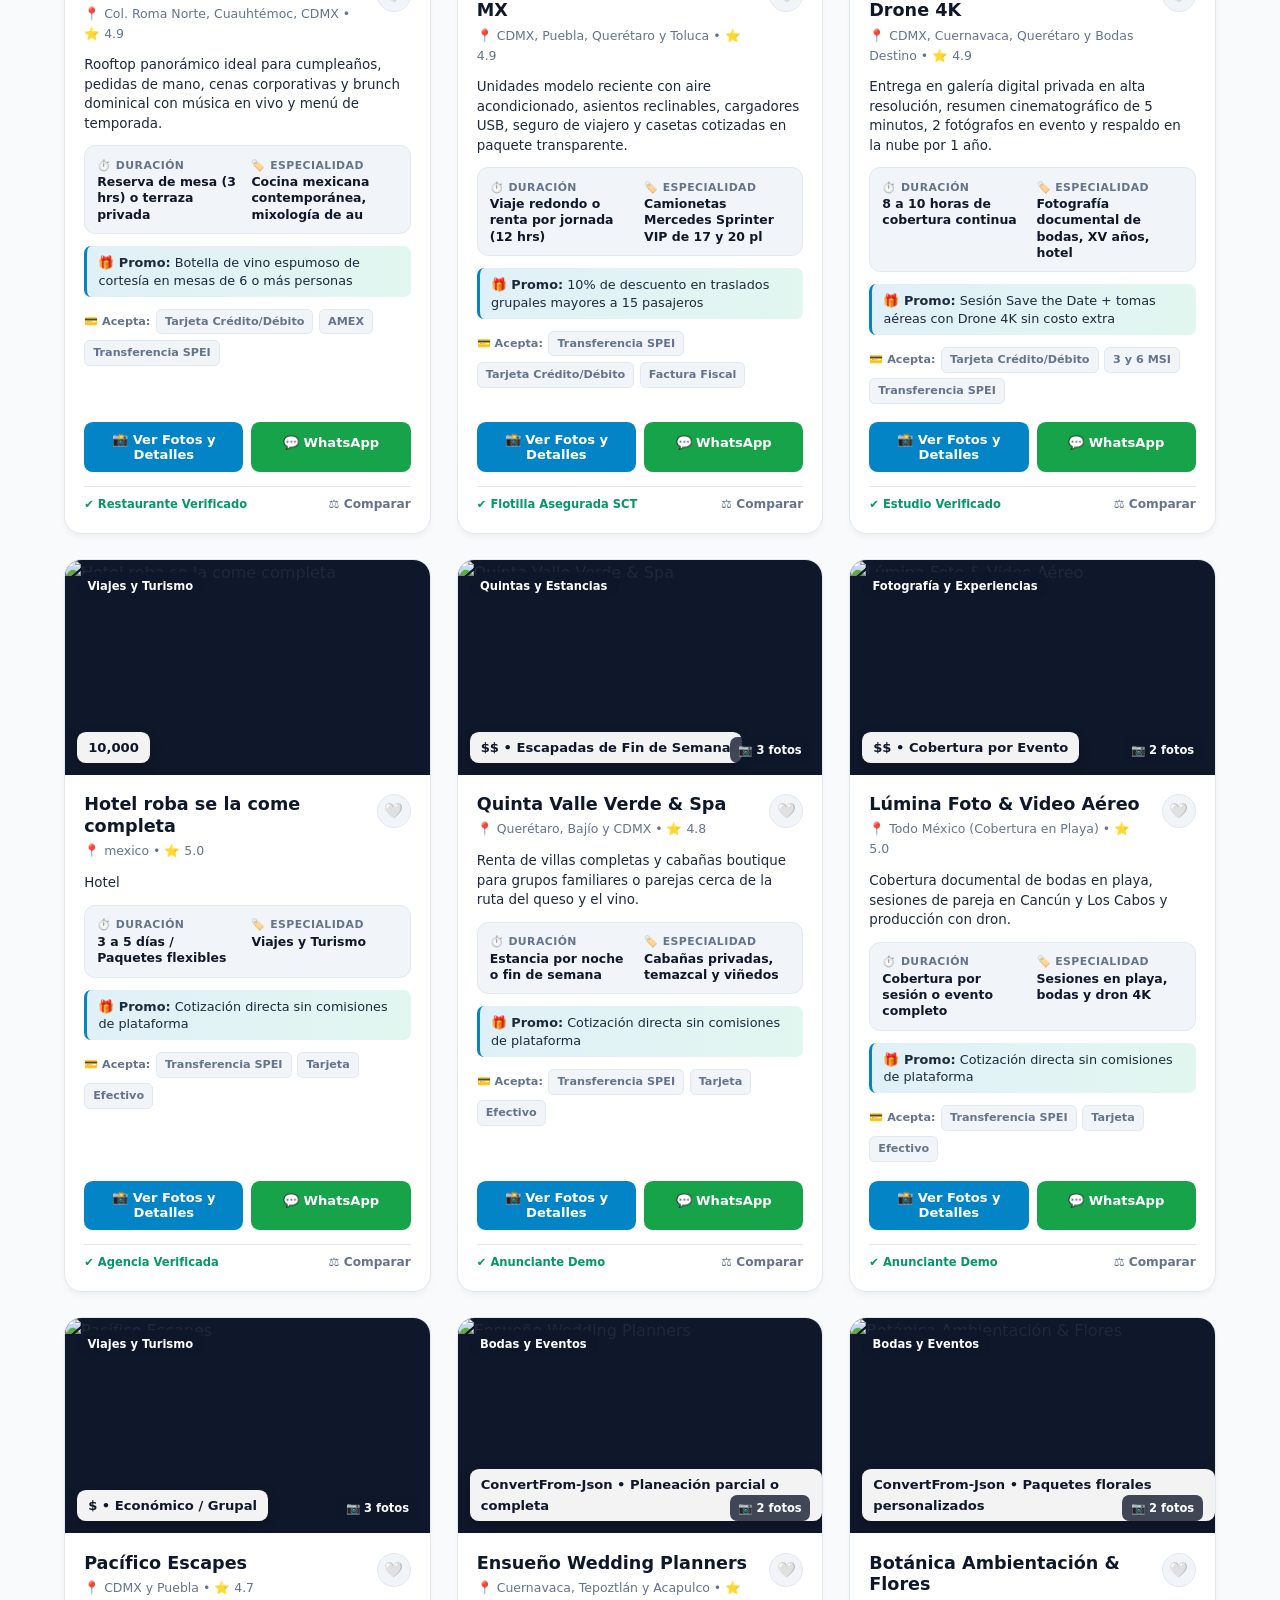
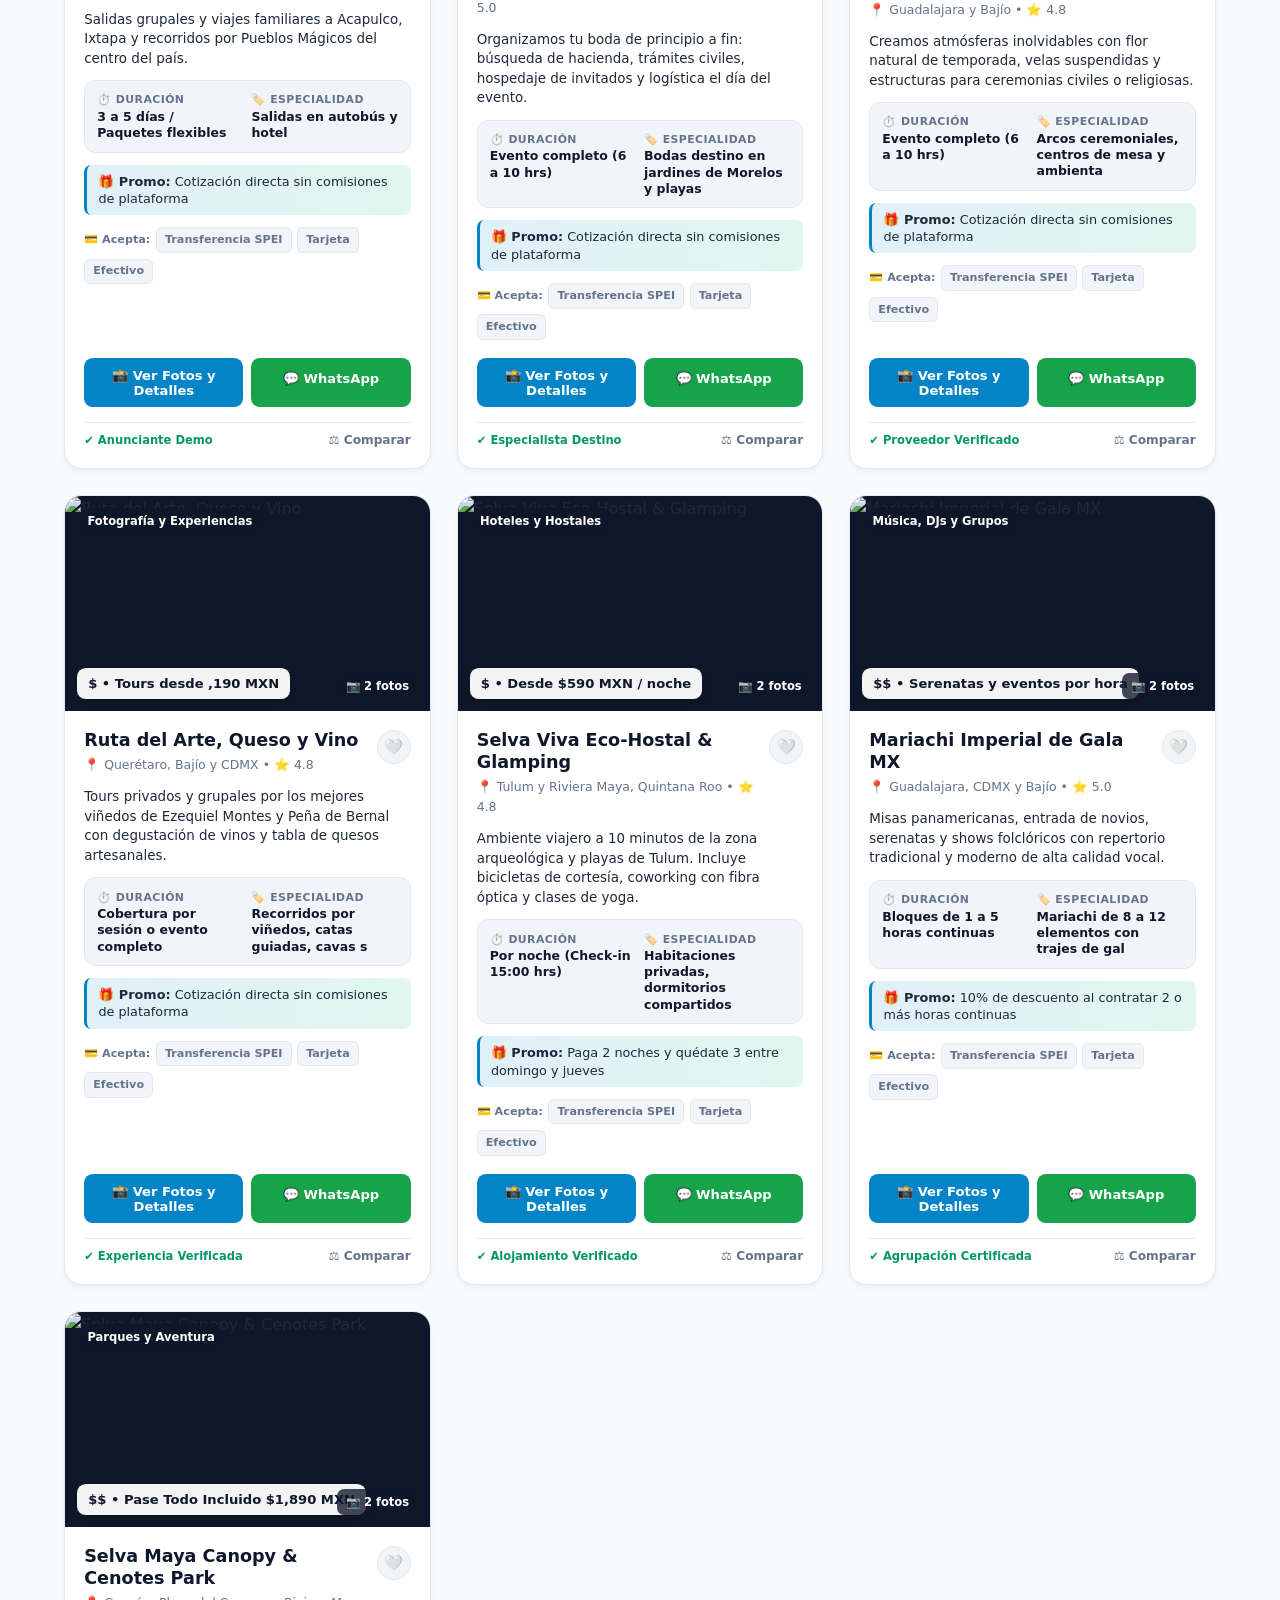
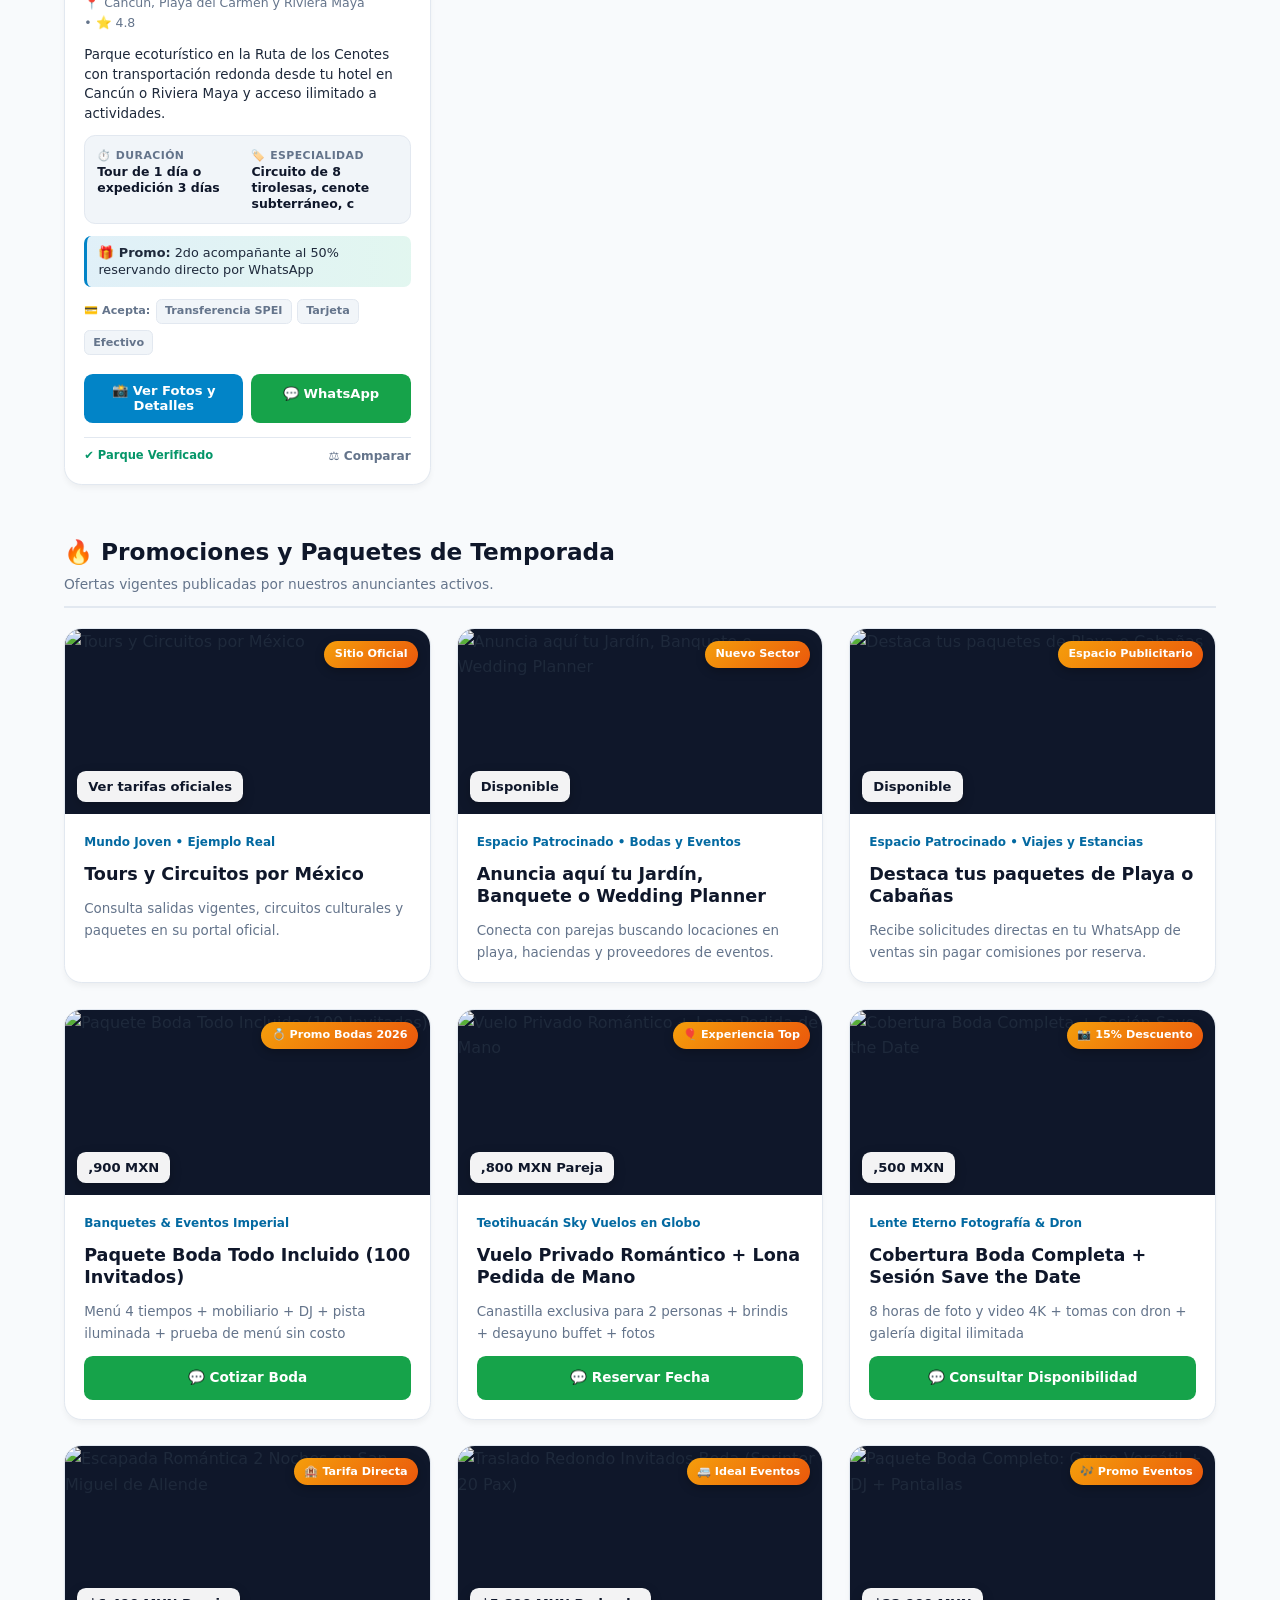
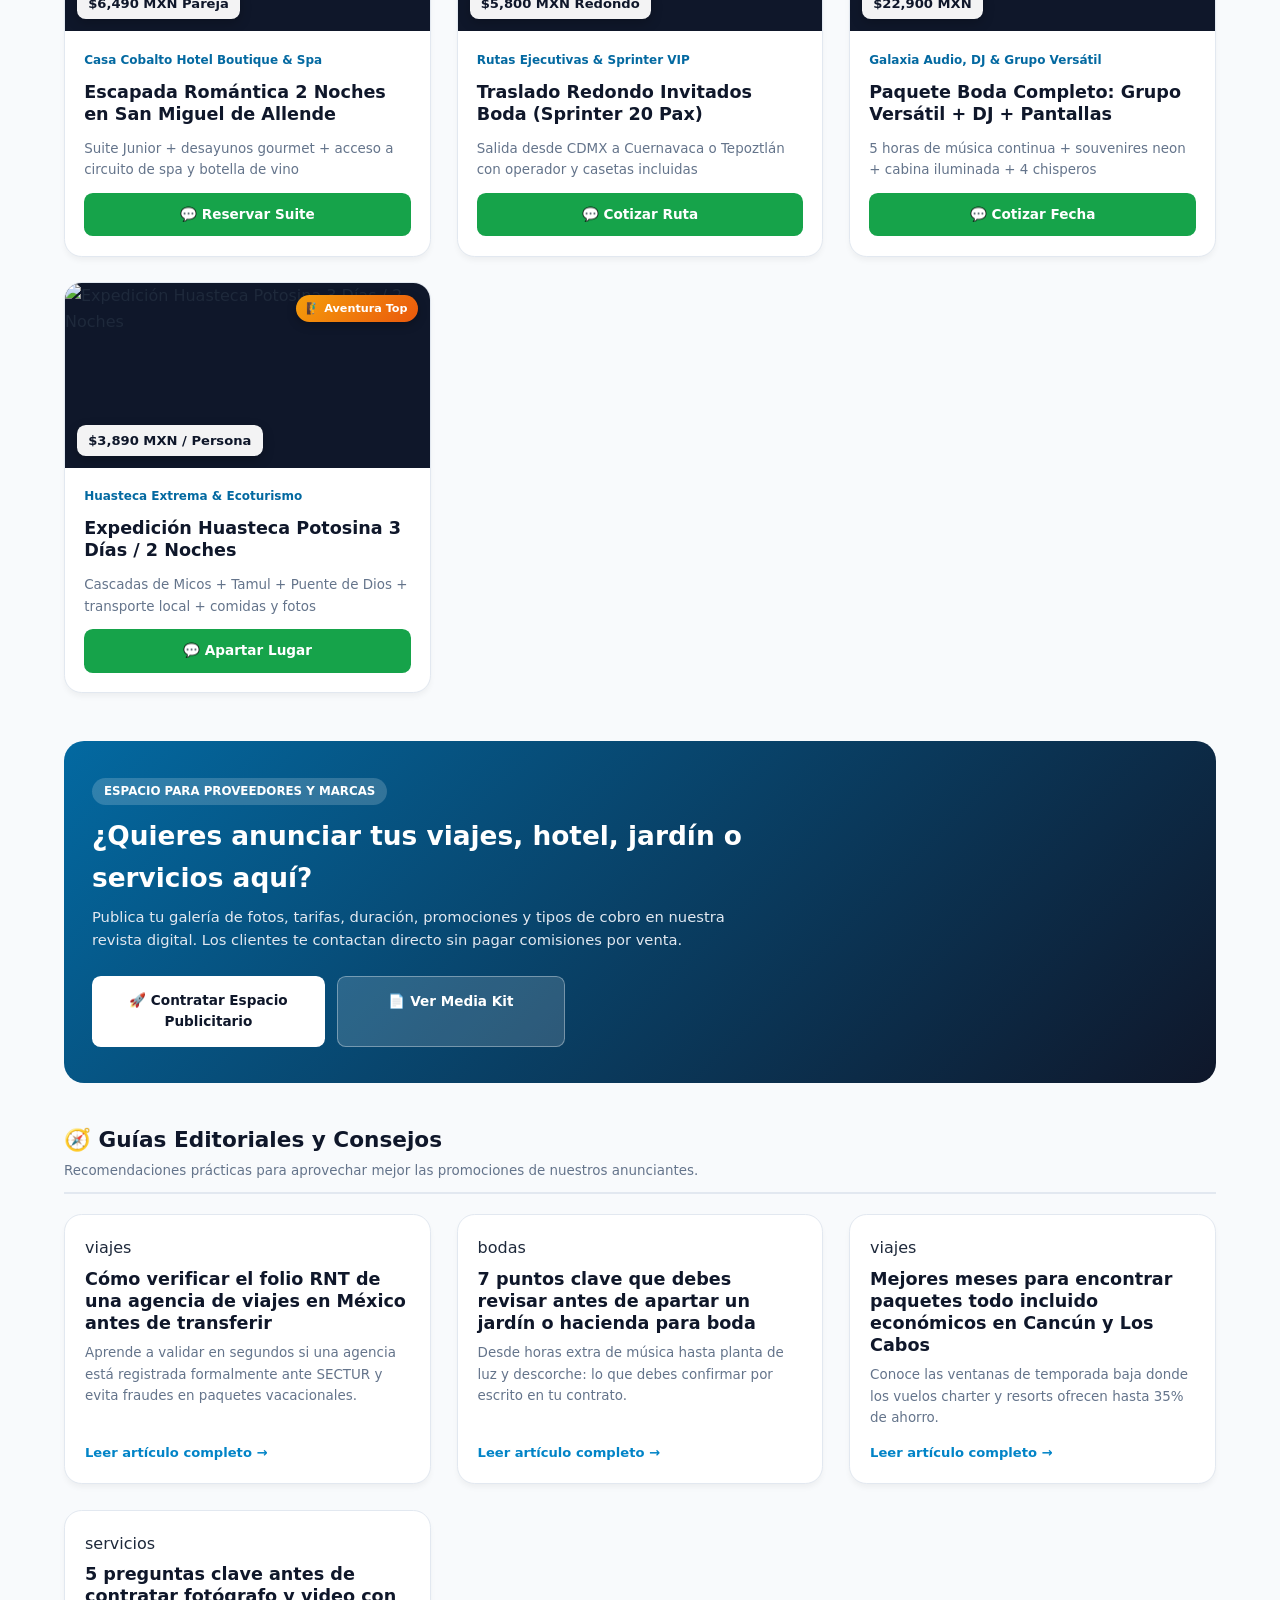
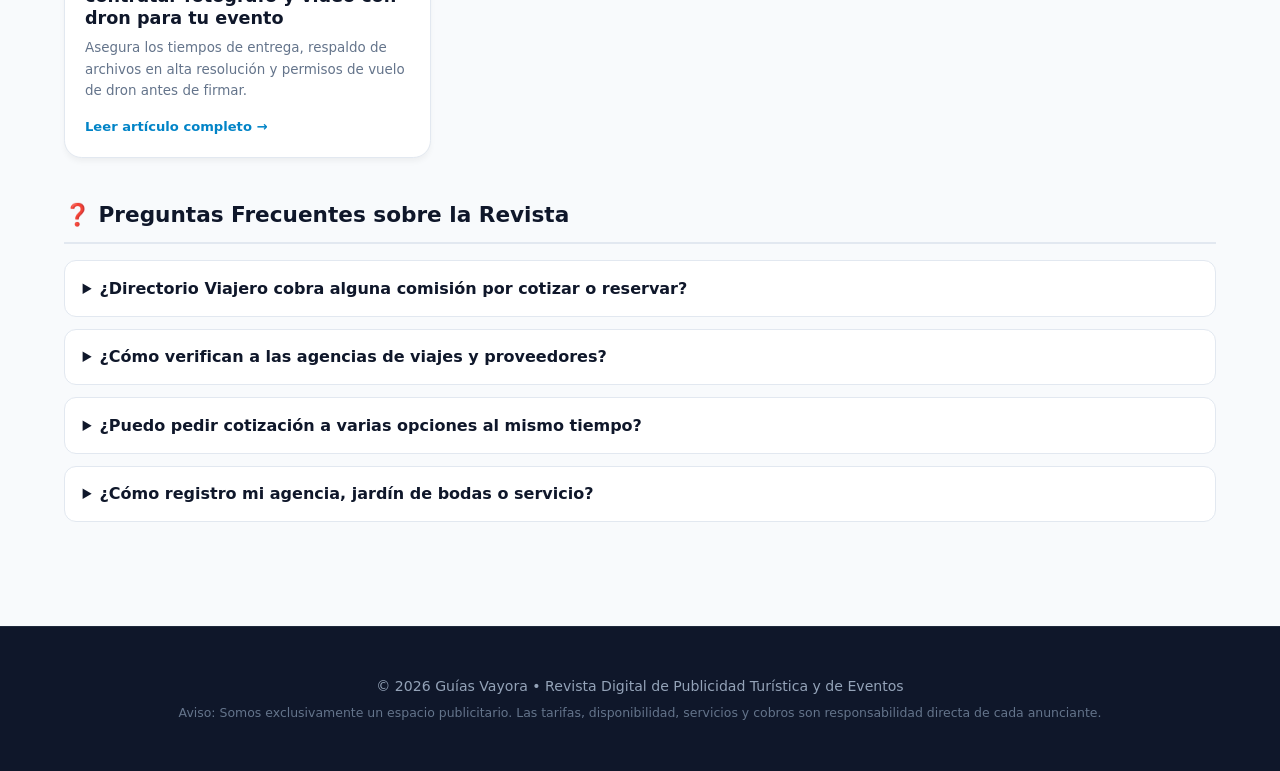
==== commit a2fb8038: "Rebranding a Guias Vayora, correo oficial y blindaje XSS/anti-cloning + config en vivo" ====
--- a/index.html
+++ b/index.html
@@ -6,7 +6,7 @@
     <meta http-equiv="Content-Security-Policy" content="default-src 'self'; script-src 'self' 'unsafe-inline'; style-src 'self' 'unsafe-inline'; img-src 'self' data: https:; connect-src 'self'; frame-src https://maps.google.com https://www.google.com; object-src 'none'; base-uri 'self';">
     <meta http-equiv="X-Content-Type-Options" content="nosniff">
     <meta name="referrer" content="strict-origin-when-cross-origin">
-    <title>Directorio Viajero | Revista Publicitaria de Viajes, Hoteles y Eventos en México</title>
+    <title>Guías Vayora — El mundo tiene más por descubrir</title>
     <link rel="icon" type="image/svg+xml" href="assets/logo.svg">
     <meta name="description" content="Revista publicitaria de viajes, hoteles, quintas, bodas, restaurantes, transporte y experiencias en México. Consulta tarifas, duración, promociones, fotos y tipos de cobro directo con cada anunciante.">
     <link rel="stylesheet" href="css/styles.css?v=20261119darkonly">
@@ -20,7 +20,7 @@
 
     <!-- Navegación Principal -->
     <header class="navbar">
-        <a href="index.html" class="brand"><img src="assets/logo.svg" alt="Directorio Viajero" class="brand-icon">Directorio <span>Viajero</span></a>
+        <a href="index.html" class="brand"><img src="assets/logo.svg" alt="Guías Vayora" class="brand-icon">Directorio <span>Viajero</span></a>
         <nav class="nav-links">
             <a href="#catalogoRevista">Catálogo</a>
             <a href="#seccionOfertas">🔥 Promociones</a>
@@ -189,7 +189,7 @@
             <span style="display:inline-block; background:var(--primary-soft); color:var(--primary-dark); font-size:0.74rem; font-weight:800; padding:0.25rem 0.7rem; border-radius:9999px; margin-bottom:0.6rem;">
                 ATENCIÓN DIRECTA
             </span>
-            <h3 style="font-size: 1.3rem; color: var(--secondary); margin-bottom: 0.35rem;">📞 Contacto Directorio Viajero</h3>
+            <h3 style="font-size: 1.3rem; color: var(--secondary); margin-bottom: 0.35rem;">📞 Contacto Guías Vayora</h3>
             <p style="font-size: 0.86rem; color: var(--text-soft); margin-bottom: 1.15rem;">
                 ¿Quieres publicar tu negocio en nuestra revista o resolver dudas sobre espacios publicitarios? Contáctanos directo:
             </p>
@@ -215,7 +215,7 @@
     </div>
 
     <footer>
-        <p>© 2026 Directorio Viajero México &bull; Revista Digital de Publicidad Turística y de Eventos</p>
+        <p>© 2026 Guías Vayora &bull; Revista Digital de Publicidad Turística y de Eventos</p>
         <p style="font-size: 0.78rem; color: var(--text-soft); margin-top: 0.35rem;">
             Aviso: Somos exclusivamente un espacio publicitario. Las tarifas, disponibilidad, servicios y cobros son responsabilidad directa de cada anunciante.
         </p>
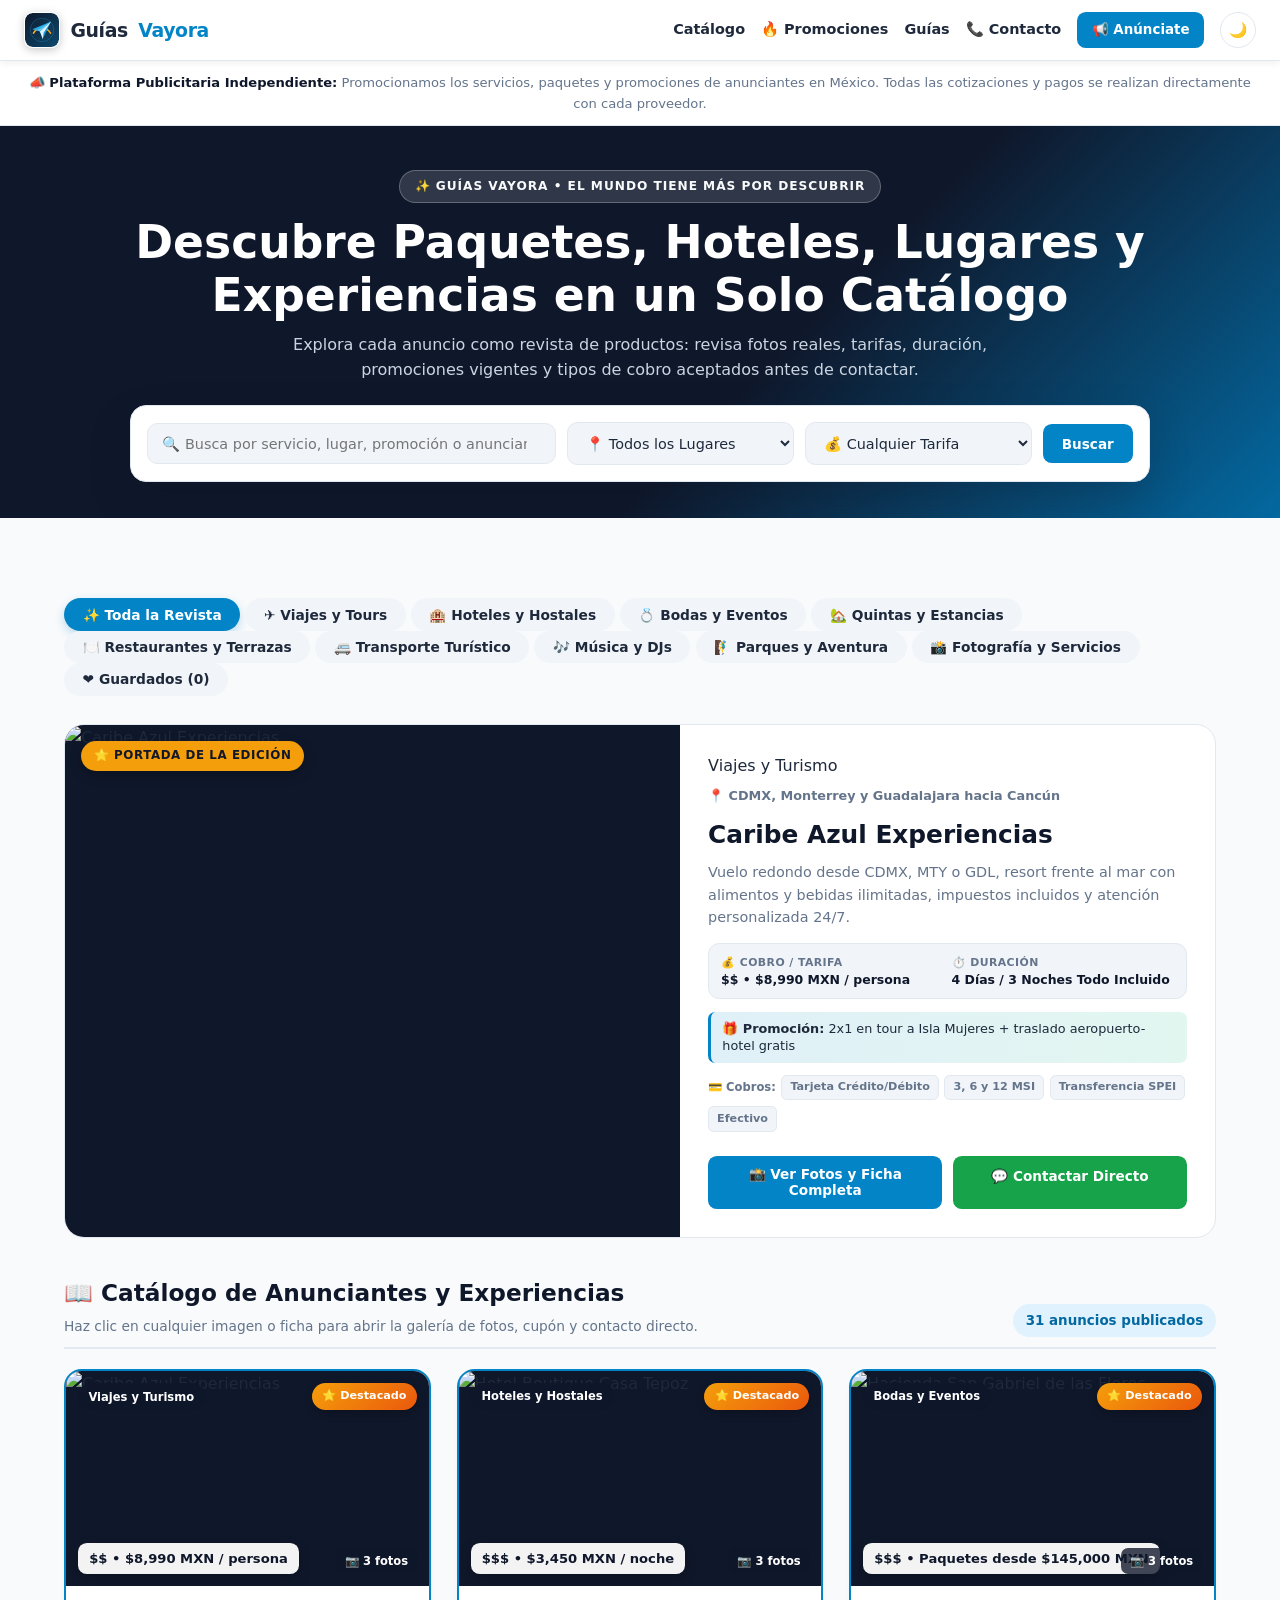
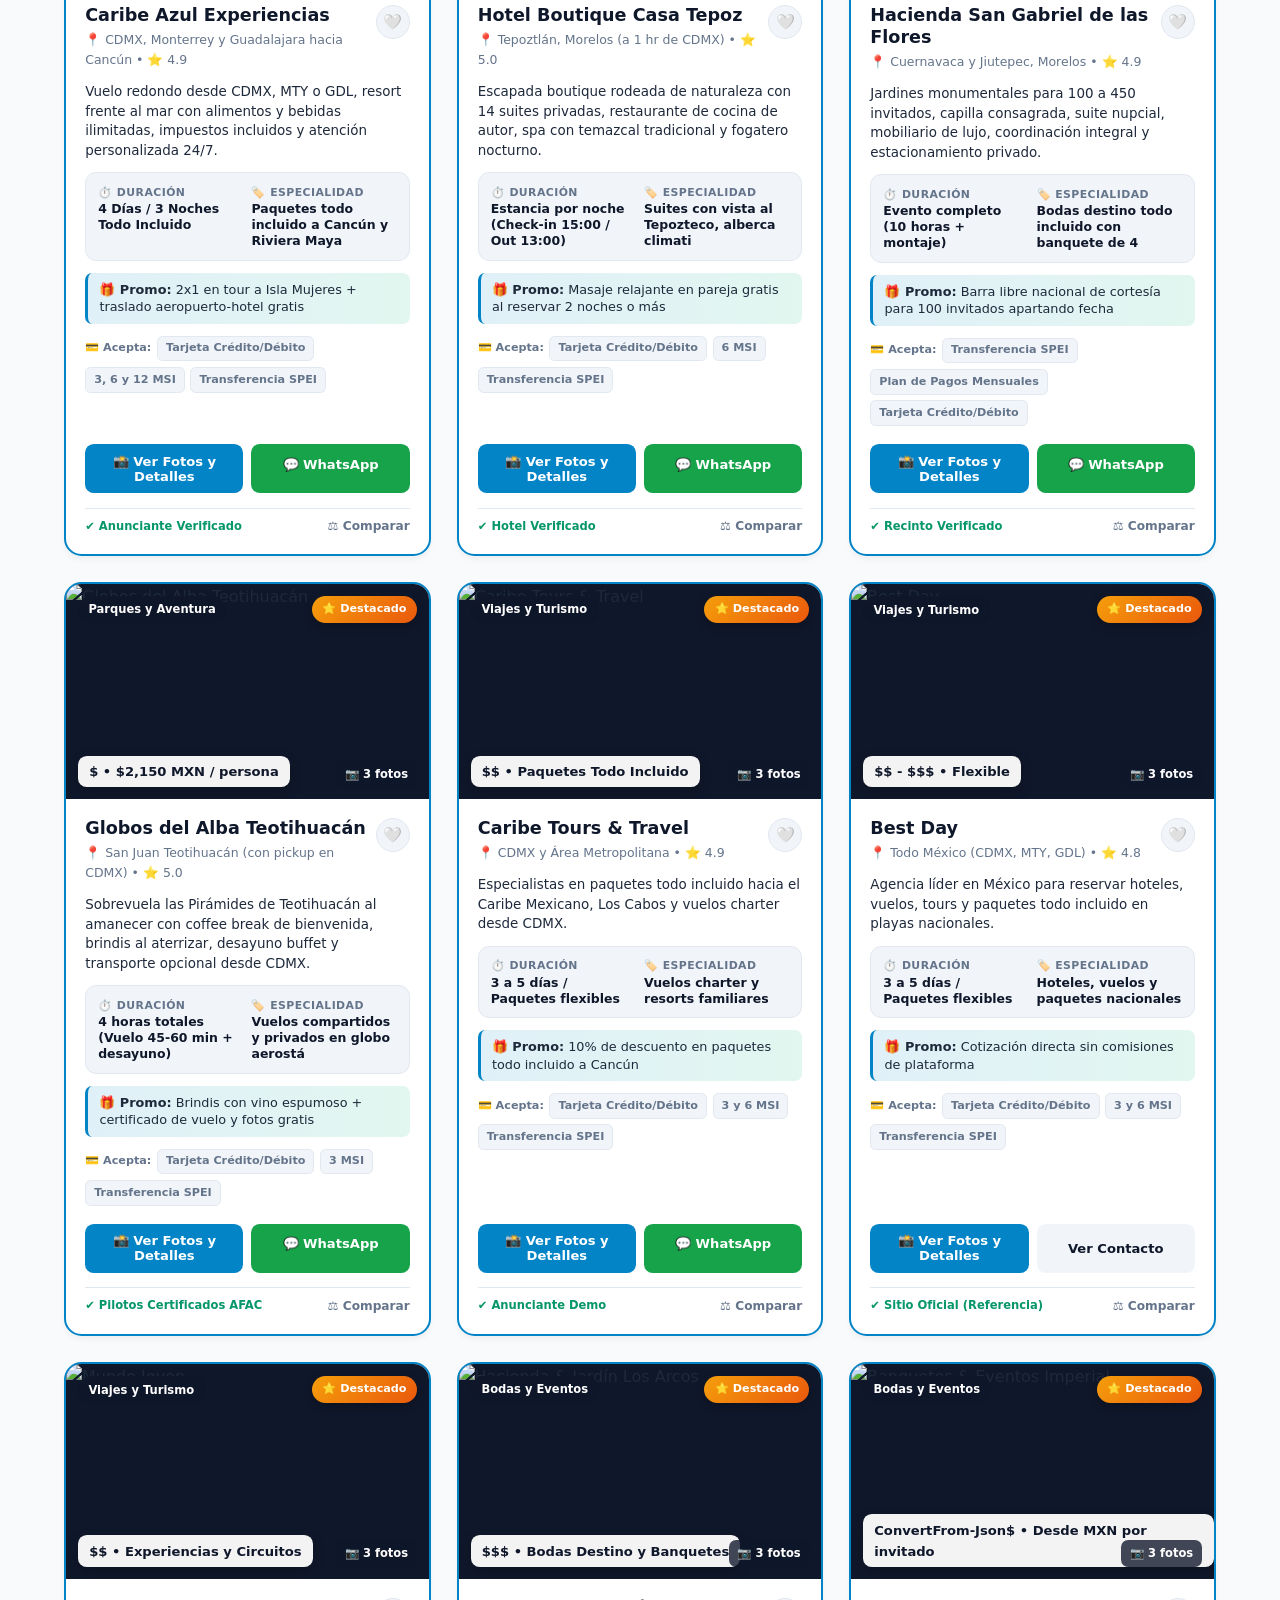
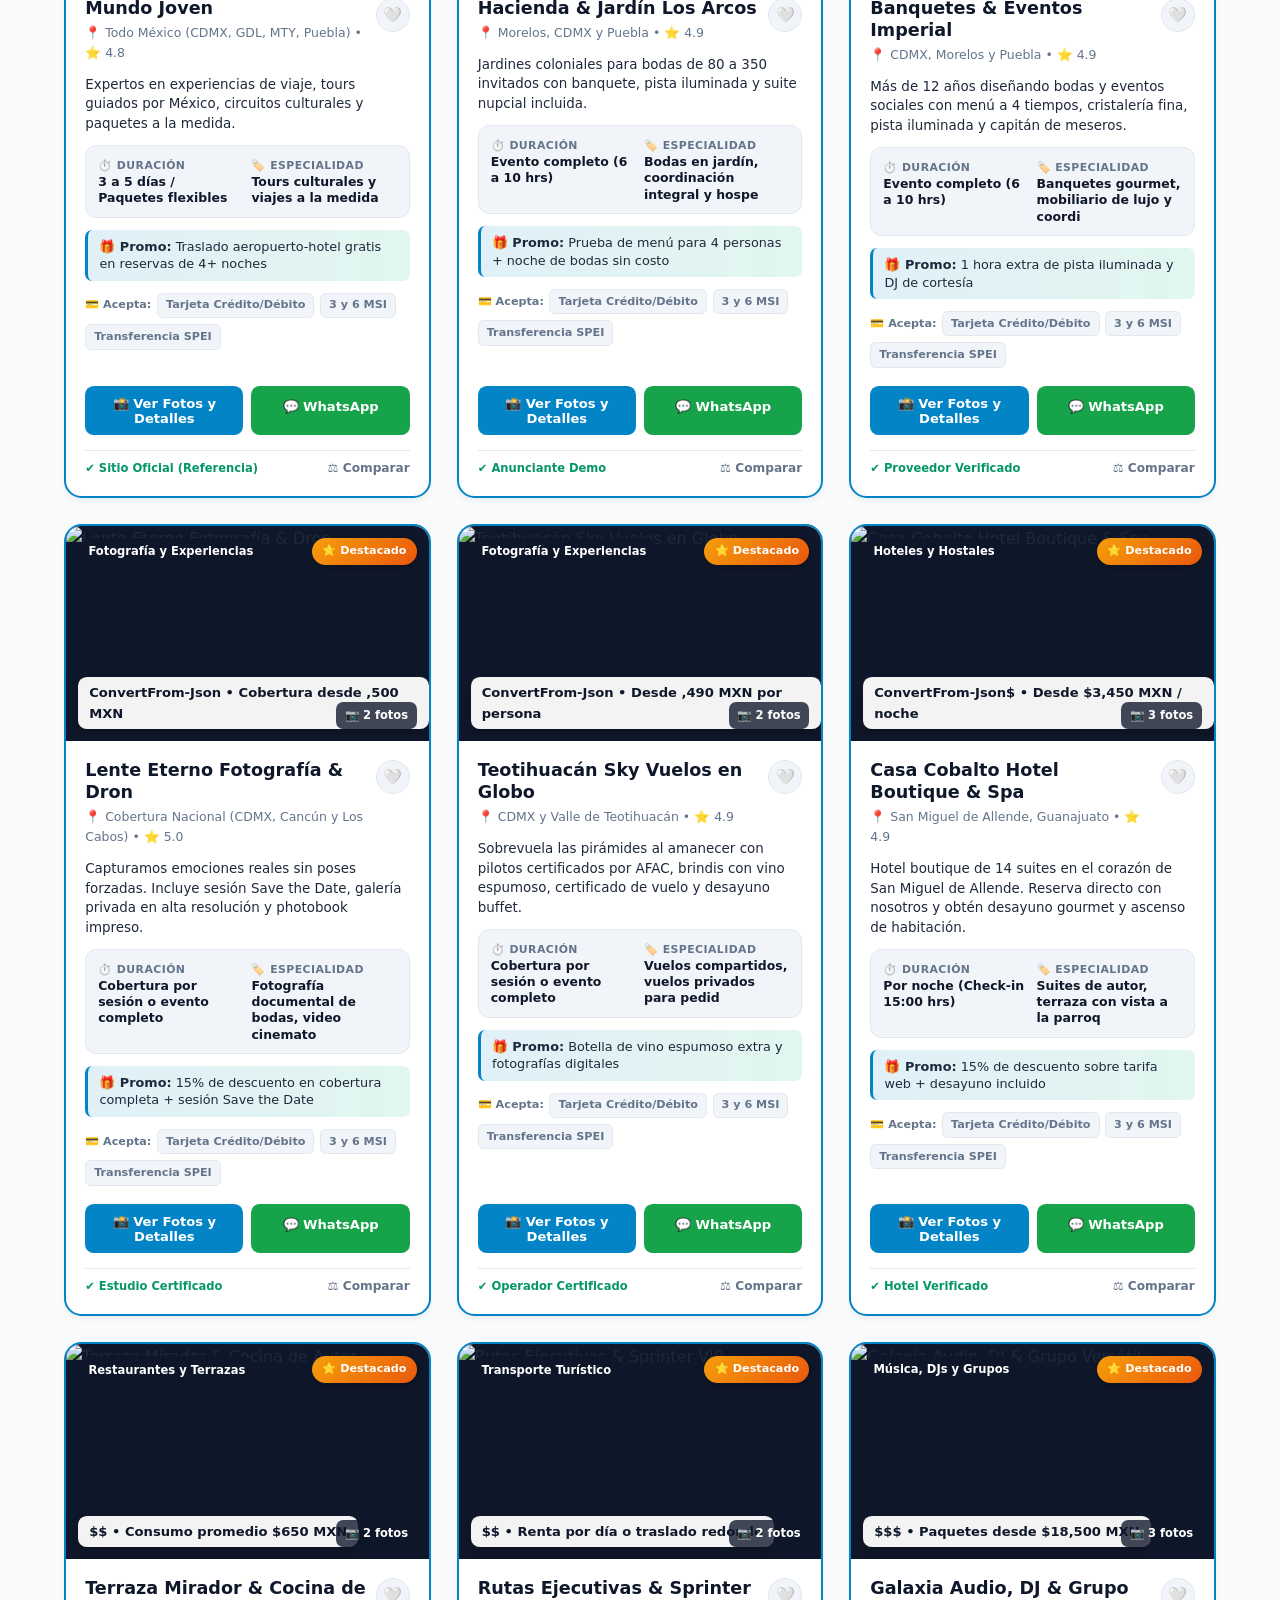
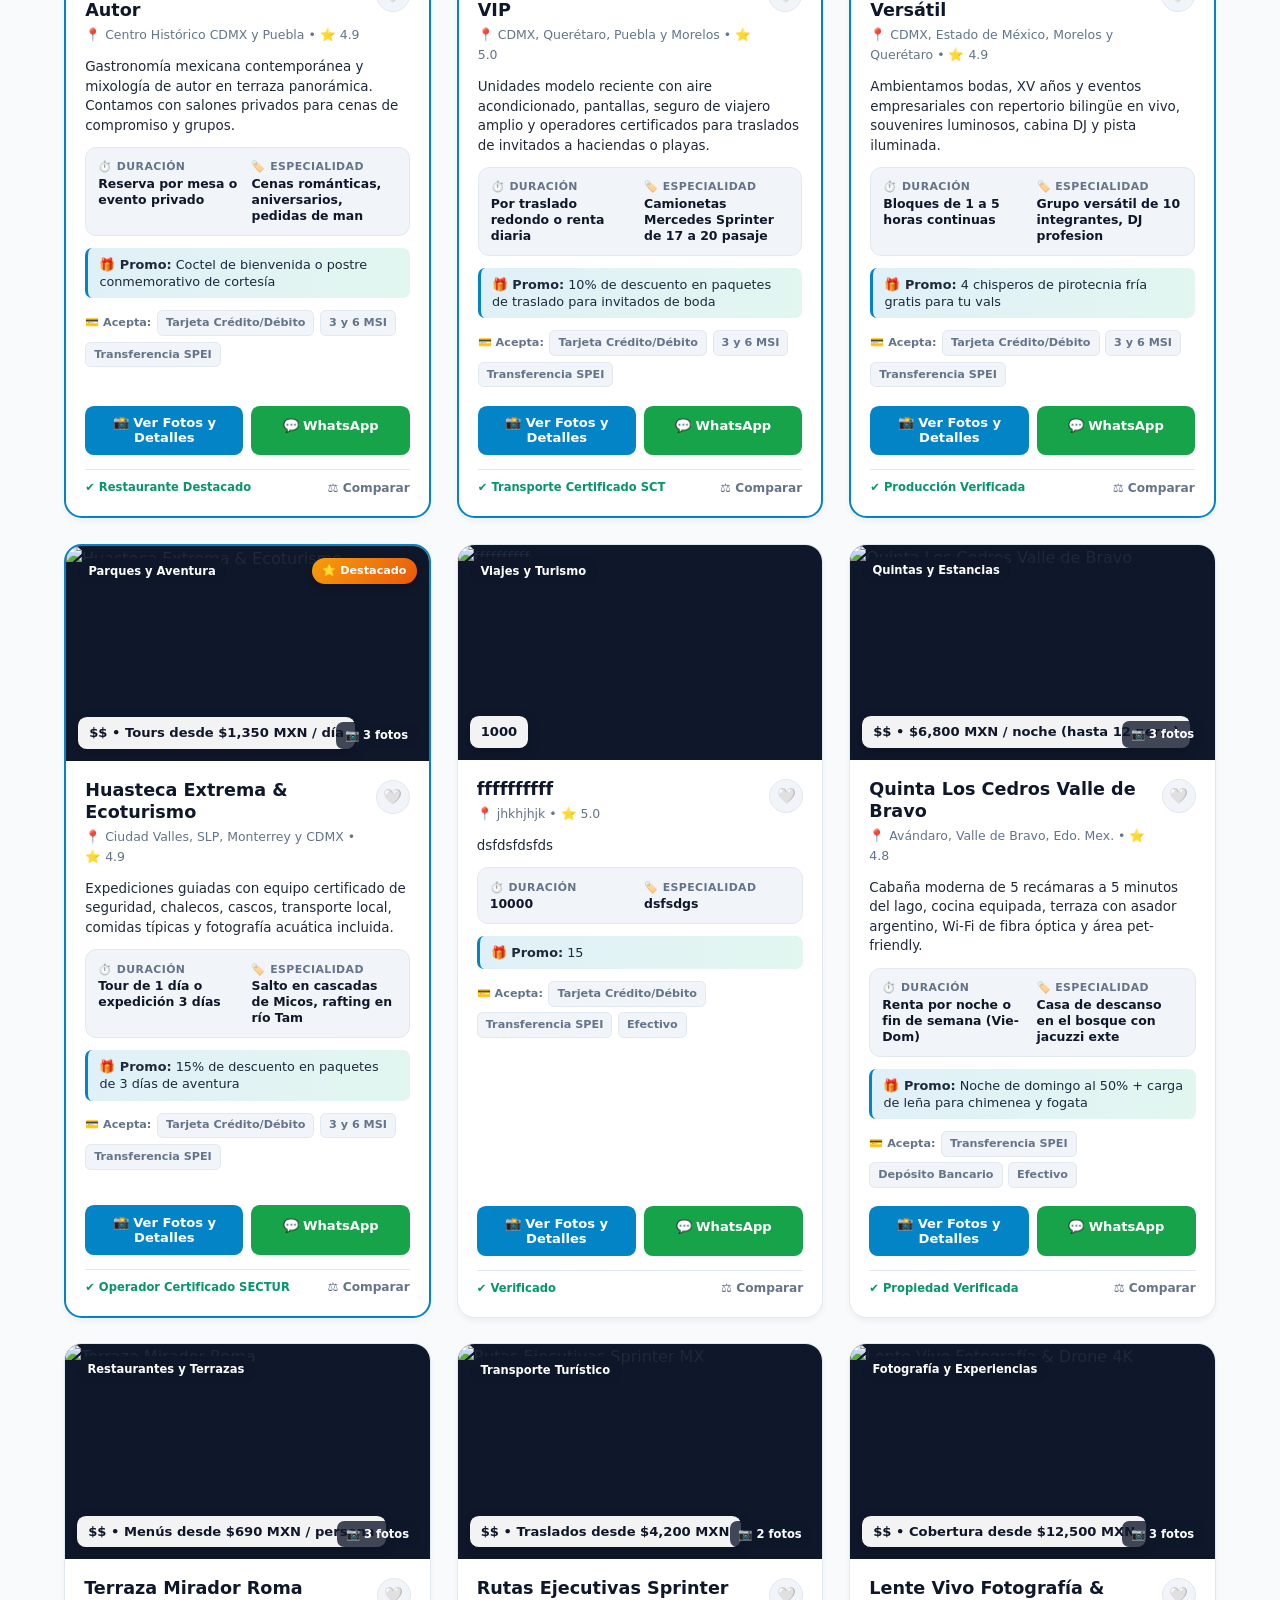
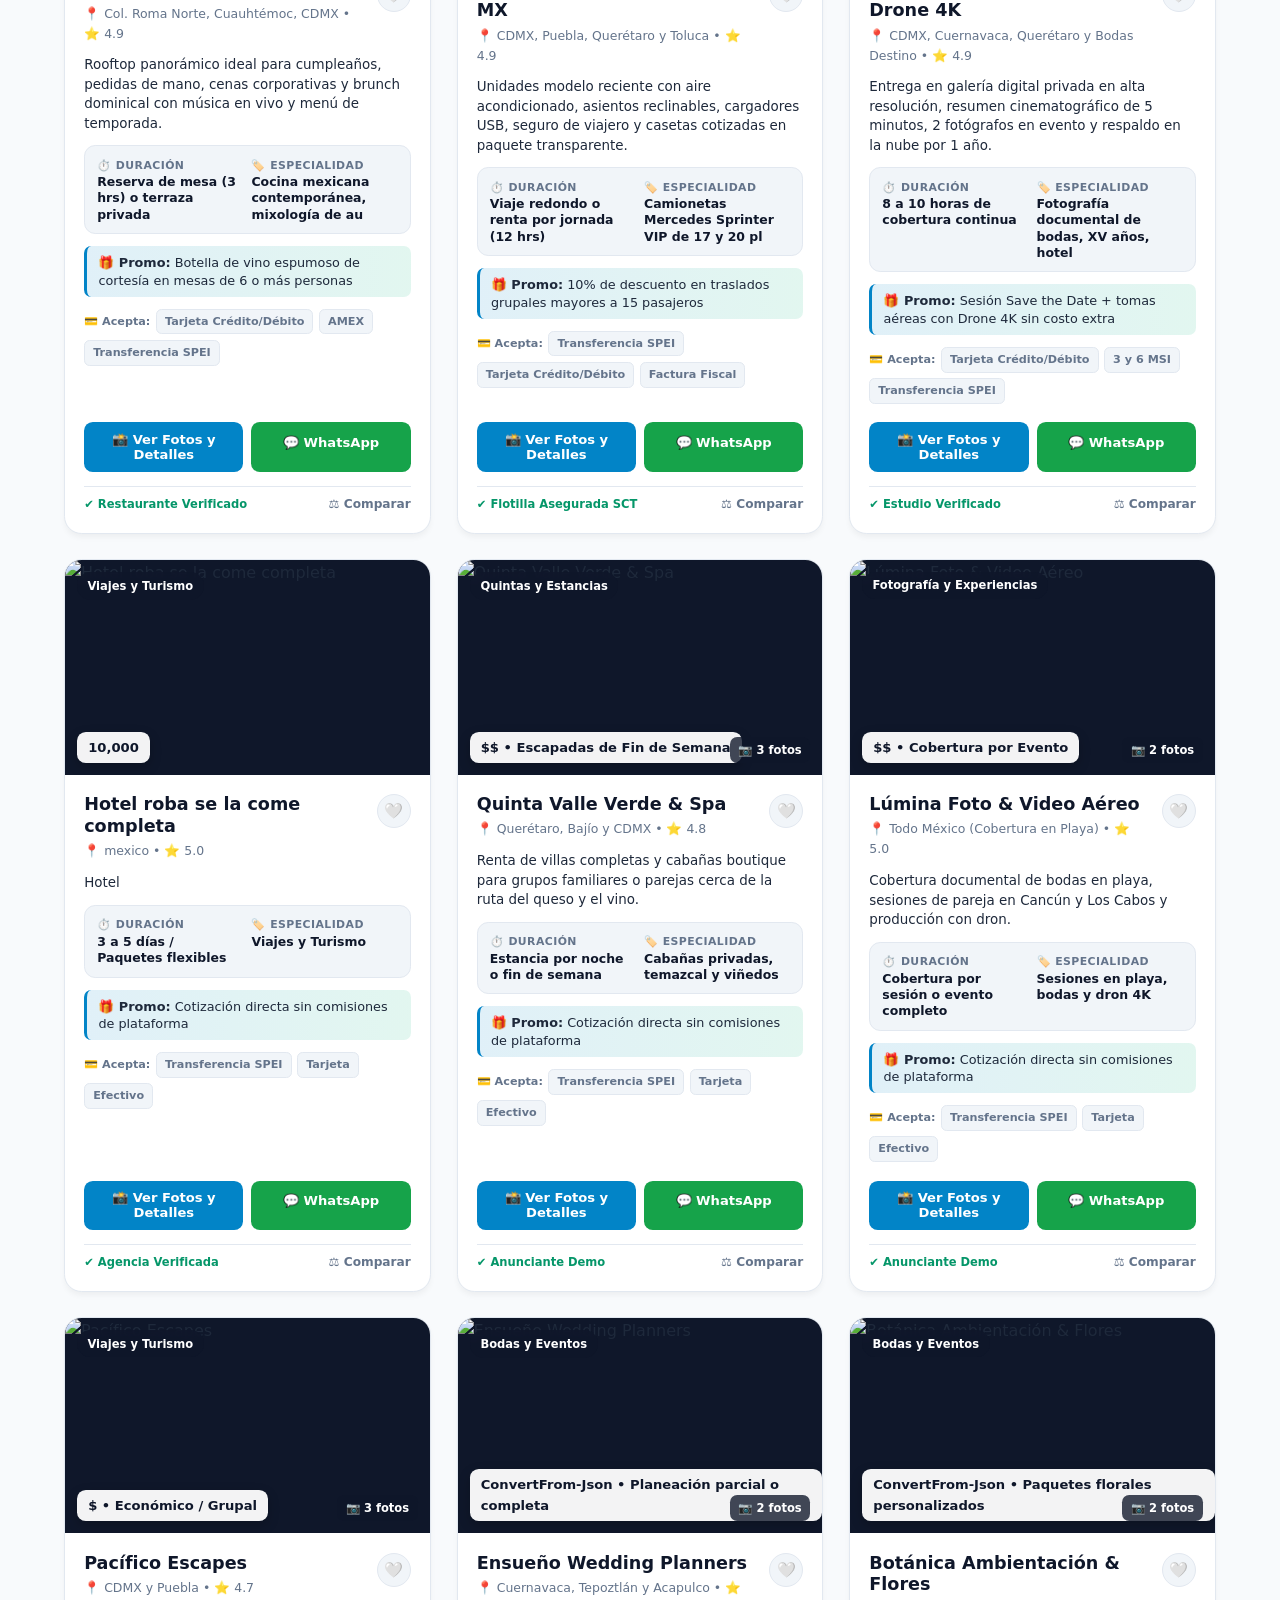
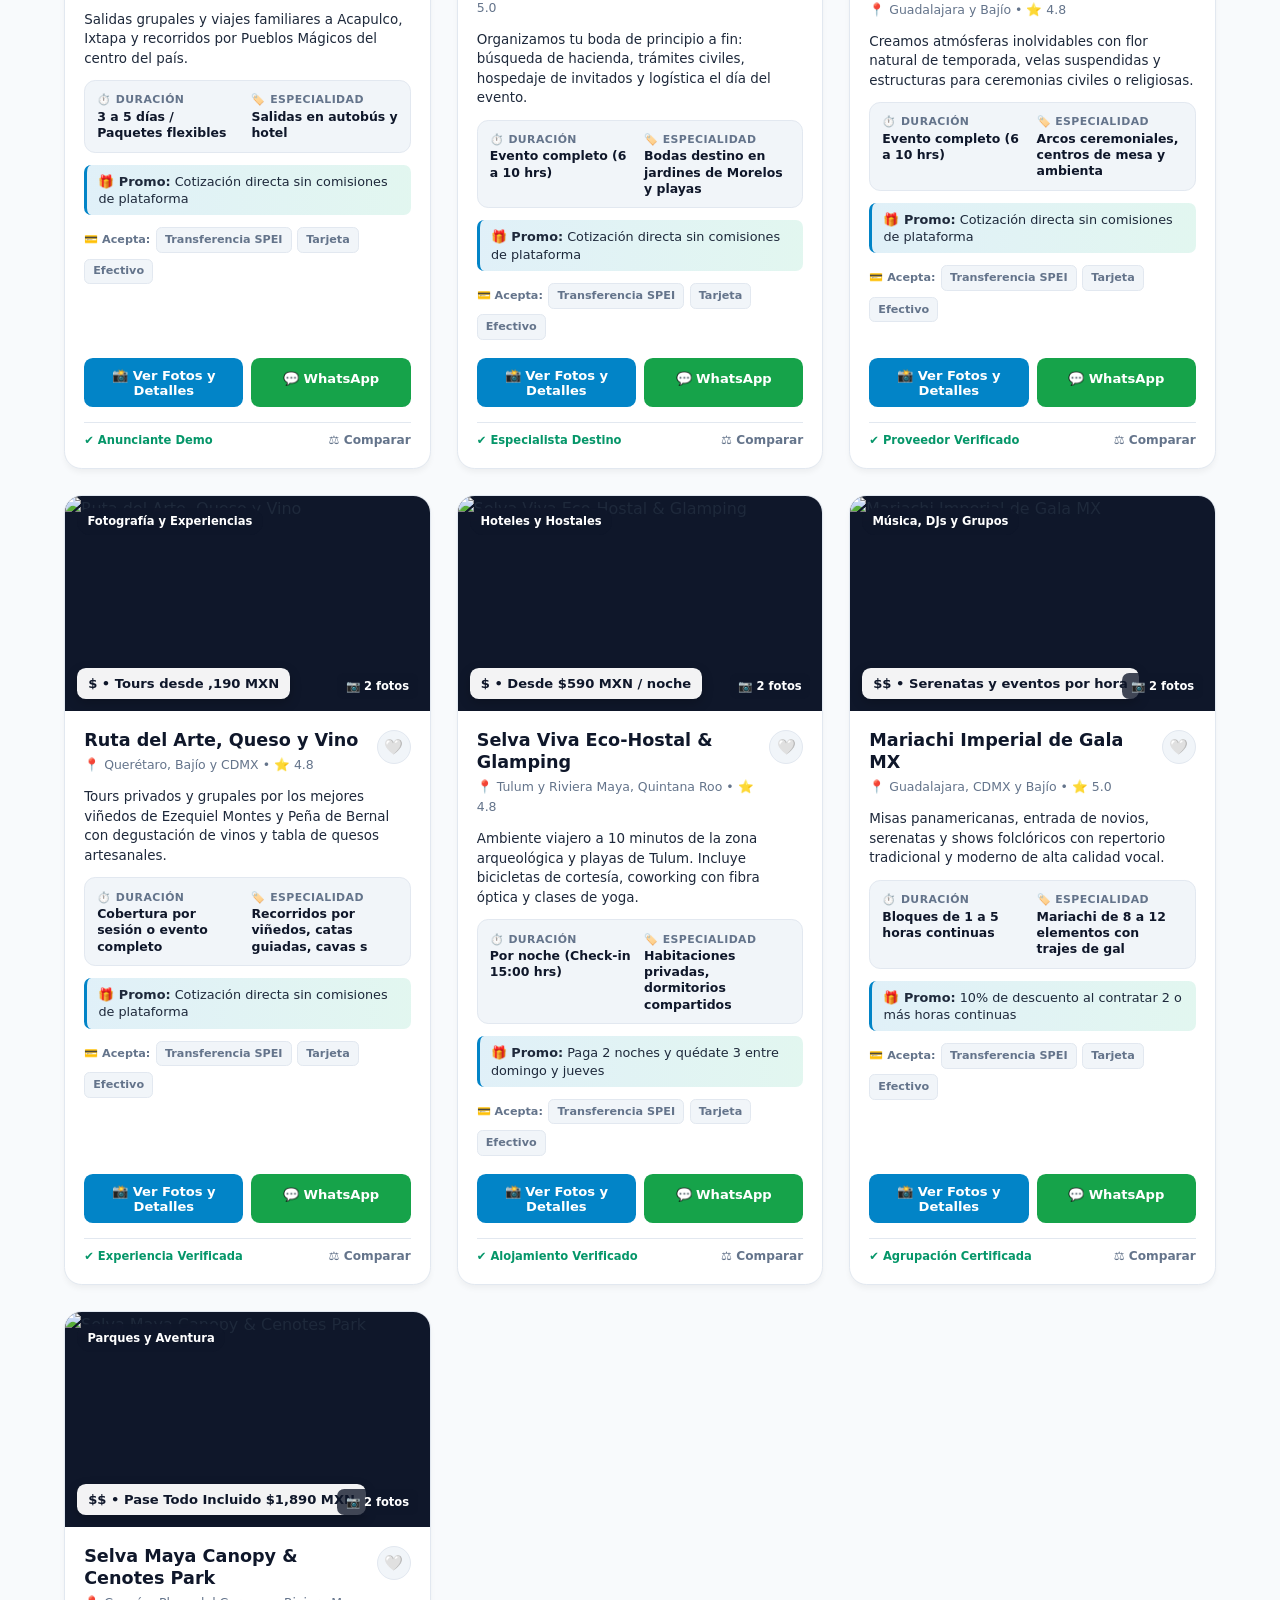
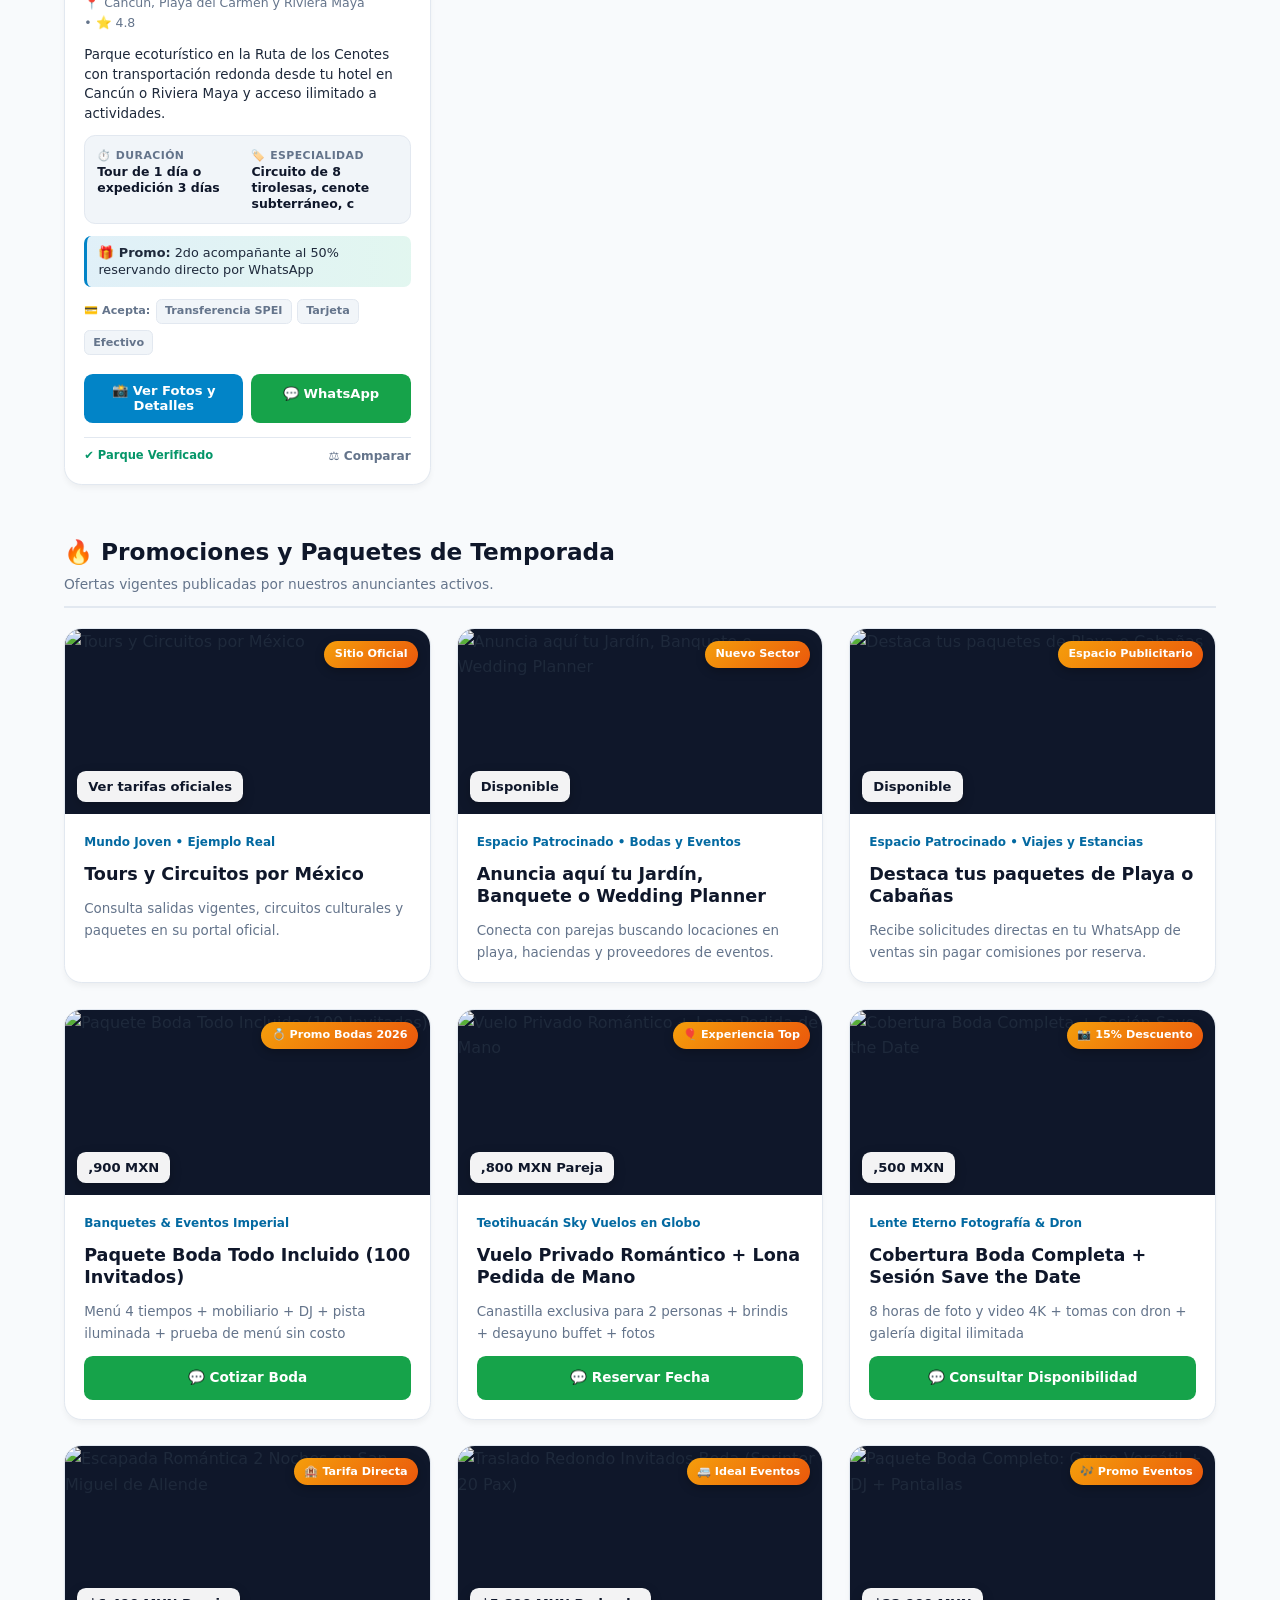
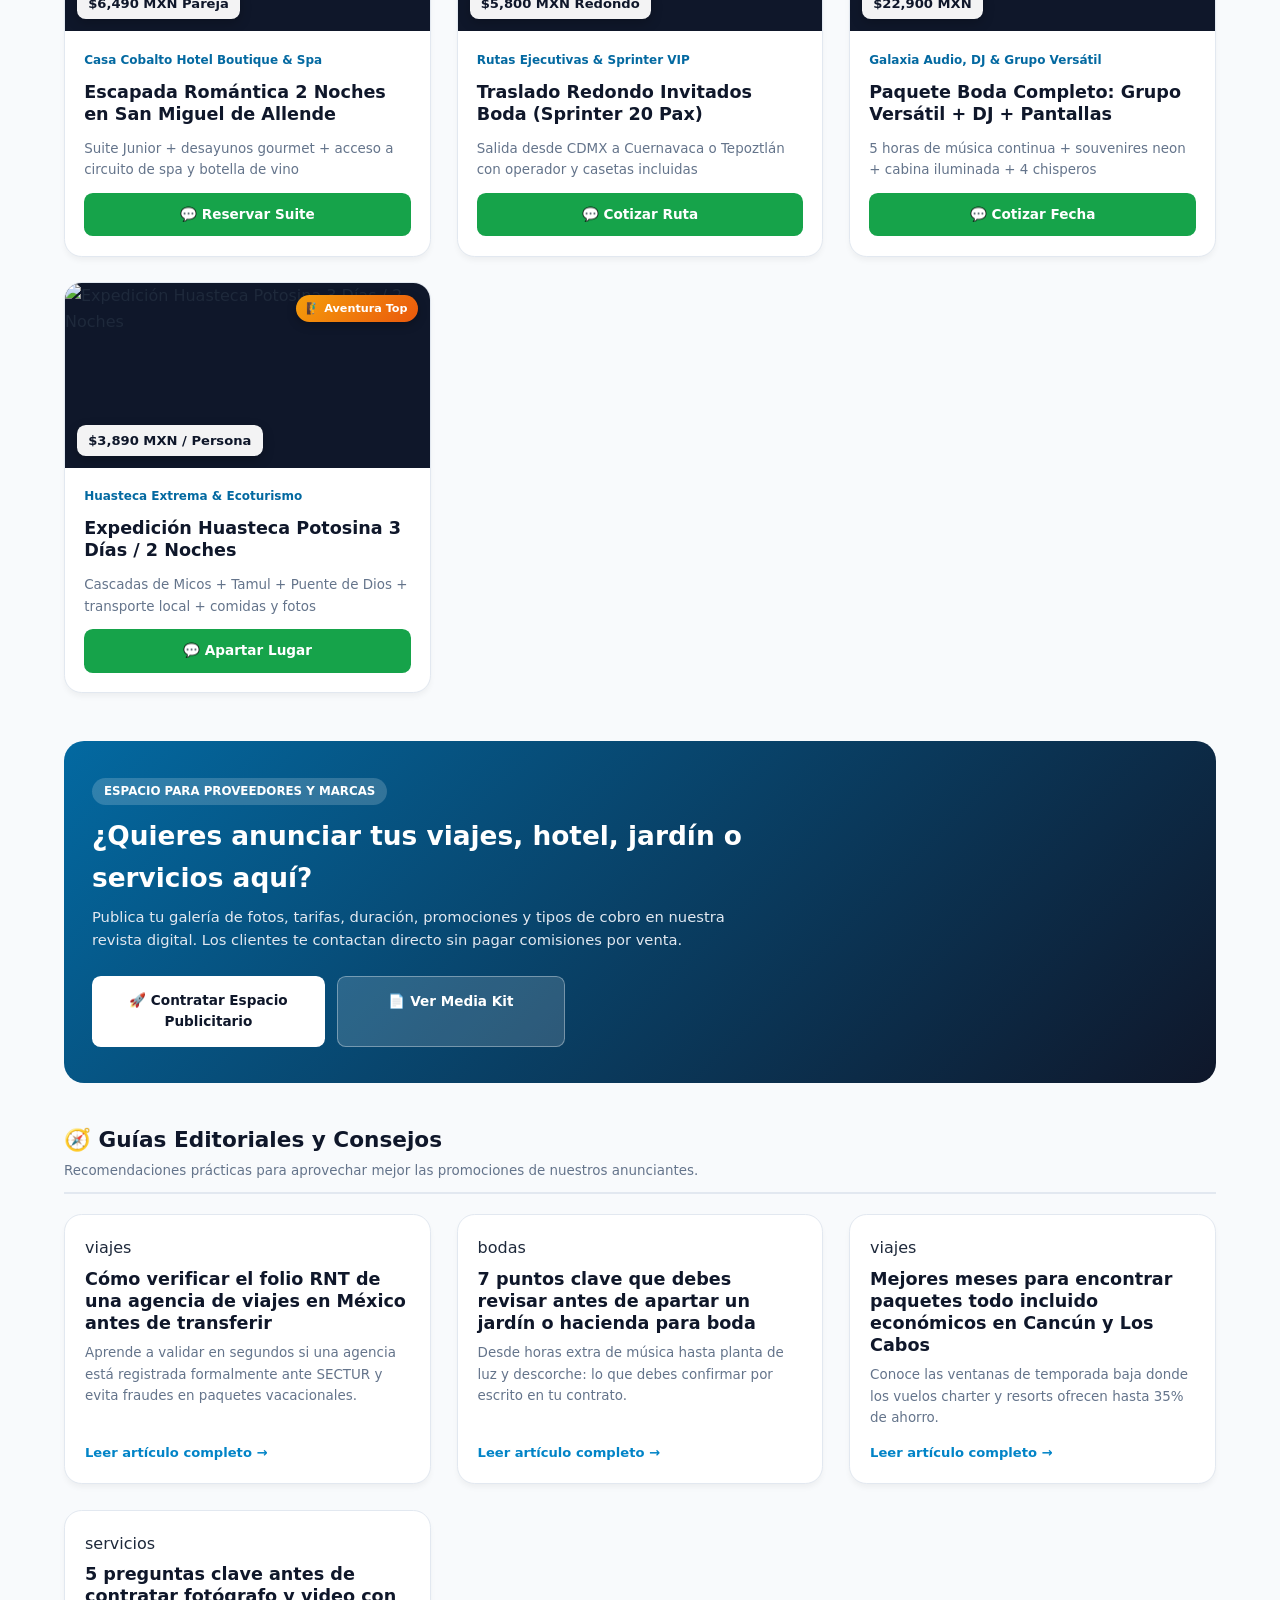
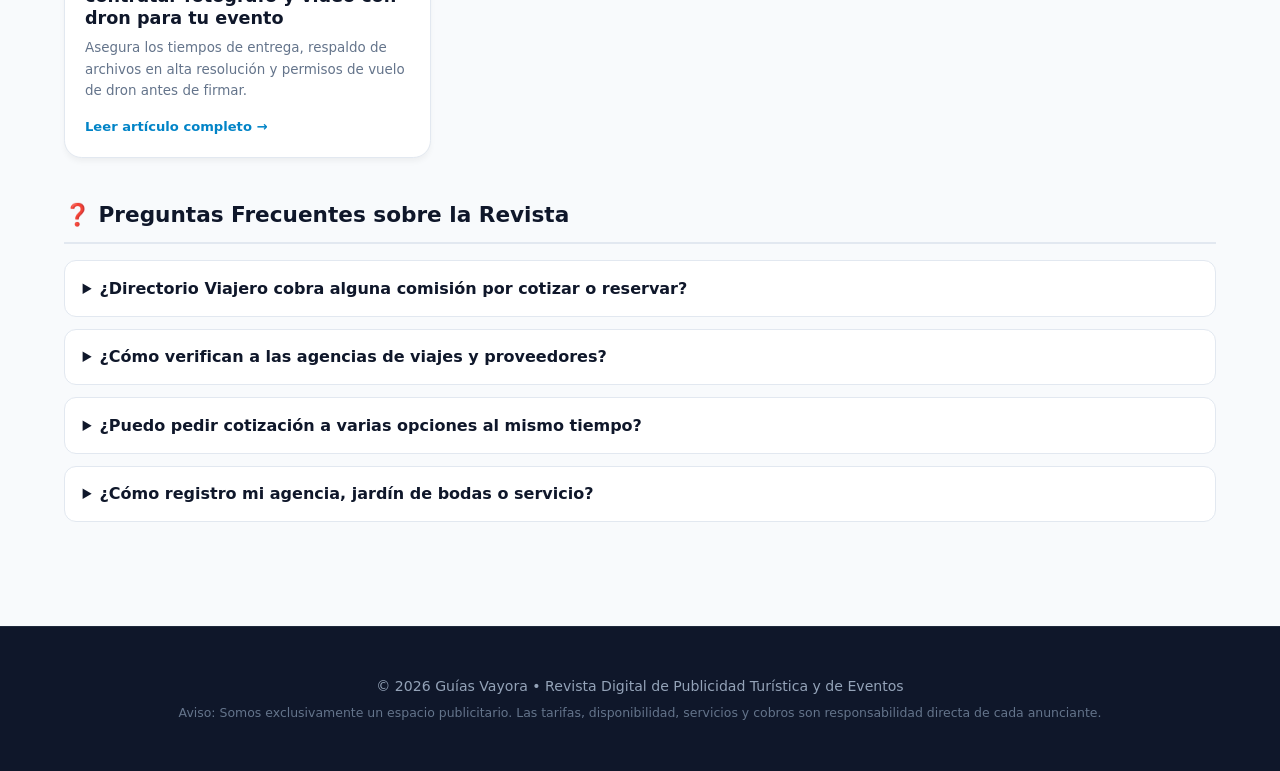
==== commit 1f2e0c82: "Alinear formato de /api/public con agencias.json y actualizar logo a Guias Vayora" ====
--- a/index.html
+++ b/index.html
@@ -20,7 +20,7 @@
 
     <!-- Navegación Principal -->
     <header class="navbar">
-        <a href="index.html" class="brand"><img src="assets/logo.svg" alt="Guías Vayora" class="brand-icon">Directorio <span>Viajero</span></a>
+        <a href="index.html" class="brand"><img src="assets/logo.svg" alt="Guías Vayora" class="brand-icon">Guías <span>Vayora</span></a>
         <nav class="nav-links">
             <a href="#catalogoRevista">Catálogo</a>
             <a href="#seccionOfertas">🔥 Promociones</a>
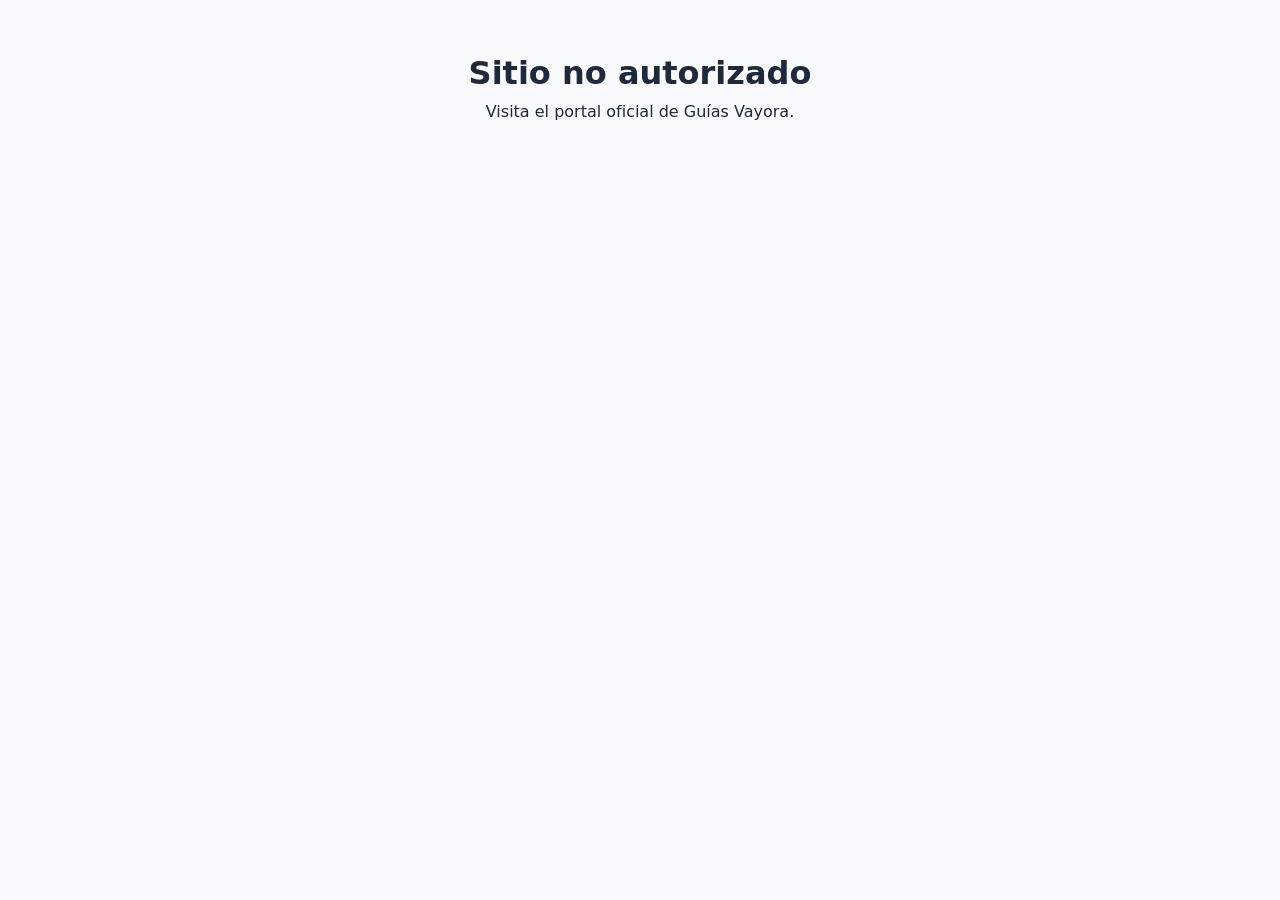
==== commit 78259b16: "Forzar carga de seguridad-vayora.js en head y limpiar CSP duplicado para conectar portada y anunciat" ====
--- a/index.html
+++ b/index.html
@@ -1,9 +1,9 @@
 <!DOCTYPE html>
 <html lang="es-MX">
 <head>
+    <script src="js/seguridad-vayora.js"></script>
     <meta charset="UTF-8">
     <meta name="viewport" content="width=device-width, initial-scale=1.0">
-    <meta http-equiv="Content-Security-Policy" content="default-src 'self'; script-src 'self' 'unsafe-inline'; style-src 'self' 'unsafe-inline'; img-src 'self' data: https:; connect-src 'self'; frame-src https://maps.google.com https://www.google.com; object-src 'none'; base-uri 'self';">
     <meta http-equiv="X-Content-Type-Options" content="nosniff">
     <meta name="referrer" content="strict-origin-when-cross-origin">
     <title>Guías Vayora — El mundo tiene más por descubrir</title>
@@ -20,6 +20,7 @@
 
     <!-- Navegación Principal -->
     <header class="navbar">
+    <script src="js/seguridad-vayora.js"></script>
         <a href="index.html" class="brand"><img src="assets/logo.svg" alt="Guías Vayora" class="brand-icon">Guías <span>Vayora</span></a>
         <nav class="nav-links">
             <a href="#catalogoRevista">Catálogo</a>
